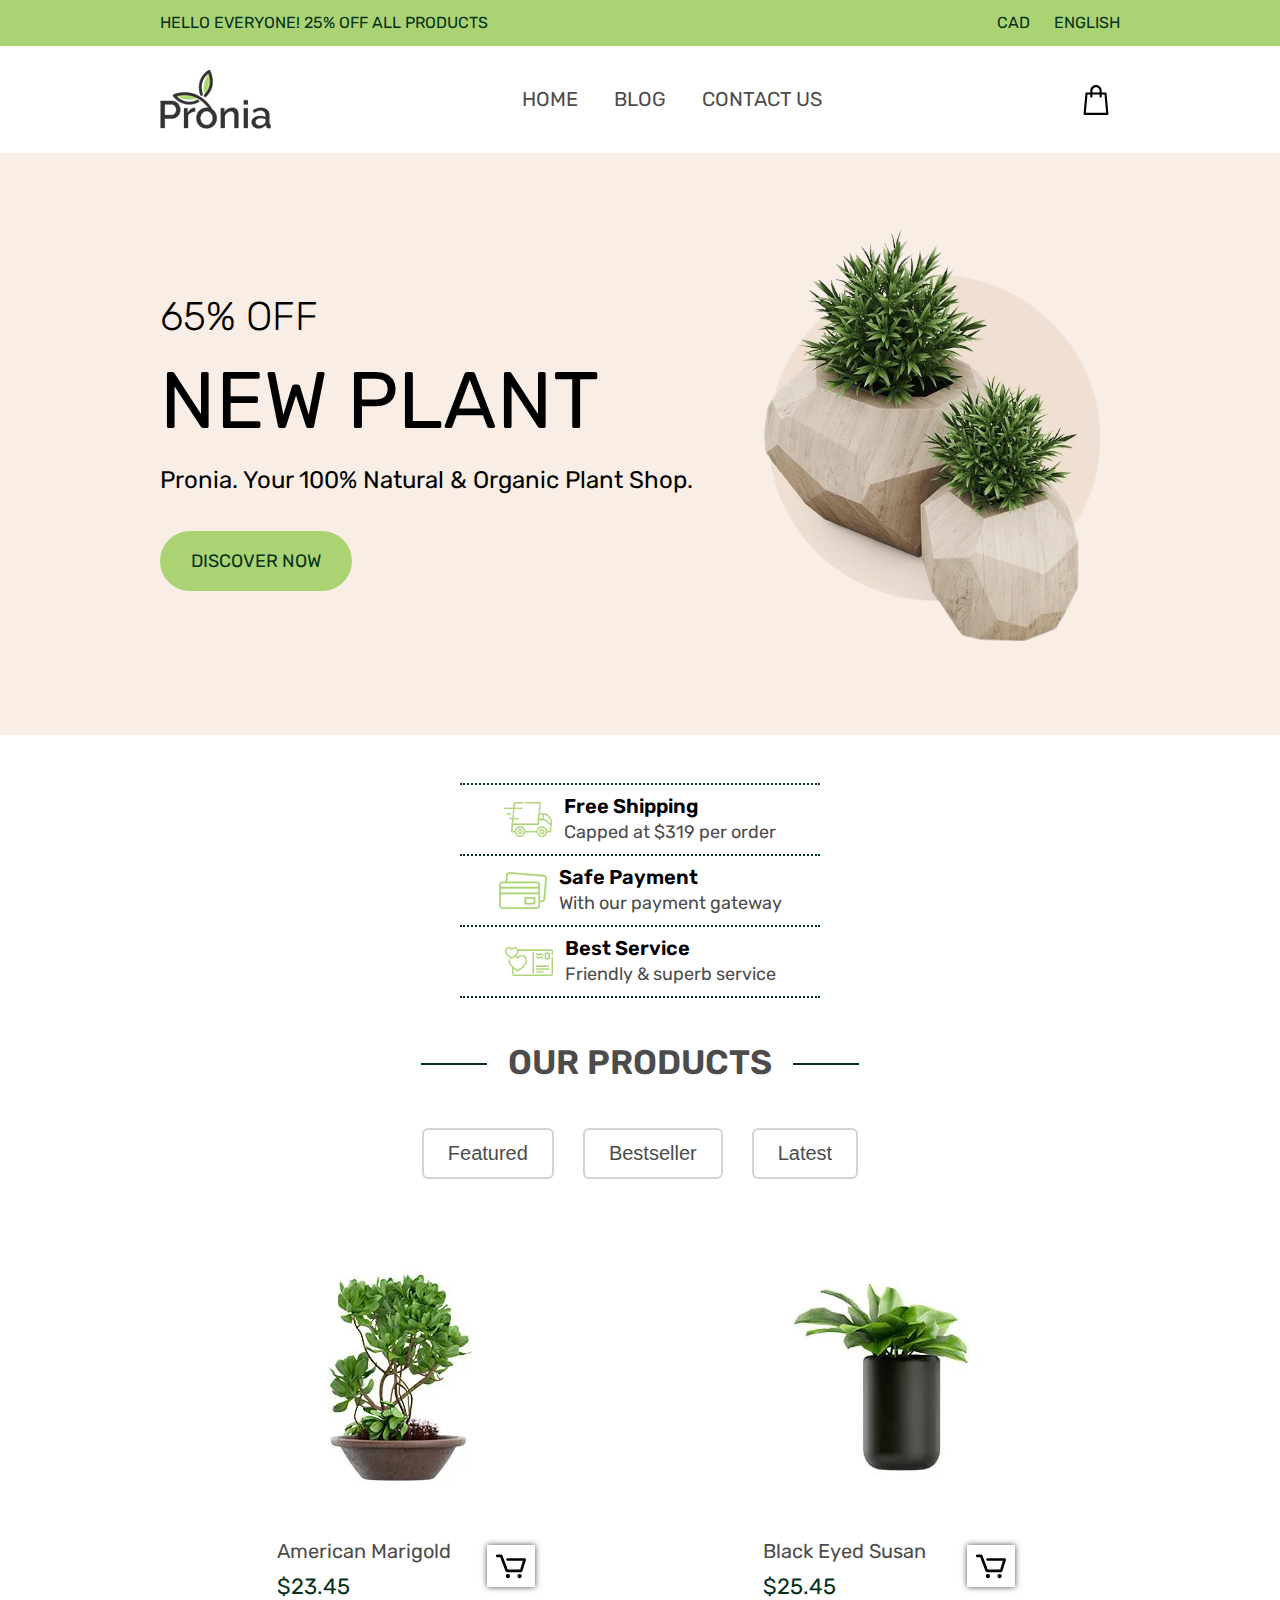
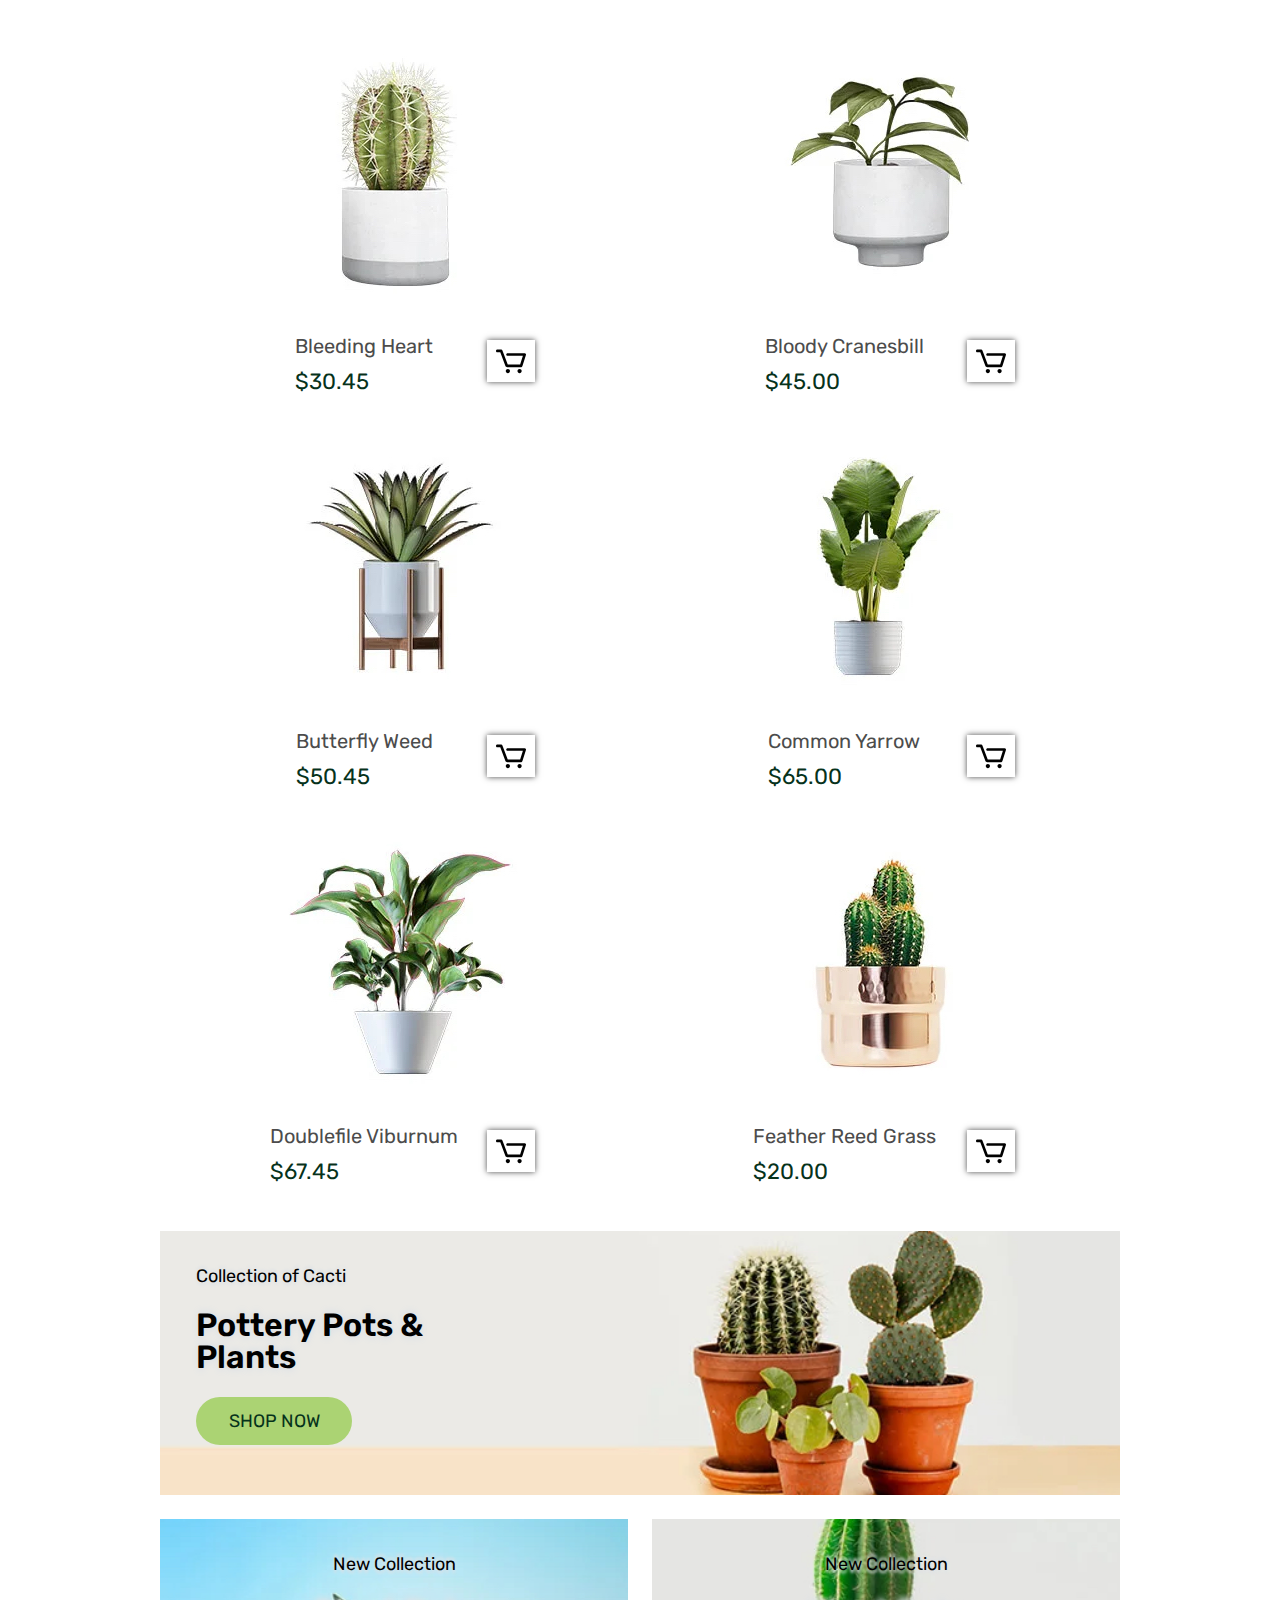
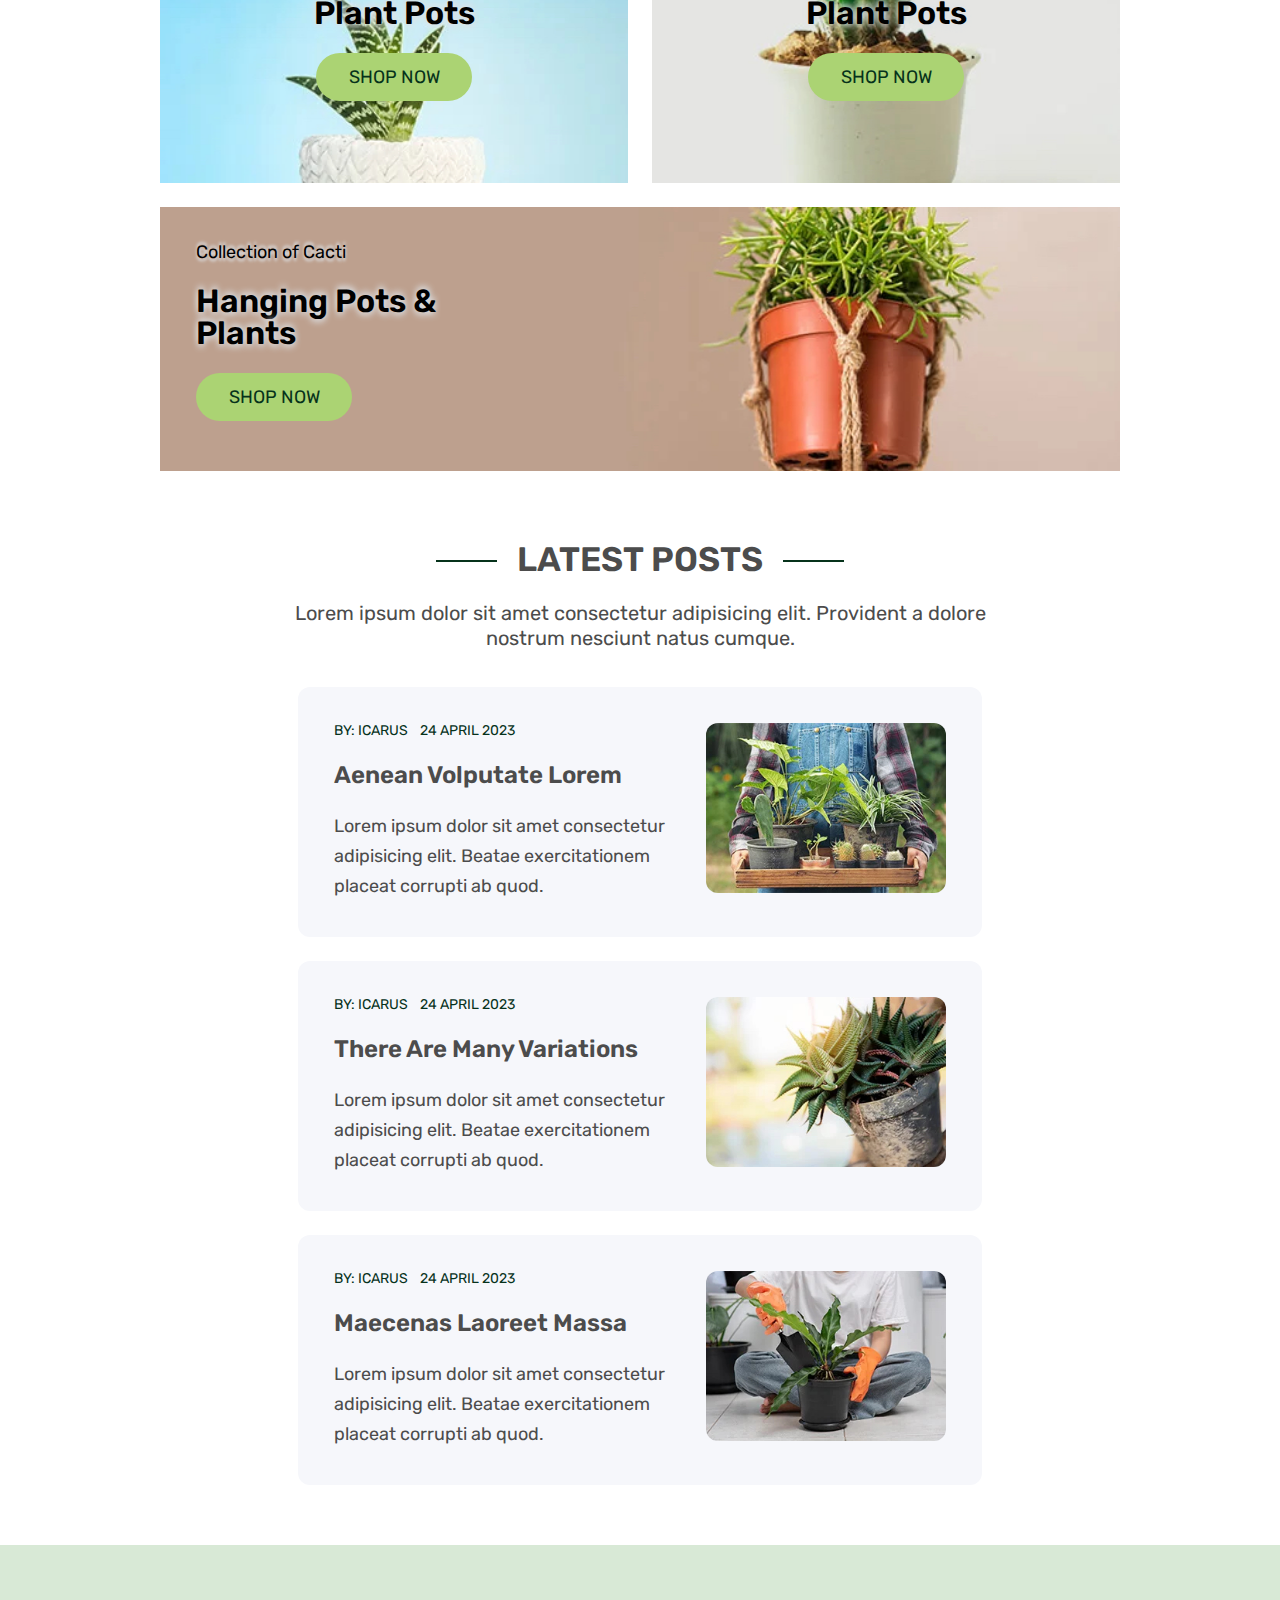
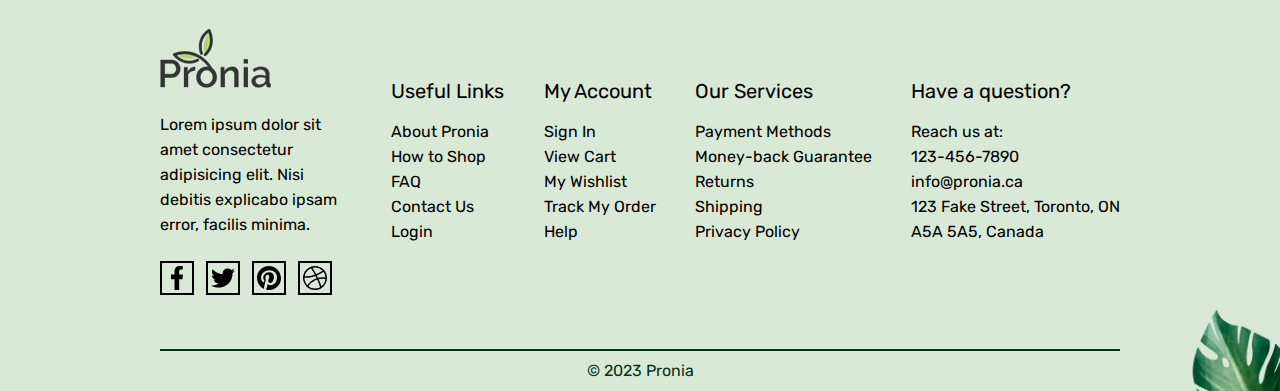
==== index.html @ d886333f "Completed collapsible menu for footer" ====
<!DOCTYPE html>
<html lang="en">
<head>
    <meta charset="UTF-8">
    <meta http-equiv="X-UA-Compatible" content="IE=edge">
    <meta name="viewport" content="width=device-width, initial-scale=1.0">
    <link rel="preconnect" href="https://fonts.googleapis.com">
    <link rel="preconnect" href="https://fonts.gstatic.com" crossorigin>
    <link href="https://fonts.googleapis.com/css2?family=Rubik:wght@300;400;600&display=swap" rel="stylesheet">
    <link rel="stylesheet" href="./styles/style.css">
    <title>Pronia</title>
</head>
<body>
    <header>
        <section class="settings">
            <div class="wrapper">
                <p>Hello everyone! 25% off all products</p>
                <a href="#">CAD</a>
                <a href="#">English</a>
            </div>
        </section>

        <nav class="wrapper header-nav">
            <div class="logo">
                <a href="./index.html"><img src="./assets/logo.png" alt="Pronia logo"></a>
            </div>

            <ul>
                <li><a href="./index.html">Home</a></li>
                <li><a href="#blog">Blog</a></li>
                <li><a href="./contact.html">Contact Us</a></li>
            </ul>
            <img src="./assets/icons/menu.png" alt="Menu icon" class="mobile">

            <a href="#" class="shopping-bag"><img src="./assets/icons/shopping-bag.svg" alt="Shopping bag icon"></a>
        </nav>

        <section class="heading">
            <div class="wrapper">
                <h2>65% off</h2>
                <h1>New Plant</h1>
                <p>Pronia. Your 100% Natural & Organic Plant Shop.</p>
                <a href="#" class="discover-now">Discover Now</a>
            </div>
        </section>
    </header>

    <main class="wrapper">
        <section class="promises">
            <div class="child">
                <img src="./assets/icons/car.png" alt="Delivery truck icon">

                <div>
                    <p><strong>Free Shipping</strong></p>
                    <p>Capped at $319 per order</p>
                </div>
            </div>

            <div class="child">
                <img src="./assets/icons/card.png" alt="Credit card icon">

                <div>
                    <p><strong>Safe Payment</strong></p>
                    <p>With our payment gateway</p>
                </div>
            </div>

            <div class="child">
                <img src="./assets/icons/service.png" alt="Postcard with hearts icon">

                <div>
                    <p><strong>Best Service</strong></p>
                    <p>Friendly & superb service</p>
                </div>
            </div>
        </section>

        <section class="products">
            <h3>Our Products</h3>

            <div class="filters">
                <img src="./assets/icons/filter.png" alt="Filter icon" class="mobile">
                <button>Featured</button>
                <button>Bestseller</button>
                <button>Latest</button>
            </div>

            <div class="featured">
                <div class="child">
                    <div class="product-image">
                        <a href="#"><img src="./assets/p2.jpeg" alt="American Marigold in brown pot"></a>
                        <button><img src="./assets/icons/cart.svg" alt="Shopping cart icon"></button>
                    </div>

                    <div class="product-text">
                        <a href="#">American Marigold</a>
                        <p class="price">$23.45</p>
                    </div>
                </div>

                <div class="child">
                    <div class="product-image">
                        <a href="#"><img src="./assets/p1.jpeg" alt="Black Eyed Susan in black pot"></a>
                        <button><img src="./assets/icons/cart.svg" alt="Shopping cart icon"></button>
                    </div>

                    <div class="product-text">
                        <a href="#">Black Eyed Susan</a>
                        <p class="price">$25.45</p>
                    </div>
                </div>

                <div class="child">
                    <div class="product-image">
                        <a href="#"><img src="./assets/p3.jpeg" alt="Bleeding Heart in white pot with grey base"></a>
                        <button><img src="./assets/icons/cart.svg" alt="Shopping cart icon"></button>
                    </div>

                    <div class="product-text">
                        <a href="#">Bleeding Heart</a>
                        <p class="price">$30.45</p>
                    </div>
                </div>

                <div class="child">
                    <div class="product-image">
                        <a href="#"><img src="./assets/p4.jpeg" alt="Bloody Cranesbill in white pot with grey base"></a>
                        <button><img src="./assets/icons/cart.svg" alt="Shopping cart icon"></button>
                    </div>

                    <div class="product-text">
                        <a href="#">Bloody Cranesbill</a>
                        <p class="price">$45.00</p>
                    </div>
                </div>

                <div class="child">
                    <div class="product-image">
                        <a href="#"><img src="./assets/p5.jpeg" alt="Butterfly Weed in white pot on brass metal stand"></a>
                        <button><img src="./assets/icons/cart.svg" alt="Shopping cart icon"></button>
                    </div>

                    <div class="product-text">
                        <a href="#">Butterfly Weed</a>
                        <p class="price">$50.45</p>
                    </div>
                </div>

                <div class="child">
                    <div class="product-image">
                        <a href="#"><img src="./assets/p6.jpeg" alt="Common Yarrow in white pot"></a>
                        <button><img src="./assets/icons/cart.svg" alt="Shopping cart icon"></button>
                    </div>

                    <div class="product-text">
                        <a href="#">Common Yarrow</a>
                        <p class="price">$65.00</p>
                    </div>
                </div>

                <div class="child">
                    <div class="product-image">
                        <a href="#"><img src="./assets/p7.jpeg" alt="Doublefile Viburnum in white pot"></a>
                        <button><img src="./assets/icons/cart.svg" alt="Shopping cart icon"></button>
                    </div>

                    <div class="product-text">
                        <a href="#">Doublefile Viburnum</a>
                        <p class="price">$67.45</p>
                    </div>
                </div>

                <div class="child">
                    <div class="product-image">
                        <a href="#"><img src="./assets/p8.jpeg" alt="Feather Reed Grass in brass metal pot"></a>
                        <button><img src="./assets/icons/cart.svg" alt="Shopping cart icon"></button>
                    </div>

                    <div class="product-text">
                        <a href="#">Feather Reed Grass</a>
                        <p class="price">$20.00</p>
                    </div>
                </div>
            </div>

            <div class="collections">
                <div class="child collection1">
                    <p>Collection of Cacti</p>
                    <h4>Pottery Pots & <span>Plants</span></h4>
                    <a href="#" class="shop-now">Shop Now</a>
                </div>

                <div class="child collection2">
                    <p>New Collection</p>
                    <h4>Plant Pots</h4>
                    <a href="#" class="shop-now">Shop Now</a>
                </div>

                <div class="child collection3">
                    <p>New Collection</p>
                    <h4>Plant Pots</h4>
                    <a href="#" class="shop-now">Shop Now</a>
                </div>

                <div class="child collection4">
                    <p>Collection of Cacti</p>
                    <h4>Hanging Pots & <span>Plants</span></h4>
                    <a href="#" class="shop-now">Shop Now</a>
                </div>
            </div>
        </section>

        <section class="blog" id="blog">
            <div class="blog-heading">
                <h3>Latest Posts</h3>
                <p>Lorem ipsum dolor sit amet consectetur adipisicing elit. Provident a dolore nostrum nesciunt natus cumque.</p>
            </div>

            <div class="blog-posts">
                <a href="#" class="child">
                    <div class="blog-text">
                        <div class="byline">
                            <p>By: Icarus</p>
                            <p>24 April 2023</p>
                        </div>
                        <h5>Aenean Volputate Lorem</h5>
                        <p>Lorem ipsum dolor sit amet consectetur adipisicing elit. Beatae exercitationem placeat corrupti ab quod.</p>
                    </div>
                    <img src="./assets/blog3.jpeg" alt="Gardener in blue overalls holding tray of various potted plants">
                </a>

                <a href="#" class="child">
                    <div class="blog-text">
                        <div class="byline">
                            <p>By: Icarus</p>
                            <p>24 April 2023</p>
                        </div>
                        <h5>There Are Many Variations</h5>
                        <p>Lorem ipsum dolor sit amet consectetur adipisicing elit. Beatae exercitationem placeat corrupti ab quod.</p>
                    </div>
                    <img src="./assets/blog1.jpeg" alt="Vibrant green potted plant bathed in sunlight">
                </a>

                <a href="#" class="child">
                    <div class="blog-text">
                        <div class="byline">
                            <p>By: Icarus</p>
                            <p>24 April 2023</p>
                        </div>
                        <h5>Maecenas Laoreet Massa</h5>
                        <p>Lorem ipsum dolor sit amet consectetur adipisicing elit. Beatae exercitationem placeat corrupti ab quod.</p>
                    </div>
                    <img src="./assets/blog2.jpeg" alt="Gardener digging out a potted plant with small spade">
                </a>
            </div>
        </section>
    </main>

    <footer>
        <div class="wrapper">
            <nav class="child social-media">
                <div class="logo">
                    <a href="./index.html"><img src="./assets/logo.png" alt="Pronia logo"></a>
                </div>

                <p>Lorem ipsum dolor sit amet consectetur adipisicing elit. Nisi debitis explicabo ipsam error, facilis minima.</p>

                <ul class="media-icons">
                    <li><a href="https://www.facebook.com/"><img src="./assets/icons/facebook.svg" alt="Facebook icon"></a></li>
                    <li><a href="https://twitter.com/"><img src="./assets/icons/twitter.svg" alt="Twitter icon"></a></li>
                    <li><a href="https://www.pinterest.com/"><img src="./assets/icons/pinterest.svg" alt="Pinterest icon"></a></li>
                    <li><a href="https://dribbble.com/"><img src="./assets/icons/dribble.svg" alt="Dribbble icon"></a></li>
                </ul>
            </nav>

            <nav class="child useful-links">
                <h6>Useful Links</h6>
                <ul>
                    <li><a href="#">About Pronia</a></li>
                    <li><a href="#">How to Shop</a></li>
                    <li><a href="#">FAQ</a></li>
                    <li><a href="./contact.html">Contact Us</a></li>
                    <li><a href="#">Login</a></li>
                </ul>
            </nav>

            <nav class="child account" id="account">
                <h6>My Account</h6>
                <ul>
                    <li><a href="#">Sign In</a></li>
                    <li><a href="#">View Cart</a></li>
                    <li><a href="#">My Wishlist</a></li>
                    <li><a href="#">Track My Order</a></li>
                    <li><a href="#">Help</a></li>
                </ul>
            </nav>

            <nav class="child services">
                <h6>Our Services</h6>
                <ul>
                    <li><a href="#">Payment Methods</a></li>
                    <li><a href="#">Money-back Guarantee</a></li>
                    <li><a href="#">Returns</a></li>
                    <li><a href="#">Shipping</a></li>
                    <li><a href="#">Privacy Policy</a></li>
                </ul>
            </nav>

            <nav class="child questions">
                <h6>Have a question?</h6>
                <p>Reach us at:</p>
                <ul>
                    <li><a href="tel:+1234567890">123-456-7890</a></li>
                    <li><a href="mailto:info@pronia.ca">info@pronia.ca</a></li>
                    <li><address><a href="https://www.google.com/maps/place/123+Front+St+W,+Toronto,+ON+M5J+2M2/@43.6448754,-79.3852097,17z/data=!3m1!4b1!4m6!3m5!1s0x882b34d378eea58f:0x5b05a27cba5c5a7d!8m2!3d43.6448715!4d-79.383021!16s%2Fg%2F11b8v444h8">
                        123 Fake Street, Toronto, ON<br>
                        A5A 5A5, Canada</a></address>
                    </li>
                </ul>
            </nav>

            <p class="copyright">&copy; 2023 Pronia</p>
        </div>
    </footer>

    <script src="./script/script.js"></script>
</body>
</html>
---- styles/style.css ----
html {
  line-height: 1.15;
  -ms-text-size-adjust: 100%;
  -webkit-text-size-adjust: 100%;
}

body {
  margin: 0;
}

article, aside, footer, header, nav, section {
  display: block;
}

h1 {
  font-size: 2em;
  margin: 0.67em 0;
}

figcaption, figure, main {
  display: block;
}

figure {
  margin: 1em 40px;
}

hr {
  -webkit-box-sizing: content-box;
          box-sizing: content-box;
  height: 0;
  overflow: visible;
}

pre {
  font-family: monospace, monospace;
  font-size: 1em;
}

a {
  background-color: transparent;
  -webkit-text-decoration-skip: objects;
}

abbr[title] {
  border-bottom: none;
  text-decoration: underline;
  -webkit-text-decoration: underline dotted;
          text-decoration: underline dotted;
}

b, strong {
  font-weight: inherit;
}

b, strong {
  font-weight: bolder;
}

code, kbd, samp {
  font-family: monospace, monospace;
  font-size: 1em;
}

dfn {
  font-style: italic;
}

mark {
  background-color: #ff0;
  color: #000;
}

small {
  font-size: 80%;
}

sub, sup {
  font-size: 75%;
  line-height: 0;
  position: relative;
  vertical-align: baseline;
}

sub {
  bottom: -0.25em;
}

sup {
  top: -0.5em;
}

audio, video {
  display: inline-block;
}

audio:not([controls]) {
  display: none;
  height: 0;
}

img {
  border-style: none;
}

svg:not(:root) {
  overflow: hidden;
}

button, input, optgroup, select, textarea {
  font-family: sans-serif;
  font-size: 100%;
  line-height: 1.15;
  margin: 0;
}

button, input {
  overflow: visible;
}

button, select {
  text-transform: none;
}

button, html [type=button], [type=reset], [type=submit] {
  -webkit-appearance: button;
}

button::-moz-focus-inner, [type=button]::-moz-focus-inner, [type=reset]::-moz-focus-inner, [type=submit]::-moz-focus-inner {
  border-style: none;
  padding: 0;
}

button:-moz-focusring, [type=button]:-moz-focusring, [type=reset]:-moz-focusring, [type=submit]:-moz-focusring {
  outline: 1px dotted ButtonText;
}

fieldset {
  padding: 0.35em 0.75em 0.625em;
}

legend {
  -webkit-box-sizing: border-box;
          box-sizing: border-box;
  color: inherit;
  display: table;
  max-width: 100%;
  padding: 0;
  white-space: normal;
}

progress {
  display: inline-block;
  vertical-align: baseline;
}

textarea {
  overflow: auto;
}

[type=checkbox], [type=radio] {
  -webkit-box-sizing: border-box;
          box-sizing: border-box;
  padding: 0;
}

[type=number]::-webkit-inner-spin-button, [type=number]::-webkit-outer-spin-button {
  height: auto;
}

[type=search] {
  -webkit-appearance: textfield;
  outline-offset: -2px;
}

[type=search]::-webkit-search-cancel-button, [type=search]::-webkit-search-decoration {
  -webkit-appearance: none;
}

::-webkit-file-upload-button {
  -webkit-appearance: button;
  font: inherit;
}

details, menu {
  display: block;
}

summary {
  display: list-item;
}

canvas {
  display: inline-block;
}

template {
  display: none;
}

[hidden] {
  display: none;
}

html {
  -webkit-box-sizing: border-box;
          box-sizing: border-box;
}

*, *:before, *:after {
  -webkit-box-sizing: inherit;
          box-sizing: inherit;
}

.sr-only {
  position: absolute;
  width: 1px;
  height: 1px;
  margin: -1px;
  border: 0;
  padding: 0;
  white-space: nowrap;
  -webkit-clip-path: inset(100%);
          clip-path: inset(100%);
  clip: rect(0 0 0 0);
  overflow: hidden;
}

html {
  font-size: 20px;
}

body {
  font-size: 1rem;
  line-height: 1.25rem;
  color: #4c4c4c;
  text-transform: none;
  font-weight: 400;
  font-family: "Rubik", sans-serif;
}

h1, h2, h3, h4, h5, h6, p, ul, fieldset, input {
  margin: 0;
  padding: 0;
}

fieldset, input, textarea, button {
  border: 0;
}

span, img, a {
  display: block;
}

.wrapper {
  width: 55%;
  max-width: 1056px;
  margin: 0 auto;
}

img {
  max-width: 100%;
  height: auto;
}

ul {
  list-style: none;
}

a {
  text-decoration: none;
  color: #4c4c4c;
}

address {
  font-style: normal;
}

.mobile {
  display: none;
}

@media (max-width: 1680px) {
  .wrapper {
    width: 75%;
  }
}
@media (max-width: 840px) {
  .wrapper {
    width: 90%;
  }
}
.settings {
  font-size: 0.8rem;
  line-height: 0.8rem;
  color: #06321B;
  text-transform: uppercase;
  font-weight: 400;
  background: #abd373;
}
.settings .wrapper {
  display: -webkit-box;
  display: -ms-flexbox;
  display: flex;
  -webkit-box-orient: horizontal;
  -webkit-box-direction: normal;
      -ms-flex-direction: row;
          flex-direction: row;
  -webkit-box-pack: justify;
      -ms-flex-pack: justify;
          justify-content: space-between;
  -webkit-box-align: center;
      -ms-flex-align: center;
          align-items: center;
  padding: 15px 0;
}
.settings p {
  -webkit-box-flex: 1;
      -ms-flex-positive: 1;
          flex-grow: 1;
}
.settings a {
  color: #06321B;
  margin-left: 24px;
}

.header-nav {
  display: -webkit-box;
  display: -ms-flexbox;
  display: flex;
  -webkit-box-orient: horizontal;
  -webkit-box-direction: normal;
      -ms-flex-direction: row;
          flex-direction: row;
  -webkit-box-pack: justify;
      -ms-flex-pack: justify;
          justify-content: space-between;
  -webkit-box-align: center;
      -ms-flex-align: center;
          align-items: center;
  padding: 24px 0;
}
.header-nav ul {
  display: -webkit-box;
  display: -ms-flexbox;
  display: flex;
  -webkit-box-orient: horizontal;
  -webkit-box-direction: normal;
      -ms-flex-direction: row;
          flex-direction: row;
  -webkit-box-pack: justify;
      -ms-flex-pack: justify;
          justify-content: space-between;
  -webkit-box-align: center;
      -ms-flex-align: center;
          align-items: center;
}
.header-nav li {
  padding: 0 18px;
  text-transform: uppercase;
}

.shopping-bag {
  width: 48px;
  padding: 9px;
  border-radius: 24px;
}

.heading {
  background: #f8eee5;
}
.heading .wrapper {
  background: url(../assets/header.png) right/auto 75% no-repeat;
  padding: 144px 0;
}
.heading p {
  font-size: 1.2rem;
  line-height: 1.5rem;
  color: #000000;
  text-transform: none;
  font-weight: 400;
}
.heading .discover-now {
  width: 192px;
  background: #abd373;
  text-align: center;
  border-radius: 30px;
  margin-top: 36px;
}
.heading a {
  font-size: 0.9rem;
  line-height: 0.9rem;
  color: #06321B;
  text-transform: uppercase;
  font-weight: 400;
  padding: 21px 0;
}

h1 {
  font-size: 4rem;
  line-height: 4rem;
  color: #000000;
  text-transform: uppercase;
  font-weight: 400;
  margin: 24px 0;
}
h1.contact {
  font-size: 1.5rem;
  line-height: 1.5rem;
  color: #4c4c4c;
  text-transform: uppercase;
  font-weight: 600;
  background: #eeeeee url(../assets/contact-header.jpg) center/cover no-repeat;
  text-align: center;
  padding: 144px 0;
  margin: 0;
}

h2 {
  font-size: 2rem;
  line-height: 2rem;
  color: #000000;
  text-transform: uppercase;
  font-weight: 300;
}

@media (max-width: 1200px) {
  .heading h1 {
    font-size: max(3.2rem, 6vw);
    line-height: 3.2rem;
  }
  .heading p {
    width: 50%;
  }
  .heading .discover-now {
    margin-top: 24px;
  }
  h1.contact {
    background-image: url(../assets/contact-header-smallscreen.png);
  }
}
@media (max-width: 960px) {
  .heading .wrapper {
    display: -webkit-box;
    display: -ms-flexbox;
    display: flex;
    -webkit-box-orient: vertical;
    -webkit-box-direction: normal;
        -ms-flex-direction: column;
            flex-direction: column;
    -webkit-box-pack: end;
        -ms-flex-pack: end;
            justify-content: flex-end;
    -webkit-box-align: center;
        -ms-flex-align: center;
            align-items: center;
    background: url(../assets/header.png) center 20px/50% auto no-repeat;
    padding: 72px 0;
    height: 744px;
    text-align: center;
  }
}
@media (max-width: 600px) {
  .settings .wrapper a,
  .header-nav > ul,
  .shopping-bag {
    display: none;
  }
  .header-nav .mobile {
    display: block;
    cursor: pointer;
  }
  .logo {
    width: 96px;
  }
  .heading .wrapper {
    background-size: 65%;
  }
  .heading .wrapper h1 {
    width: 85%;
  }
  .heading .wrapper p {
    width: 75%;
  }
  h1.contact {
    background-image: url(../assets/contact-header-mobile.png);
  }
}
h3 {
  font-size: 1.7rem;
  line-height: 1.7rem;
  color: #4c4c4c;
  text-transform: uppercase;
  font-weight: 600;
  position: relative;
}
h3::before {
  content: "";
  position: absolute;
  width: 25%;
  left: -33%;
  top: 50%;
  height: 2px;
  background: #06321B;
}
h3::after {
  content: "";
  position: absolute;
  width: 25%;
  right: -33%;
  top: 50%;
  height: 2px;
  background: #06321B;
}

.promises {
  display: -webkit-box;
  display: -ms-flexbox;
  display: flex;
  -webkit-box-orient: horizontal;
  -webkit-box-direction: normal;
      -ms-flex-direction: row;
          flex-direction: row;
  -webkit-box-pack: justify;
      -ms-flex-pack: justify;
          justify-content: space-between;
  -webkit-box-align: center;
      -ms-flex-align: center;
          align-items: center;
  margin: 72px 0;
}
.promises .child {
  display: -webkit-box;
  display: -ms-flexbox;
  display: flex;
  -webkit-box-orient: horizontal;
  -webkit-box-direction: normal;
      -ms-flex-direction: row;
          flex-direction: row;
  -webkit-box-pack: center;
      -ms-flex-pack: center;
          justify-content: center;
  -webkit-box-align: center;
      -ms-flex-align: center;
          align-items: center;
  border: 2px dotted #06321B;
  width: calc(33.3333333333% - 12px);
  border-radius: 6px;
  padding: 18px 0;
}
.promises .child img {
  width: 48px;
  margin-right: 12px;
}
.promises .child p {
  font-size: 0.9rem;
  line-height: 1.25rem;
  color: #4c4c4c;
  text-transform: none;
  font-weight: 400;
}
.promises .child strong {
  font-size: 1rem;
  line-height: 1.25rem;
  color: #000000;
  text-transform: none;
  font-weight: 600;
}

.products {
  display: -webkit-box;
  display: -ms-flexbox;
  display: flex;
  -webkit-box-orient: vertical;
  -webkit-box-direction: normal;
      -ms-flex-direction: column;
          flex-direction: column;
  -webkit-box-pack: justify;
      -ms-flex-pack: justify;
          justify-content: space-between;
  -webkit-box-align: center;
      -ms-flex-align: center;
          align-items: center;
}

.filters {
  margin: 48px 0 24px 0;
}
.filters button {
  background: #ffffff;
  color: #4c4c4c;
  border: 2px solid #d3d3d3;
  border-radius: 6px;
  margin: 0 12px;
  padding: 12px 24px;
  cursor: pointer;
}

.featured {
  display: -webkit-box;
  display: -ms-flexbox;
  display: flex;
  -webkit-box-orient: horizontal;
  -webkit-box-direction: normal;
      -ms-flex-direction: row;
          flex-direction: row;
  -webkit-box-pack: justify;
      -ms-flex-pack: justify;
          justify-content: space-between;
  -webkit-box-align: center;
      -ms-flex-align: center;
          align-items: center;
  -ms-flex-wrap: wrap;
      flex-wrap: wrap;
}
.featured .child {
  width: calc(25% - 24px);
}

.product-image {
  position: relative;
  margin: 24px 0 12px 0;
}
.product-image button {
  position: absolute;
  left: 12px;
  bottom: 12px;
  width: 36px;
  height: 30px;
  padding: 3px;
  background: #ffffff;
  -webkit-box-shadow: 0 0 6px #4c4c4c;
          box-shadow: 0 0 6px #4c4c4c;
  cursor: pointer;
}
.product-image button img {
  width: 30px;
  height: 24px;
}

.price {
  font-size: 1.1rem;
  line-height: 1.1rem;
  color: #06321B;
  text-transform: none;
  font-weight: 400;
  margin-top: 12px;
}

.collections {
  display: -webkit-box;
  display: -ms-flexbox;
  display: flex;
  -webkit-box-orient: horizontal;
  -webkit-box-direction: normal;
      -ms-flex-direction: row;
          flex-direction: row;
  -webkit-box-pack: justify;
      -ms-flex-pack: justify;
          justify-content: space-between;
  -webkit-box-align: center;
      -ms-flex-align: center;
          align-items: center;
  -ms-flex-wrap: wrap;
      flex-wrap: wrap;
  width: 100%;
  margin: 48px 0;
}
.collections .child {
  height: 264px;
  padding: 36px;
  margin-bottom: 24px;
  background: #dee2e6 center/cover no-repeat;
}
.collections .collection1 {
  width: calc(70% - 12px);
  background-image: url(../assets/b1.jpeg);
}
.collections .collection4 {
  width: calc(70% - 12px);
  background-image: url(../assets/b4.jpeg);
}
.collections .collection2,
.collections .collection3 {
  display: -webkit-box;
  display: -ms-flexbox;
  display: flex;
  -webkit-box-orient: vertical;
  -webkit-box-direction: normal;
      -ms-flex-direction: column;
          flex-direction: column;
  -webkit-box-pack: start;
      -ms-flex-pack: start;
          justify-content: flex-start;
  -webkit-box-align: center;
      -ms-flex-align: center;
          align-items: center;
  width: calc(30% - 12px);
  background-image: url(../assets/b2.jpeg);
  text-align: center;
}
.collections .collection3 {
  background-image: url(../assets/b3.jpeg);
}
.collections h4 {
  font-size: 1.6rem;
  line-height: 1.6rem;
  color: #000000;
  text-transform: none;
  font-weight: 600;
  margin: 24px 0;
  text-shadow: 0 3px 6px #dee2e6, 0 -3px 6px #dee2e6;
}
.collections p {
  font-size: 0.9rem;
  line-height: 0.9rem;
  color: #000000;
  text-transform: none;
  font-weight: 400;
  text-shadow: 0 3px 3px #dee2e6, 0 -3px 3px #dee2e6;
}
.collections .shop-now {
  font-size: 0.9rem;
  line-height: 0.9rem;
  color: #06321B;
  text-transform: uppercase;
  font-weight: 400;
  width: 156px;
  background: #abd373;
  text-align: center;
  border-radius: 24px;
  padding: 15px 0;
}

.blog {
  display: -webkit-box;
  display: -ms-flexbox;
  display: flex;
  -webkit-box-orient: vertical;
  -webkit-box-direction: normal;
      -ms-flex-direction: column;
          flex-direction: column;
  -webkit-box-pack: justify;
      -ms-flex-pack: justify;
          justify-content: space-between;
  -webkit-box-align: center;
      -ms-flex-align: center;
          align-items: center;
}

.blog-heading {
  display: -webkit-box;
  display: -ms-flexbox;
  display: flex;
  -webkit-box-orient: vertical;
  -webkit-box-direction: normal;
      -ms-flex-direction: column;
          flex-direction: column;
  -webkit-box-pack: justify;
      -ms-flex-pack: justify;
          justify-content: space-between;
  -webkit-box-align: center;
      -ms-flex-align: center;
          align-items: center;
}
.blog-heading p {
  margin-top: 24px;
  width: 75%;
  text-align: center;
}

.blog-posts {
  display: -webkit-box;
  display: -ms-flexbox;
  display: flex;
  -webkit-box-orient: horizontal;
  -webkit-box-direction: normal;
      -ms-flex-direction: row;
          flex-direction: row;
  -webkit-box-pack: justify;
      -ms-flex-pack: justify;
          justify-content: space-between;
  -webkit-box-align: center;
      -ms-flex-align: center;
          align-items: center;
  margin: 48px 0 84px 0;
}
.blog-posts .child {
  width: calc(33.3333333333% - 24px);
  background: #f6f7fb;
  padding: 36px;
  border-radius: 12px;
}
.blog-posts .blog-text {
  font-size: 0.9rem;
  line-height: 1.5rem;
  color: #4c4c4c;
  text-transform: none;
  font-weight: 400;
  margin-bottom: 24px;
}
.blog-posts .byline {
  display: -webkit-box;
  display: -ms-flexbox;
  display: flex;
  -webkit-box-orient: horizontal;
  -webkit-box-direction: normal;
      -ms-flex-direction: row;
          flex-direction: row;
  -webkit-box-pack: start;
      -ms-flex-pack: start;
          justify-content: flex-start;
  -webkit-box-align: center;
      -ms-flex-align: center;
          align-items: center;
  font-size: 0.7rem;
  line-height: 0.8rem;
  color: #06321B;
  text-transform: uppercase;
  font-weight: 400;
  margin-bottom: 12px;
}
.blog-posts .byline p {
  margin-right: 12px;
}
.blog-posts h5 {
  font-size: 1.2rem;
  line-height: 1.2rem;
  color: #4c4c4c;
  text-transform: none;
  font-weight: 600;
  margin: 24px 0;
}
.blog-posts img {
  border-radius: 12px;
}

@media (max-width: 1296px) {
  .promises {
    -webkit-box-orient: vertical;
    -webkit-box-direction: normal;
        -ms-flex-direction: column;
            flex-direction: column;
    margin: 48px 0;
  }
  .promises .child {
    -webkit-box-pack: center;
        -ms-flex-pack: center;
            justify-content: center;
    width: min(360px, 100%);
    border: none;
    border-radius: 0;
    border-bottom: 2px dotted #06321B;
    padding: 9px 0;
  }
  .promises > :first-child {
    border-top: 2px dotted #06321B;
  }
  .featured {
    display: -webkit-box;
    display: -ms-flexbox;
    display: flex;
    -webkit-box-orient: horizontal;
    -webkit-box-direction: normal;
        -ms-flex-direction: row;
            flex-direction: row;
    -webkit-box-pack: center;
        -ms-flex-pack: center;
            justify-content: center;
    -webkit-box-align: center;
        -ms-flex-align: center;
            align-items: center;
  }
  .featured .child {
    display: -webkit-box;
    display: -ms-flexbox;
    display: flex;
    -webkit-box-orient: vertical;
    -webkit-box-direction: normal;
        -ms-flex-direction: column;
            flex-direction: column;
    -webkit-box-pack: justify;
        -ms-flex-pack: justify;
            justify-content: space-between;
    -webkit-box-align: center;
        -ms-flex-align: center;
            align-items: center;
    width: max(288px, 50%);
  }
  .product-text {
    margin-right: 72px;
  }
  .product-image button {
    left: auto;
    right: 0;
    bottom: -60px;
    width: 48px;
    height: 42px;
    padding: 6px;
  }
  .product-image button img {
    width: 36px;
    height: 30px;
  }
  .collections .collection1,
  .collections .collection4 {
    width: 100%;
  }
  .collections .collection2,
  .collections .collection3 {
    width: calc(50% - 12px);
  }
  .blog-posts {
    -webkit-box-orient: vertical;
    -webkit-box-direction: normal;
        -ms-flex-direction: column;
            flex-direction: column;
    margin: 36px 0;
  }
  .blog-posts .child {
    display: -webkit-box;
    display: -ms-flexbox;
    display: flex;
    -webkit-box-orient: horizontal;
    -webkit-box-direction: normal;
        -ms-flex-direction: row;
            flex-direction: row;
    -webkit-box-pack: center;
        -ms-flex-pack: center;
            justify-content: center;
    -webkit-box-align: start;
        -ms-flex-align: start;
            align-items: flex-start;
    width: 684px;
    margin-bottom: 24px;
  }
  .blog-posts .blog-text {
    margin: 0 24px 0 0;
  }
  .blog-posts img {
    width: 240px;
  }
}
@media (max-width: 720px) {
  .settings {
    font-size: 0.7rem;
  }
  h3 {
    font-size: max(1.2rem, 5vw);
  }
  .collections {
    display: -webkit-box;
    display: -ms-flexbox;
    display: flex;
    -webkit-box-orient: vertical;
    -webkit-box-direction: normal;
        -ms-flex-direction: column;
            flex-direction: column;
    -webkit-box-pack: justify;
        -ms-flex-pack: justify;
            justify-content: space-between;
    -webkit-box-align: center;
        -ms-flex-align: center;
            align-items: center;
  }
  .collections .child {
    width: min(360px, 100%);
    margin: 0;
  }
  .collections .collection1 {
    background-image: url(../assets/b1-smallscreen.jpg);
  }
  .collections .collection4 {
    background-image: url(../assets/b4-smallscreen.jpg);
  }
  .collections .collection1,
  .collections .collection4 {
    display: -webkit-box;
    display: -ms-flexbox;
    display: flex;
    -webkit-box-orient: vertical;
    -webkit-box-direction: normal;
        -ms-flex-direction: column;
            flex-direction: column;
    -webkit-box-pack: center;
        -ms-flex-pack: center;
            justify-content: center;
    -webkit-box-align: center;
        -ms-flex-align: center;
            align-items: center;
    text-align: center;
  }
  .collections .collection2,
  .collections .collection3 {
    -webkit-box-pack: center;
        -ms-flex-pack: center;
            justify-content: center;
  }
  .blog-posts .child {
    display: -webkit-box;
    display: -ms-flexbox;
    display: flex;
    -webkit-box-orient: vertical;
    -webkit-box-direction: normal;
        -ms-flex-direction: column;
            flex-direction: column;
    -webkit-box-pack: justify;
        -ms-flex-pack: justify;
            justify-content: space-between;
    -webkit-box-align: center;
        -ms-flex-align: center;
            align-items: center;
    width: min(420px, 100%);
    padding: 24px;
  }
  .blog-posts .blog-text {
    margin: 0 0 24px 0;
    text-align: center;
  }
  .blog-posts .byline {
    display: -webkit-box;
    display: -ms-flexbox;
    display: flex;
    -webkit-box-orient: horizontal;
    -webkit-box-direction: normal;
        -ms-flex-direction: row;
            flex-direction: row;
    -webkit-box-pack: center;
        -ms-flex-pack: center;
            justify-content: center;
    -webkit-box-align: center;
        -ms-flex-align: center;
            align-items: center;
  }
  .blog-posts .byline p {
    margin: 0 6px;
  }
}
@media (max-width: 540px) {
  .promises .child p {
    font-size: 0.8rem;
  }
  .filters {
    margin: 24px 0 0 0;
  }
  .filters button {
    display: none;
  }
  .filters .mobile {
    display: block;
    cursor: pointer;
    margin: 0;
  }
}
main.contact {
  display: -webkit-box;
  display: -ms-flexbox;
  display: flex;
  -webkit-box-orient: horizontal;
  -webkit-box-direction: normal;
      -ms-flex-direction: row;
          flex-direction: row;
  -webkit-box-pack: center;
      -ms-flex-pack: center;
          justify-content: center;
  -webkit-box-align: stretch;
      -ms-flex-align: stretch;
          align-items: stretch;
  margin: 96px auto;
  -webkit-box-shadow: 0 0 12px #4c4c4c;
          box-shadow: 0 0 12px #4c4c4c;
}

.contact-info {
  -ms-flex-preferred-size: 30%;
      flex-basis: 30%;
  padding: 48px 48px 144px 48px;
  background: #abd373 url(../assets/contact.jpg) center/cover no-repeat;
}
.contact-info h2 {
  font-size: 1.4rem;
  line-height: 1.4rem;
  color: #06321B;
  text-transform: none;
  font-weight: 600;
}
.contact-info p {
  font-size: 0.8rem;
  line-height: 1.25rem;
  color: #06321B;
  text-transform: none;
  font-weight: 400;
  margin: 24px 0;
}
.contact-info a {
  font-size: 0.9rem;
  line-height: 1rem;
  color: #06321B;
  text-transform: none;
  font-weight: 400;
}
.contact-info li {
  margin-bottom: 12px;
}

form {
  display: -webkit-box;
  display: -ms-flexbox;
  display: flex;
  -webkit-box-orient: vertical;
  -webkit-box-direction: normal;
      -ms-flex-direction: column;
          flex-direction: column;
  -webkit-box-pack: justify;
      -ms-flex-pack: justify;
          justify-content: space-between;
  -webkit-box-align: space-between;
      -ms-flex-align: space-between;
          align-items: space-between;
  -ms-flex-preferred-size: 70%;
      flex-basis: 70%;
  padding: 48px;
}
form fieldset {
  display: -webkit-box;
  display: -ms-flexbox;
  display: flex;
  -webkit-box-orient: horizontal;
  -webkit-box-direction: normal;
      -ms-flex-direction: row;
          flex-direction: row;
  -webkit-box-pack: justify;
      -ms-flex-pack: justify;
          justify-content: space-between;
  -webkit-box-align: center;
      -ms-flex-align: center;
          align-items: center;
}
form input,
form textarea {
  border-bottom: 1px solid #4c4c4c;
  border-radius: 0;
  padding: 12px;
}
form input::-webkit-input-placeholder, form textarea::-webkit-input-placeholder {
  font-style: italic;
}
form input::-moz-placeholder, form textarea::-moz-placeholder {
  font-style: italic;
}
form input:-ms-input-placeholder, form textarea:-ms-input-placeholder {
  font-style: italic;
}
form input::-ms-input-placeholder, form textarea::-ms-input-placeholder {
  font-style: italic;
}
form input::placeholder,
form textarea::placeholder {
  font-style: italic;
}
form input {
  width: calc(50% - 12px);
  height: 60px;
}
form textarea {
  width: 100%;
  height: 144px;
}
form button {
  font-size: 0.8rem;
  line-height: 0.8rem;
  color: #06321B;
  text-transform: uppercase;
  font-weight: 600;
  background: #abd373;
  width: 192px;
  padding: 21px 0;
  text-align: center;
  -ms-flex-item-align: end;
      align-self: flex-end;
  border-radius: 12px;
  cursor: pointer;
}

@media (max-width: 1080px) {
  main.contact {
    display: -webkit-box;
    display: -ms-flexbox;
    display: flex;
    -webkit-box-orient: vertical;
    -webkit-box-direction: normal;
        -ms-flex-direction: column;
            flex-direction: column;
    -webkit-box-pack: center;
        -ms-flex-pack: center;
            justify-content: center;
    -webkit-box-align: center;
        -ms-flex-align: center;
            align-items: center;
  }
  .contact-info,
  form {
    width: 100%;
    padding: 36px;
    text-align: center;
  }
  .contact-info p,
  .contact-info li {
    margin: 12px 0;
  }
  input,
  textarea {
    margin-bottom: 24px;
  }
}
@media (max-width: 480px) {
  form fieldset {
    -webkit-box-orient: vertical;
    -webkit-box-direction: normal;
        -ms-flex-direction: column;
            flex-direction: column;
  }
  form input,
  form textarea {
    width: 100%;
    border: 1px solid #4c4c4c;
    border-radius: 12px;
  }
  form button {
    -ms-flex-item-align: center;
        align-self: center;
  }
}
footer {
  font-size: 0.8rem;
  line-height: 1.25rem;
  color: #000000;
  text-transform: none;
  font-weight: 400;
  background: #d8e9d6 url(../assets/footer.jpg) center/cover no-repeat;
}
footer .wrapper {
  display: -webkit-box;
  display: -ms-flexbox;
  display: flex;
  -webkit-box-orient: horizontal;
  -webkit-box-direction: normal;
      -ms-flex-direction: row;
          flex-direction: row;
  -webkit-box-pack: justify;
      -ms-flex-pack: justify;
          justify-content: space-between;
  -webkit-box-align: center;
      -ms-flex-align: center;
          align-items: center;
  padding: 84px 0 96px 0;
  position: relative;
}
footer .child {
  display: -webkit-box;
  display: -ms-flexbox;
  display: flex;
  -webkit-box-orient: vertical;
  -webkit-box-direction: normal;
      -ms-flex-direction: column;
          flex-direction: column;
  -webkit-box-pack: justify;
      -ms-flex-pack: justify;
          justify-content: space-between;
  -webkit-box-align: start;
      -ms-flex-align: start;
          align-items: flex-start;
}
footer a {
  color: #000000;
}

.social-media {
  -ms-flex-preferred-size: 20%;
      flex-basis: 20%;
}
.social-media p {
  margin: 24px 0;
}

.media-icons {
  display: -webkit-box;
  display: -ms-flexbox;
  display: flex;
  -webkit-box-orient: horizontal;
  -webkit-box-direction: normal;
      -ms-flex-direction: row;
          flex-direction: row;
  -webkit-box-pack: start;
      -ms-flex-pack: start;
          justify-content: flex-start;
  -webkit-box-align: center;
      -ms-flex-align: center;
          align-items: center;
}
.media-icons li {
  border: 2px solid #000000;
  margin-right: 12px;
}
.media-icons img {
  width: 30px;
  height: 30px;
  padding: 3px;
}

h6 {
  font-size: 1rem;
  line-height: 1rem;
  color: #000000;
  text-transform: none;
  font-weight: 400;
  margin-bottom: 18px;
}

.questions p {
  margin-bottom: 0;
}

.copyright {
  font-size: 0.8rem;
  line-height: 0.8rem;
  color: #06321B;
  text-transform: none;
  font-weight: 400;
  position: absolute;
  bottom: 0;
  left: 0;
  right: 0;
  border-top: 2px solid #06321B;
  text-align: center;
  padding: 12px 0;
}

@media (max-width: 1200px) {
  footer {
    background-image: url(../assets/footer-smallscreen.png);
  }
  footer .wrapper {
    display: -webkit-box;
    display: -ms-flexbox;
    display: flex;
    -webkit-box-orient: vertical;
    -webkit-box-direction: normal;
        -ms-flex-direction: column;
            flex-direction: column;
    -webkit-box-pack: justify;
        -ms-flex-pack: justify;
            justify-content: space-between;
    -webkit-box-align: center;
        -ms-flex-align: center;
            align-items: center;
    padding: 48px 0 72px 0;
  }
  footer .child {
    -webkit-box-align: center;
        -ms-flex-align: center;
            align-items: center;
    text-align: center;
    cursor: pointer;
  }
  footer .child ul {
    display: none;
    margin-bottom: 24px;
  }
  footer .social-media p {
    cursor: auto;
  }
  footer .social-media ul {
    display: -webkit-box;
    display: -ms-flexbox;
    display: flex;
    margin-bottom: 24px;
  }
  footer .media-icons li {
    margin: 0 6px;
  }
  footer .questions p {
    display: none;
  }
}
*:focus {
  outline: none;
}

.header-nav ul a {
  -webkit-transition: border-bottom 0.1s;
  transition: border-bottom 0.1s;
}
.header-nav ul a:hover, .header-nav ul a:focus {
  border-bottom: 4px solid #4c4c4c;
  -webkit-animation: bounce 0.4s ease 0.1s infinite alternate;
          animation: bounce 0.4s ease 0.1s infinite alternate;
}

@-webkit-keyframes bounce {
  0% {
    -webkit-transform: translateY(0);
            transform: translateY(0);
  }
  100% {
    -webkit-transform: translateY(-9px);
            transform: translateY(-9px);
  }
}

@keyframes bounce {
  0% {
    -webkit-transform: translateY(0);
            transform: translateY(0);
  }
  100% {
    -webkit-transform: translateY(-9px);
            transform: translateY(-9px);
  }
}
.logo,
.shopping-bag,
.discover-now,
.product-image a,
.shop-now,
.blog-posts .child,
form button {
  -webkit-transition: -webkit-box-shadow 0.25s;
  transition: -webkit-box-shadow 0.25s;
  transition: box-shadow 0.25s;
  transition: box-shadow 0.25s, -webkit-box-shadow 0.25s;
}
.logo:hover, .logo:focus, .logo:focus-within,
.shopping-bag:hover,
.shopping-bag:focus,
.shopping-bag:focus-within,
.discover-now:hover,
.discover-now:focus,
.discover-now:focus-within,
.product-image a:hover,
.product-image a:focus,
.product-image a:focus-within,
.shop-now:hover,
.shop-now:focus,
.shop-now:focus-within,
.blog-posts .child:hover,
.blog-posts .child:focus,
.blog-posts .child:focus-within,
form button:hover,
form button:focus,
form button:focus-within {
  -webkit-box-shadow: 0 0 9px #4c4c4c;
          box-shadow: 0 0 9px #4c4c4c;
}

.filters button:hover,
.filters button:focus {
  color: #06321B;
  border: 2px dotted #06321B;
}

.product-image button,
.media-icons li {
  -webkit-transition: -webkit-transform 0.25s;
  transition: -webkit-transform 0.25s;
  transition: transform 0.25s;
  transition: transform 0.25s, -webkit-transform 0.25s;
}
.product-image button:hover, .product-image button:focus, .product-image button:focus-within,
.media-icons li:hover,
.media-icons li:focus,
.media-icons li:focus-within {
  -webkit-transform: scale(1.5);
          transform: scale(1.5);
}

.settings a,
.product-text a,
.contact-info a,
footer a:not(.social-media a) {
  position: relative;
  display: inline;
}
.settings a::after,
.product-text a::after,
.contact-info a::after,
footer a:not(.social-media a)::after {
  content: "";
  position: absolute;
  bottom: -2px;
  left: 0;
  height: 2px;
  background: #06321B;
  -webkit-transform: scaleX(0);
          transform: scaleX(0);
  -webkit-transition: -webkit-transform 0.25s cubic-bezier(0.175, 0.885, 0.32, 1.275);
  transition: -webkit-transform 0.25s cubic-bezier(0.175, 0.885, 0.32, 1.275);
  transition: transform 0.25s cubic-bezier(0.175, 0.885, 0.32, 1.275);
  transition: transform 0.25s cubic-bezier(0.175, 0.885, 0.32, 1.275), -webkit-transform 0.25s cubic-bezier(0.175, 0.885, 0.32, 1.275);
}
.settings a:hover::after, .settings a:focus::after,
.product-text a:hover::after,
.product-text a:focus::after,
.contact-info a:hover::after,
.contact-info a:focus::after,
footer a:not(.social-media a):hover::after,
footer a:not(.social-media a):focus::after {
  -webkit-transform: scaleX(1);
          transform: scaleX(1);
  width: 100%;
}

.product-text a::after {
  background: #4c4c4c;
}

footer a::after {
  background: #000000;
}

input,
textarea {
  -webkit-transition: background-color 0.25s;
  transition: background-color 0.25s;
}
input:hover, input:focus,
textarea:hover,
textarea:focus {
  background-color: #dddddd;
}

footer .child .display-row {
  display: -webkit-box;
  display: -ms-flexbox;
  display: flex;
  -webkit-box-orient: horizontal;
  -webkit-box-direction: normal;
      -ms-flex-direction: row;
          flex-direction: row;
  -webkit-box-pack: justify;
      -ms-flex-pack: justify;
          justify-content: space-between;
  -webkit-box-align: center;
      -ms-flex-align: center;
          align-items: center;
}
footer .child .display-row li {
  margin: 0 12px;
}

footer .child .display-column {
  display: -webkit-box;
  display: -ms-flexbox;
  display: flex;
  -webkit-box-orient: vertical;
  -webkit-box-direction: normal;
      -ms-flex-direction: column;
          flex-direction: column;
  -webkit-box-pack: justify;
      -ms-flex-pack: justify;
          justify-content: space-between;
  -webkit-box-align: center;
      -ms-flex-align: center;
          align-items: center;
}
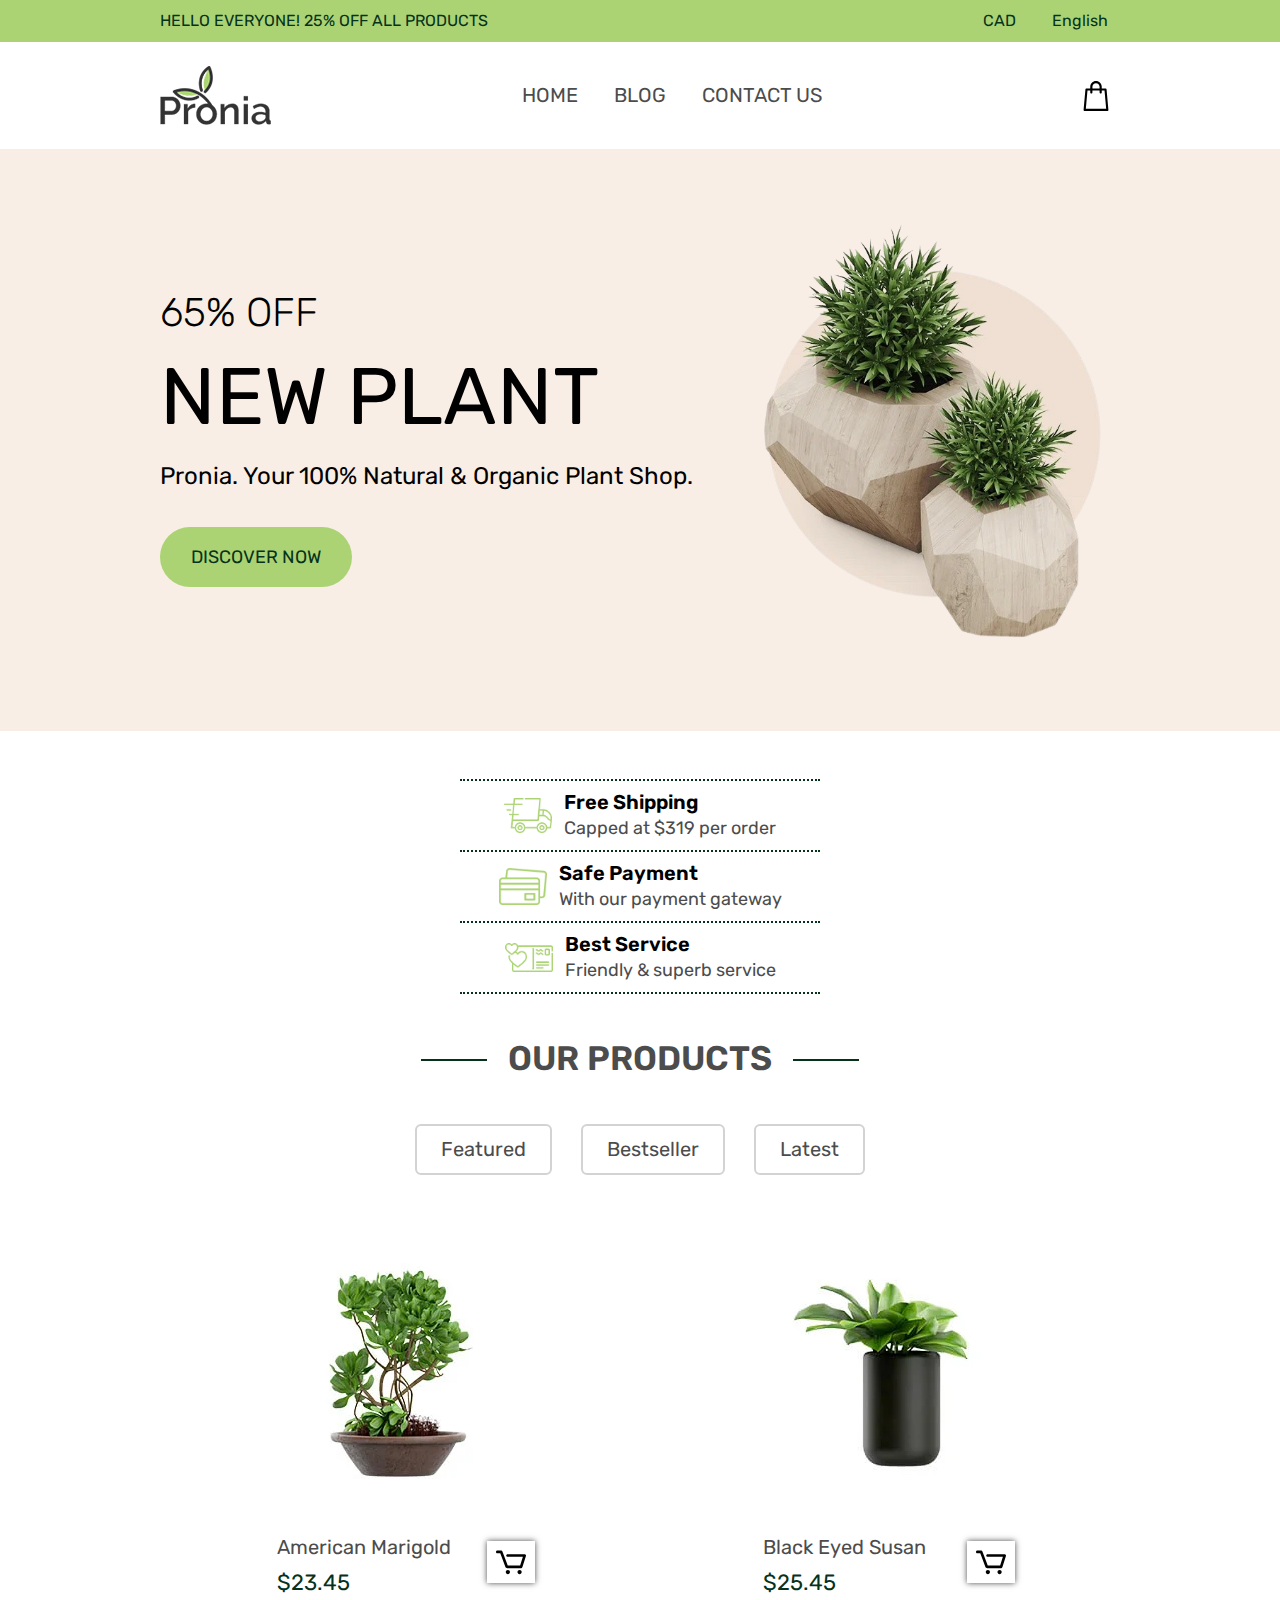
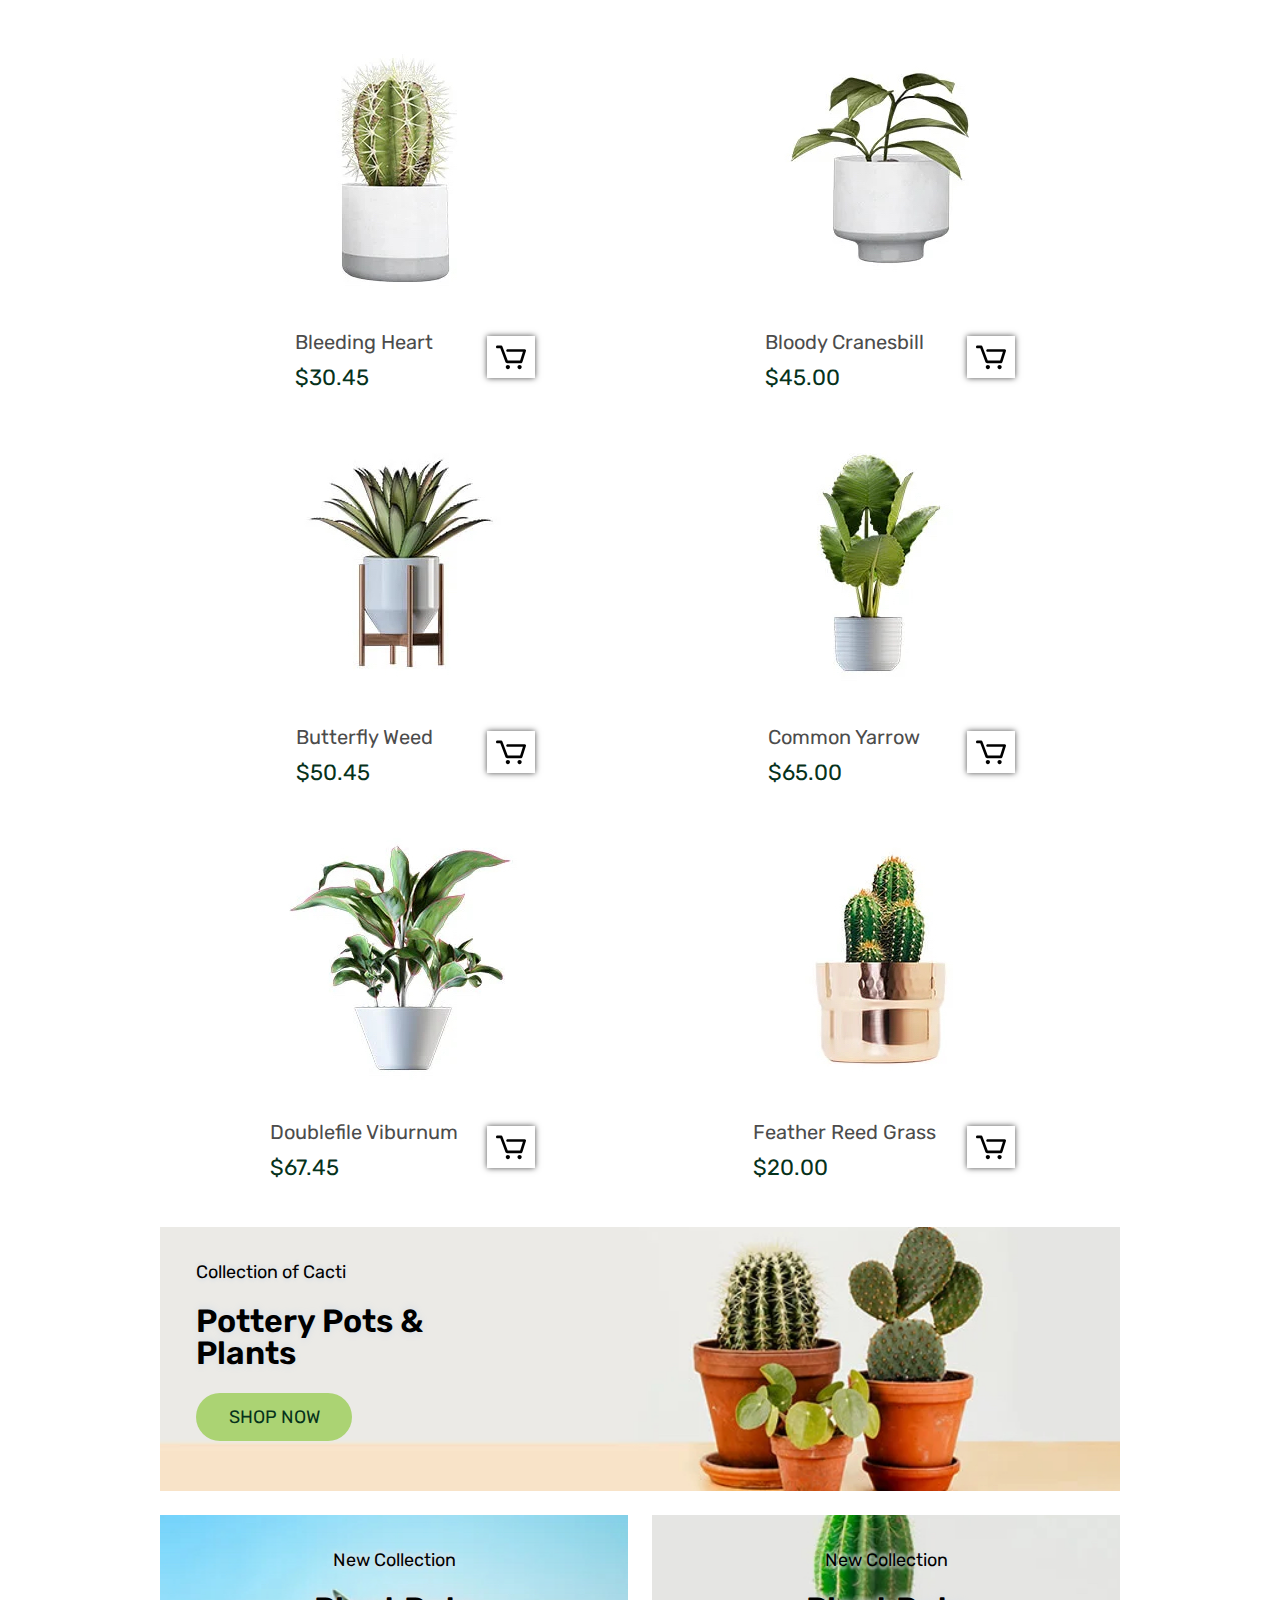
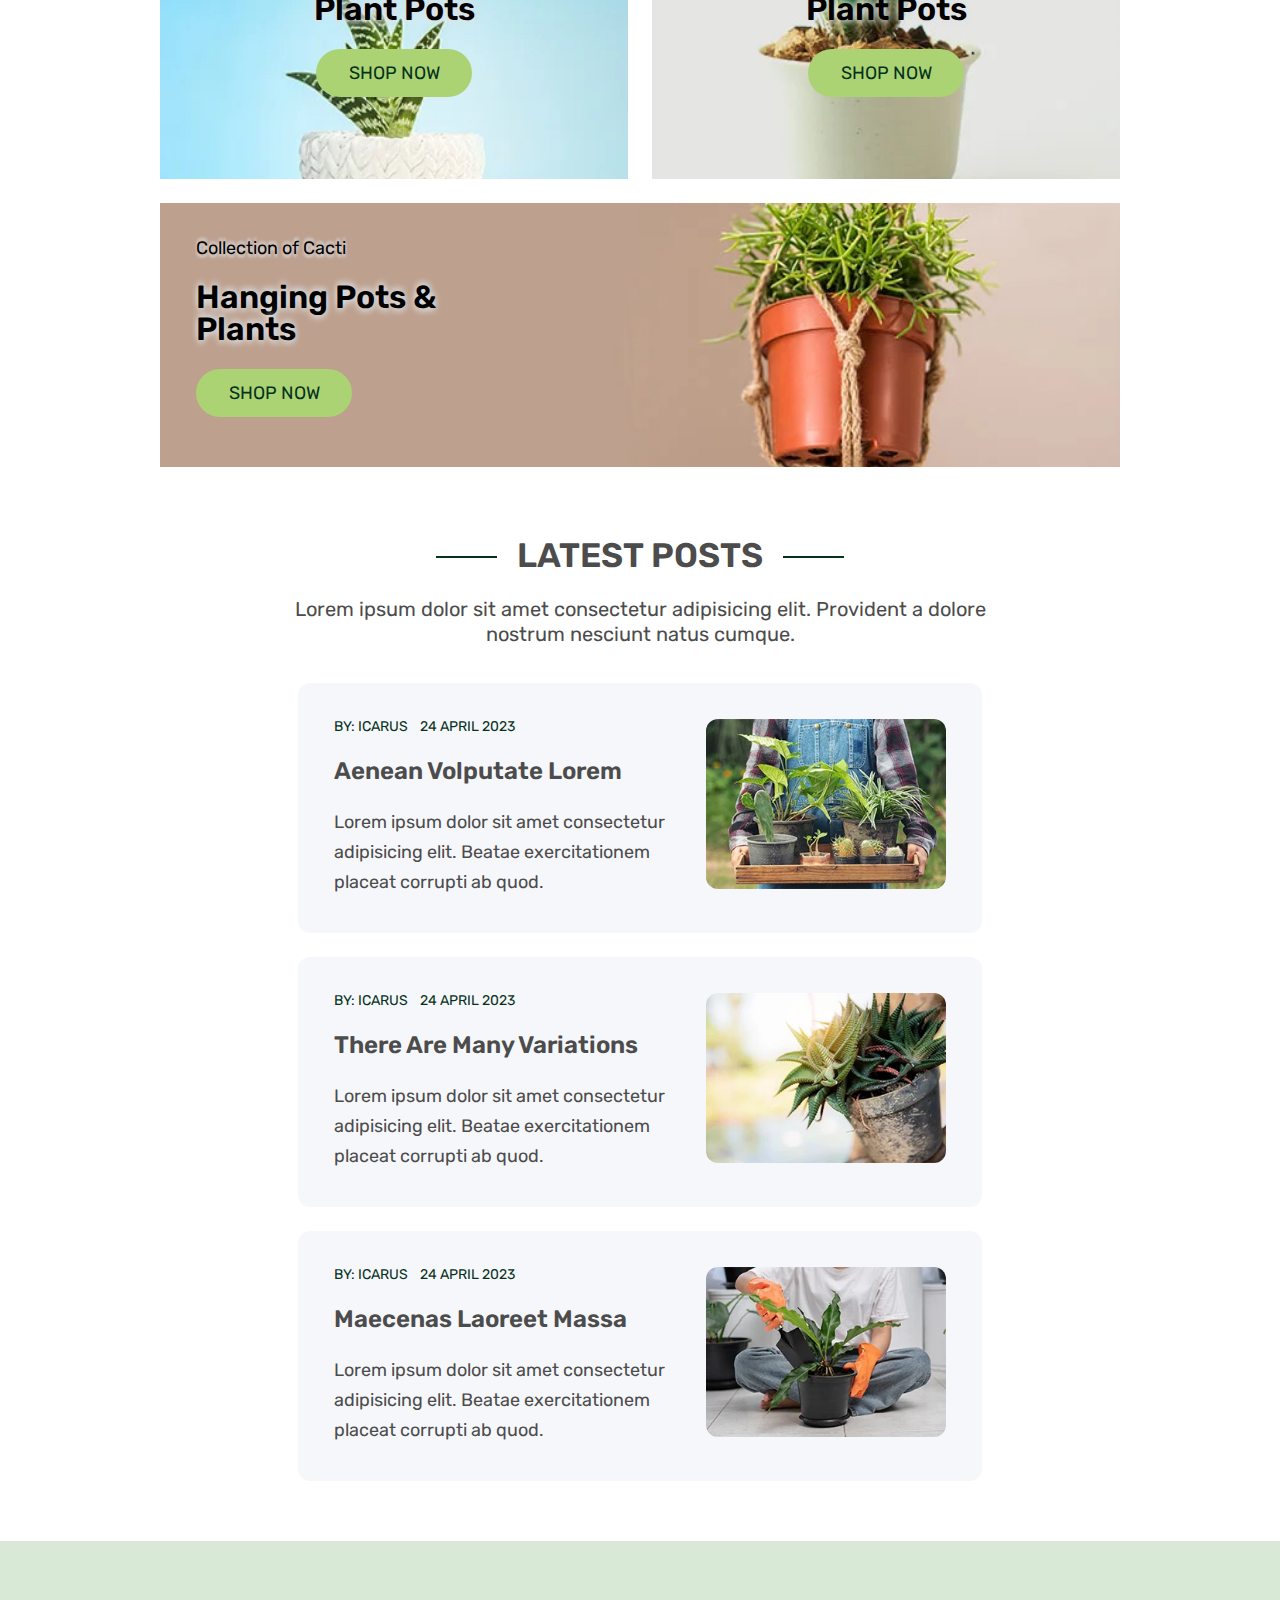
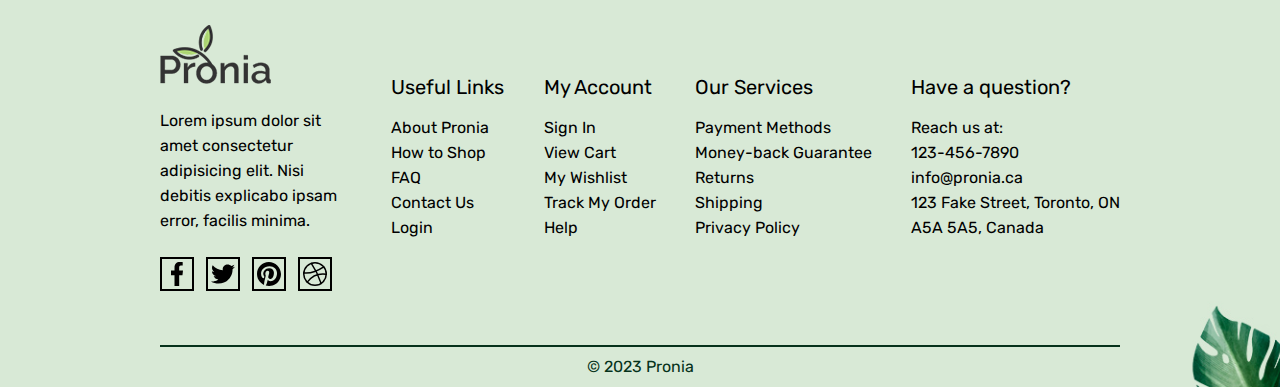
==== commit 81834273: "Merge pull request #1 from Jess-Shi/adding-javascript-functionality" ====
--- a/index.html
+++ b/index.html
@@ -15,8 +15,14 @@
         <section class="settings">
             <div class="wrapper">
                 <p>Hello everyone! 25% off all products</p>
-                <a href="#">CAD</a>
-                <a href="#">English</a>
+                <div class="expandable">
+                    <button>CAD</button>
+                    <button>USD</button>
+                </div>
+                <div class="expandable">
+                    <button>English</button>
+                    <button>French</button>
+                </div>
             </div>
         </section>
 
@@ -30,9 +36,43 @@
                 <li><a href="#blog">Blog</a></li>
                 <li><a href="./contact.html">Contact Us</a></li>
             </ul>
-            <img src="./assets/icons/menu.png" alt="Menu icon" class="mobile">
 
             <a href="#" class="shopping-bag"><img src="./assets/icons/shopping-bag.svg" alt="Shopping bag icon"></a>
+        </nav>
+
+        <nav class="wrapper mobile">
+            <div class="visible">
+                <div class="logo">
+                    <a href="./index.html"><img src="./assets/logo.png" alt="Pronia logo"></a>
+                </div>
+    
+                <button><img src="./assets/icons/menu.png" alt="Menu icon"></button>
+            </div>
+
+            <div class="hidden">
+                <a href="#" class="child shopping-bag"><img src="./assets/icons/shopping-bag.svg" alt="Shopping bag icon">View Cart</a>
+
+                <nav class="child">
+                    <h6>Menu</h6>
+                    <ul>
+                        <li><a href="./index.html">Home</a></li>
+                        <li><a href="#blog">Blog</a></li>
+                        <li><a href="./contact.html">Contact Us</a></li>
+                    </ul>
+                </nav>
+
+                <div class="child">
+                    <h6>Currency</h6>
+                    <button>CAD</button>
+                    <button>USD</button>
+                </div>
+
+                <div class="child">
+                    <h6>Language</h6>
+                    <button>English</button>
+                    <button>French</button>
+                </div>
+            </div>
         </nav>
 
         <section class="heading">
@@ -79,10 +119,12 @@
             <h3>Our Products</h3>
 
             <div class="filters">
-                <img src="./assets/icons/filter.png" alt="Filter icon" class="mobile">
-                <button>Featured</button>
-                <button>Bestseller</button>
-                <button>Latest</button>
+                <button class="mobile"><img src="./assets/icons/filter.png" alt="Filter icon"></button>
+                <div class="options">
+                    <button>Featured</button>
+                    <button>Bestseller</button>
+                    <button>Latest</button>
+                </div>
             </div>
 
             <div class="featured">
@@ -308,8 +350,8 @@
 
             <nav class="child questions">
                 <h6>Have a question?</h6>
-                <p>Reach us at:</p>
                 <ul>
+                    <li><p>Reach us at:</p></li>
                     <li><a href="tel:+1234567890">123-456-7890</a></li>
                     <li><a href="mailto:info@pronia.ca">info@pronia.ca</a></li>
                     <li><address><a href="https://www.google.com/maps/place/123+Front+St+W,+Toronto,+ON+M5J+2M2/@43.6448754,-79.3852097,17z/data=!3m1!4b1!4m6!3m5!1s0x882b34d378eea58f:0x5b05a27cba5c5a7d!8m2!3d43.6448715!4d-79.383021!16s%2Fg%2F11b8v444h8">
--- a/styles/style.css
+++ b/styles/style.css
@@ -248,6 +248,10 @@
   border: 0;
 }
 
+button {
+  font-family: "Rubik", sans-serif;
+}
+
 span, img, a {
   display: block;
 }
@@ -312,16 +316,28 @@
   -webkit-box-align: center;
       -ms-flex-align: center;
           align-items: center;
-  padding: 15px 0;
+  height: 42px;
 }
 .settings p {
   -webkit-box-flex: 1;
       -ms-flex-positive: 1;
           flex-grow: 1;
 }
-.settings a {
+.settings .expandable {
+  margin-left: 12px;
+  position: relative;
+}
+.settings .expandable :last-child {
+  position: absolute;
+  left: 0;
+  bottom: -42px;
+  display: none;
+}
+.settings button {
+  background-color: #abd373;
   color: #06321B;
-  margin-left: 24px;
+  height: 42px;
+  padding: 0 12px;
 }
 
 .header-nav {
@@ -461,14 +477,9 @@
   }
 }
 @media (max-width: 600px) {
-  .settings .wrapper a,
-  .header-nav > ul,
-  .shopping-bag {
+  .settings button,
+  .header-nav {
     display: none;
-  }
-  .header-nav .mobile {
-    display: block;
-    cursor: pointer;
   }
   .logo {
     width: 96px;
@@ -1043,13 +1054,14 @@
   .filters {
     margin: 24px 0 0 0;
   }
-  .filters button {
+  .filters .options {
     display: none;
   }
   .filters .mobile {
     display: block;
-    cursor: pointer;
-    margin: 0;
+    border: none;
+    padding: 6px;
+    margin: 0 auto;
   }
 }
 main.contact {
@@ -1271,6 +1283,14 @@
       -ms-flex-align: start;
           align-items: flex-start;
 }
+footer h6 {
+  font-size: 1rem;
+  line-height: 1rem;
+  color: #000000;
+  text-transform: none;
+  font-weight: 400;
+  margin-bottom: 18px;
+}
 footer a {
   color: #000000;
 }
@@ -1306,19 +1326,6 @@
   width: 30px;
   height: 30px;
   padding: 3px;
-}
-
-h6 {
-  font-size: 1rem;
-  line-height: 1rem;
-  color: #000000;
-  text-transform: none;
-  font-weight: 400;
-  margin-bottom: 18px;
-}
-
-.questions p {
-  margin-bottom: 0;
 }
 
 .copyright {
@@ -1361,26 +1368,22 @@
         -ms-flex-align: center;
             align-items: center;
     text-align: center;
-    cursor: pointer;
+    margin-bottom: 15px;
   }
   footer .child ul {
     display: none;
-    margin-bottom: 24px;
+    margin: 15px 0;
   }
   footer .social-media p {
-    cursor: auto;
+    margin: 12px 0;
   }
   footer .social-media ul {
     display: -webkit-box;
     display: -ms-flexbox;
     display: flex;
-    margin-bottom: 24px;
   }
   footer .media-icons li {
     margin: 0 6px;
-  }
-  footer .questions p {
-    display: none;
   }
 }
 *:focus {
@@ -1418,6 +1421,7 @@
             transform: translateY(-9px);
   }
 }
+.settings button,
 .logo,
 .shopping-bag,
 .discover-now,
@@ -1430,7 +1434,10 @@
   transition: box-shadow 0.25s;
   transition: box-shadow 0.25s, -webkit-box-shadow 0.25s;
 }
-.logo:hover, .logo:focus, .logo:focus-within,
+.settings button:hover, .settings button:focus, .settings button:focus-within,
+.logo:hover,
+.logo:focus,
+.logo:focus-within,
 .shopping-bag:hover,
 .shopping-bag:focus,
 .shopping-bag:focus-within,
@@ -1458,6 +1465,11 @@
   color: #06321B;
   border: 2px dotted #06321B;
 }
+.filters .mobile:hover,
+.filters .mobile:focus {
+  border: none;
+  background-color: #d3d3d3;
+}
 
 .product-image button,
 .media-icons li {
@@ -1474,14 +1486,12 @@
           transform: scale(1.5);
 }
 
-.settings a,
 .product-text a,
 .contact-info a,
 footer a:not(.social-media a) {
   position: relative;
   display: inline;
 }
-.settings a::after,
 .product-text a::after,
 .contact-info a::after,
 footer a:not(.social-media a)::after {
@@ -1498,9 +1508,7 @@
   transition: transform 0.25s cubic-bezier(0.175, 0.885, 0.32, 1.275);
   transition: transform 0.25s cubic-bezier(0.175, 0.885, 0.32, 1.275), -webkit-transform 0.25s cubic-bezier(0.175, 0.885, 0.32, 1.275);
 }
-.settings a:hover::after, .settings a:focus::after,
-.product-text a:hover::after,
-.product-text a:focus::after,
+.product-text a:hover::after, .product-text a:focus::after,
 .contact-info a:hover::after,
 .contact-info a:focus::after,
 footer a:not(.social-media a):hover::after,
@@ -1529,37 +1537,191 @@
   background-color: #dddddd;
 }
 
-footer .child .display-row {
-  display: -webkit-box;
-  display: -ms-flexbox;
-  display: flex;
-  -webkit-box-orient: horizontal;
-  -webkit-box-direction: normal;
-      -ms-flex-direction: row;
-          flex-direction: row;
-  -webkit-box-pack: justify;
-      -ms-flex-pack: justify;
-          justify-content: space-between;
-  -webkit-box-align: center;
-      -ms-flex-align: center;
-          align-items: center;
-}
-footer .child .display-row li {
-  margin: 0 12px;
-}
-
-footer .child .display-column {
-  display: -webkit-box;
-  display: -ms-flexbox;
-  display: flex;
-  -webkit-box-orient: vertical;
-  -webkit-box-direction: normal;
-      -ms-flex-direction: column;
-          flex-direction: column;
-  -webkit-box-pack: justify;
-      -ms-flex-pack: justify;
-          justify-content: space-between;
-  -webkit-box-align: center;
-      -ms-flex-align: center;
-          align-items: center;
+.settings .expandable .display {
+  display: block;
+}
+
+@media (max-width: 1200px) {
+  footer .child .display {
+    display: block;
+  }
+  footer button {
+    font-size: 1rem;
+    line-height: 1rem;
+    color: #000000;
+    text-transform: none;
+    font-weight: 400;
+    background-color: #d8e9d6;
+    padding-bottom: 3px;
+    border-bottom: 2px solid #d8e9d6;
+    cursor: pointer;
+  }
+  footer button:hover, footer button:focus {
+    border-bottom: 2px solid #06321B;
+  }
+}
+@media (max-width: 600px) {
+  header .mobile {
+    display: -webkit-box;
+    display: -ms-flexbox;
+    display: flex;
+    -webkit-box-orient: vertical;
+    -webkit-box-direction: normal;
+        -ms-flex-direction: column;
+            flex-direction: column;
+    -webkit-box-pack: justify;
+        -ms-flex-pack: justify;
+            justify-content: space-between;
+    -webkit-box-align: center;
+        -ms-flex-align: center;
+            align-items: center;
+  }
+  header .mobile .visible {
+    display: -webkit-box;
+    display: -ms-flexbox;
+    display: flex;
+    -webkit-box-orient: horizontal;
+    -webkit-box-direction: normal;
+        -ms-flex-direction: row;
+            flex-direction: row;
+    -webkit-box-pack: justify;
+        -ms-flex-pack: justify;
+            justify-content: space-between;
+    -webkit-box-align: center;
+        -ms-flex-align: center;
+            align-items: center;
+    width: 100%;
+    padding: 24px 0;
+  }
+  header .mobile .hidden {
+    display: none;
+  }
+  header .mobile .display {
+    display: -webkit-box;
+    display: -ms-flexbox;
+    display: flex;
+    -webkit-box-orient: vertical;
+    -webkit-box-direction: normal;
+        -ms-flex-direction: column;
+            flex-direction: column;
+    -webkit-box-pack: justify;
+        -ms-flex-pack: justify;
+            justify-content: space-between;
+    -webkit-box-align: center;
+        -ms-flex-align: center;
+            align-items: center;
+    width: 100%;
+    padding: 24px 0;
+    border-top: 2px solid #4c4c4c;
+    border-bottom: 2px solid #4c4c4c;
+  }
+  header .mobile .child {
+    display: -webkit-box;
+    display: -ms-flexbox;
+    display: flex;
+    -webkit-box-orient: vertical;
+    -webkit-box-direction: normal;
+        -ms-flex-direction: column;
+            flex-direction: column;
+    -webkit-box-pack: justify;
+        -ms-flex-pack: justify;
+            justify-content: space-between;
+    -webkit-box-align: center;
+        -ms-flex-align: center;
+            align-items: center;
+  }
+  header .mobile .shopping-bag {
+    display: -webkit-box;
+    display: -ms-flexbox;
+    display: flex;
+    -webkit-box-orient: horizontal;
+    -webkit-box-direction: normal;
+        -ms-flex-direction: row;
+            flex-direction: row;
+    -webkit-box-pack: justify;
+        -ms-flex-pack: justify;
+            justify-content: space-between;
+    -webkit-box-align: center;
+        -ms-flex-align: center;
+            align-items: center;
+    width: 150px;
+  }
+  header .mobile .shopping-bag img {
+    width: 30px;
+  }
+  header .mobile h6 {
+    font-size: 1rem;
+    line-height: 1rem;
+    color: #4c4c4c;
+    text-transform: uppercase;
+    font-weight: 600;
+    border-bottom: 2px solid #4c4c4c;
+    padding-bottom: 6px;
+    margin: 24px 0 12px 0;
+  }
+  header .mobile ul {
+    display: -webkit-box;
+    display: -ms-flexbox;
+    display: flex;
+    -webkit-box-orient: vertical;
+    -webkit-box-direction: normal;
+        -ms-flex-direction: column;
+            flex-direction: column;
+    -webkit-box-pack: justify;
+        -ms-flex-pack: justify;
+            justify-content: space-between;
+    -webkit-box-align: center;
+        -ms-flex-align: center;
+            align-items: center;
+  }
+  header .mobile li a {
+    border-radius: 6px;
+    padding: 3px 6px;
+    margin: 3px 0;
+  }
+  header .mobile li a:hover, header .mobile li a:focus {
+    background-color: #d3d3d3;
+  }
+  header .mobile button {
+    background-color: #ffffff;
+    color: #4c4c4c;
+    border-radius: 6px;
+    padding: 3px 6px;
+    margin: 3px 0;
+    cursor: pointer;
+  }
+  header .mobile button:hover, header .mobile button:focus {
+    background-color: #d3d3d3;
+  }
+}
+@media (max-width: 540px) {
+  .filters .display {
+    display: -webkit-box;
+    display: -ms-flexbox;
+    display: flex;
+    -webkit-box-orient: vertical;
+    -webkit-box-direction: normal;
+        -ms-flex-direction: column;
+            flex-direction: column;
+    -webkit-box-pack: justify;
+        -ms-flex-pack: justify;
+            justify-content: space-between;
+    -webkit-box-align: center;
+        -ms-flex-align: center;
+            align-items: center;
+    margin-top: 12px;
+  }
+  .filters .display button {
+    border: none;
+    border-radius: 0;
+    border-bottom: 2px dotted #06321B;
+    width: 180px;
+    padding: 6px 0;
+  }
+  .filters .display button:hover, .filters .display button:focus {
+    background-color: #d3d3d3;
+  }
+  .filters .display :first-child {
+    border-top: 2px dotted #06321B;
+  }
 }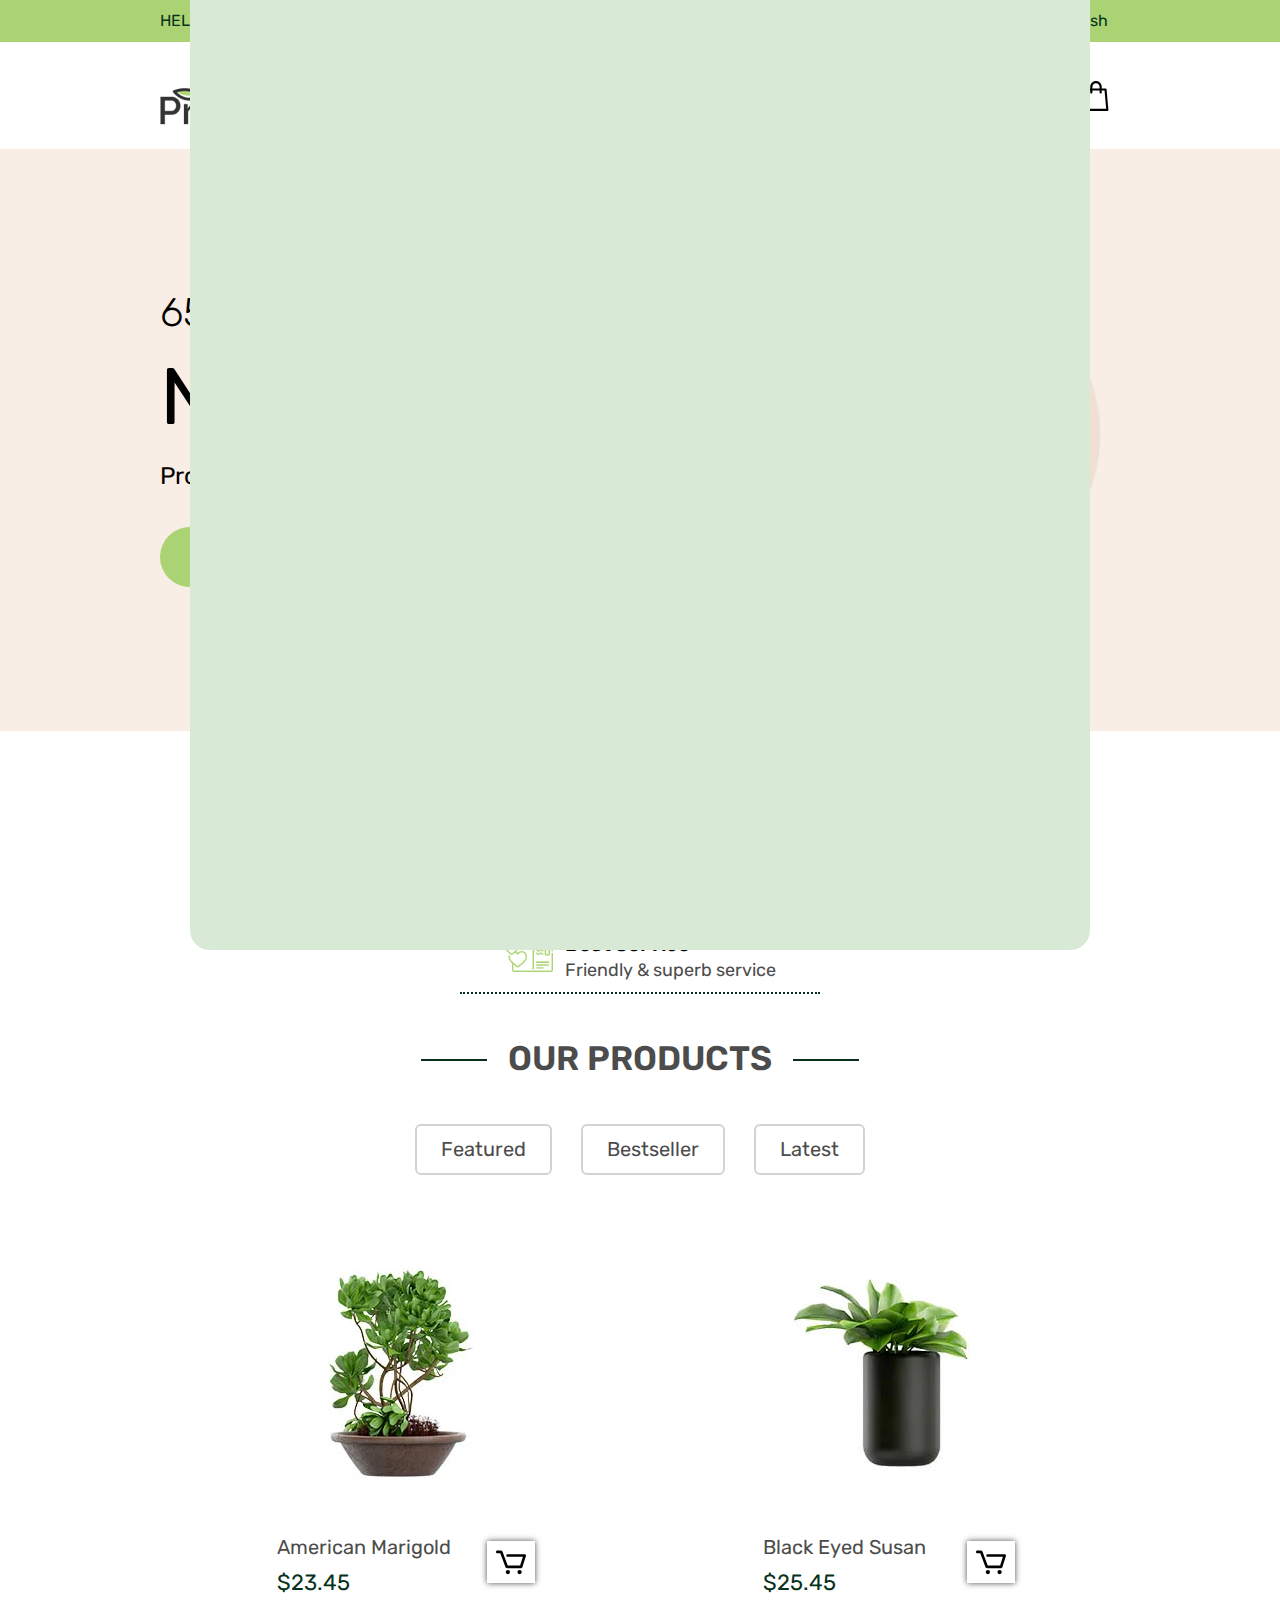
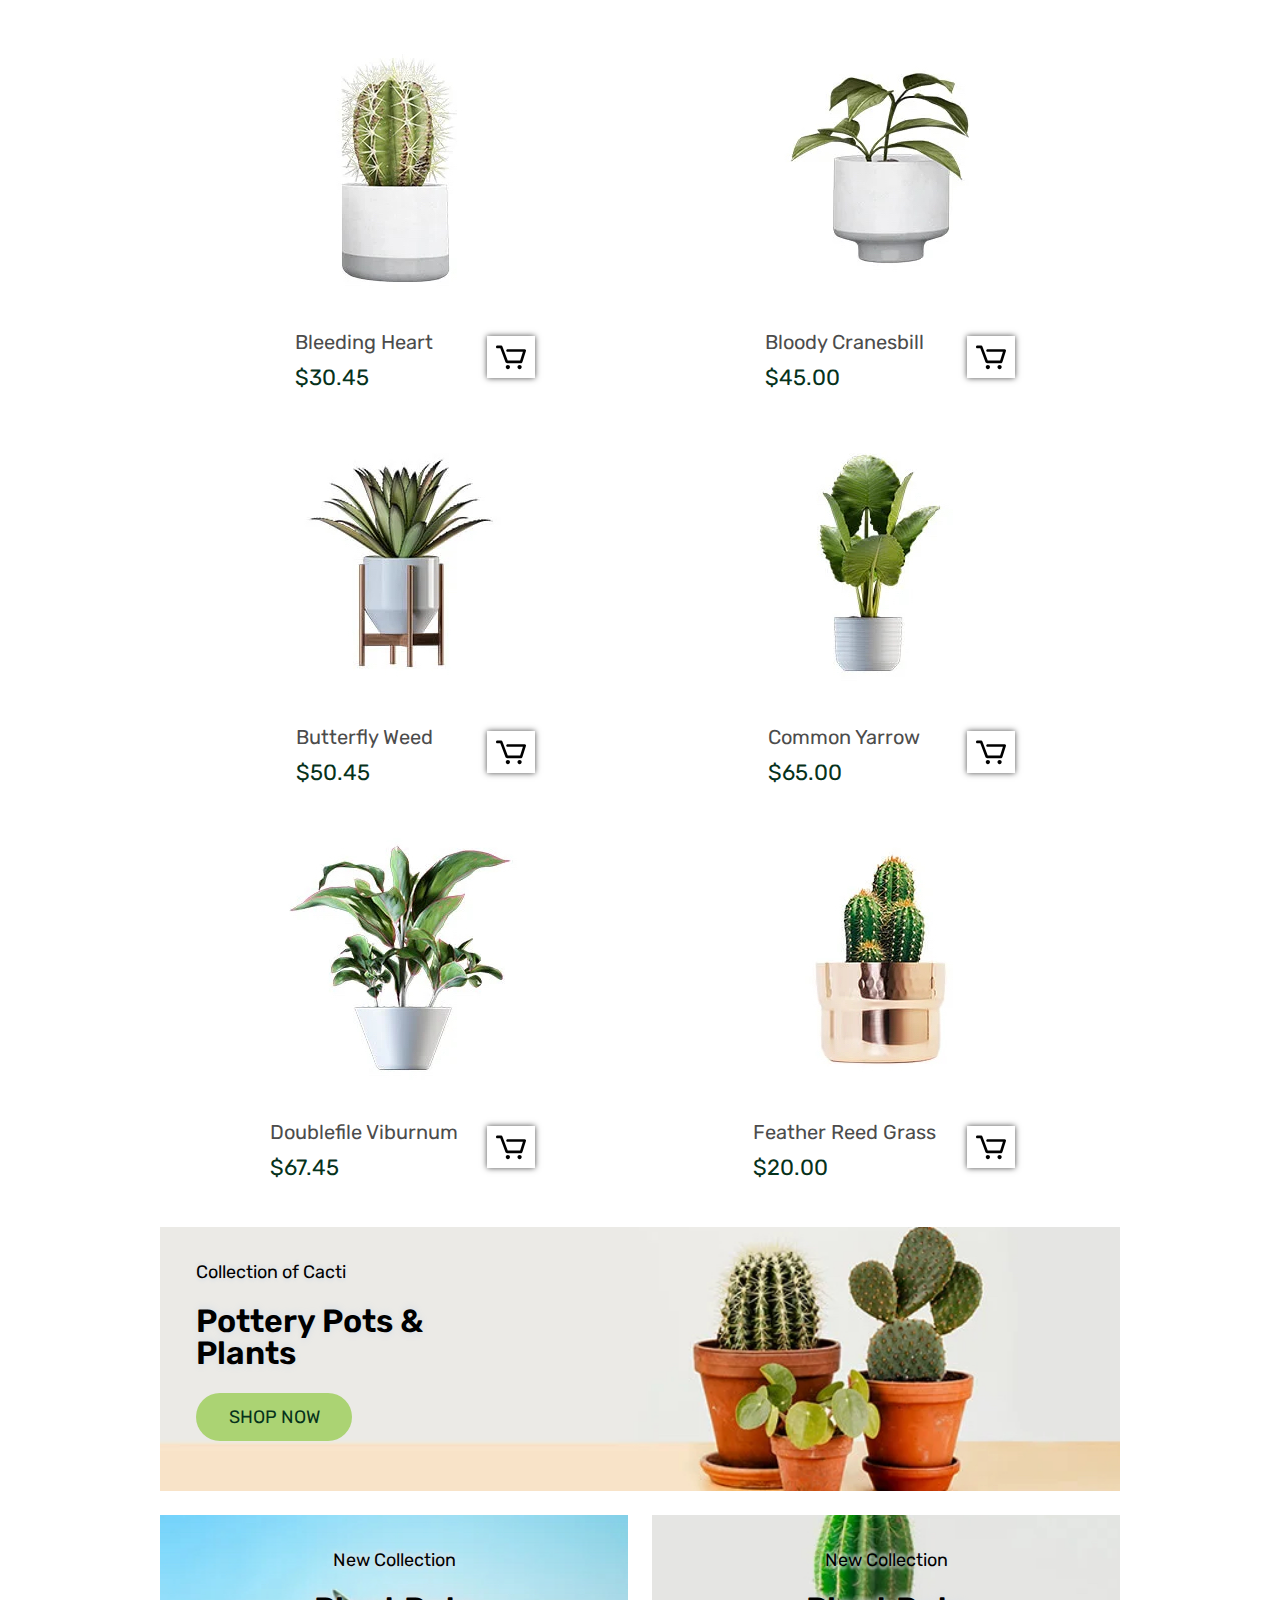
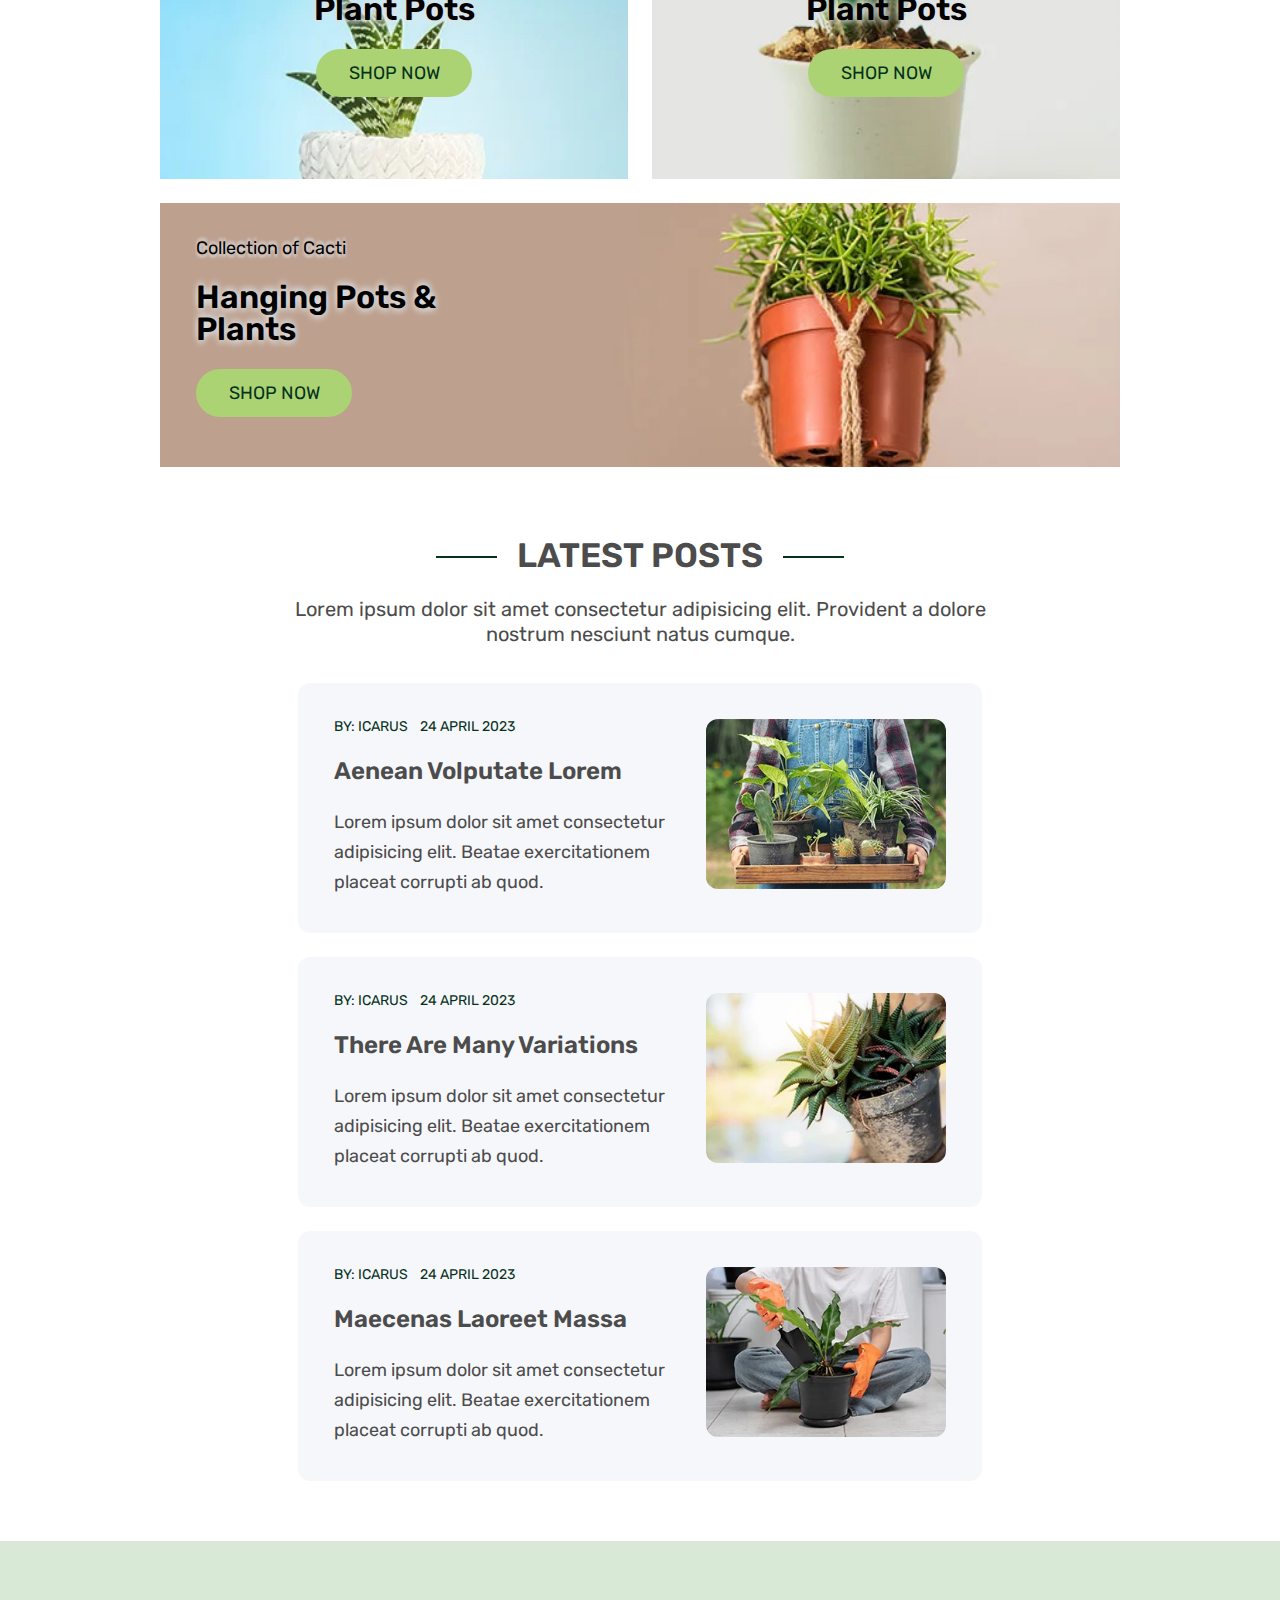
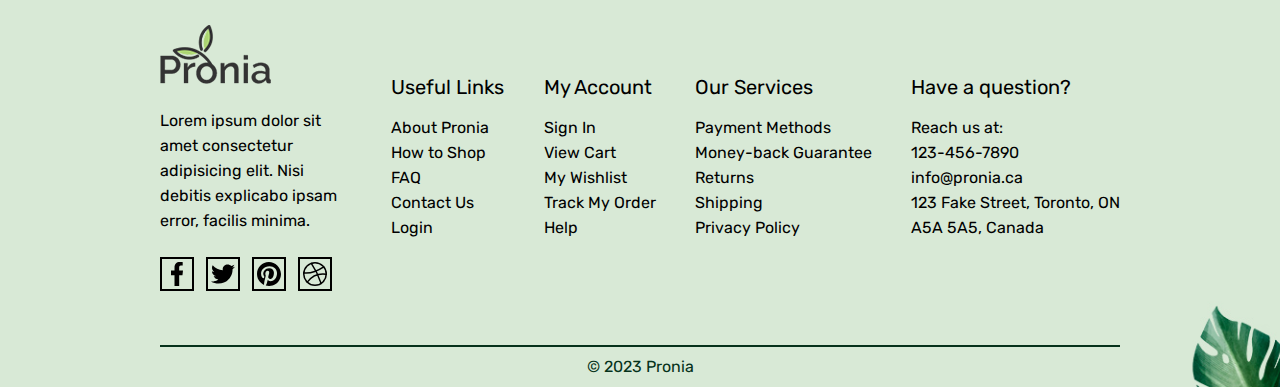
==== commit 70756081: "Added styling to the cart modal" ====
--- a/index.html
+++ b/index.html
@@ -24,7 +24,7 @@
                     <button>French</button>
                 </div>
             </div>
-        </section>
+        </section> 
 
         <nav class="wrapper header-nav">
             <div class="logo">
@@ -37,7 +37,11 @@
                 <li><a href="./contact.html">Contact Us</a></li>
             </ul>
 
-            <a href="#" class="shopping-bag"><img src="./assets/icons/shopping-bag.svg" alt="Shopping bag icon"></a>
+            <div class="shopping-bag">
+                <button class="bag-icon"><img src="./assets/icons/shopping-bag.svg" alt="Shopping bag icon"></button>
+                <div class="cart-count"></div>
+                <div class="cart-modal"></div>
+            </div>
         </nav>
 
         <nav class="wrapper mobile">
@@ -45,13 +49,18 @@
                 <div class="logo">
                     <a href="./index.html"><img src="./assets/logo.png" alt="Pronia logo"></a>
                 </div>
-    
-                <button><img src="./assets/icons/menu.png" alt="Menu icon"></button>
+
+                <div class="nav-icons">
+                    <div class="shopping-bag">
+                        <button class="bag-icon"><img src="./assets/icons/shopping-bag.svg" alt="Shopping bag icon"></button>
+                        <div class="cart-count-mobile"></div>
+                        <div class="cart-modal-mobile"></div>
+                    </div>
+                    <button class="hamburger-icon"><img src="./assets/icons/menu.png" alt="Menu icon"></button>
+                </div>
             </div>
 
             <div class="hidden">
-                <a href="#" class="child shopping-bag"><img src="./assets/icons/shopping-bag.svg" alt="Shopping bag icon">View Cart</a>
-
                 <nav class="child">
                     <h6>Menu</h6>
                     <ul>
@@ -115,7 +124,7 @@
             </div>
         </section>
 
-        <section class="products">
+        <section class="products" id="products">
             <h3>Our Products</h3>
 
             <div class="filters">
@@ -365,6 +374,6 @@
         </div>
     </footer>
 
-    <script src="./script/script.js"></script>
+    <script type="module" src="./script/script.js"></script>
 </body>
 </html>--- a/styles/style.css
+++ b/styles/style.css
@@ -331,6 +331,7 @@
   position: absolute;
   left: 0;
   bottom: -42px;
+  z-index: 10;
   display: none;
 }
 .settings button {
@@ -376,10 +377,11 @@
   text-transform: uppercase;
 }
 
-.shopping-bag {
+.bag-icon {
   width: 48px;
   padding: 9px;
   border-radius: 24px;
+  background-color: #ffffff;
 }
 
 .heading {
@@ -477,7 +479,7 @@
   }
 }
 @media (max-width: 600px) {
-  .settings button,
+  .settings .expandable,
   .header-nav {
     display: none;
   }
@@ -495,6 +497,11 @@
   }
   h1.contact {
     background-image: url(../assets/contact-header-mobile.png);
+  }
+}
+@media (max-width: 420px) {
+  .settings {
+    font-size: 0.65rem;
   }
 }
 h3 {
@@ -953,9 +960,6 @@
   }
 }
 @media (max-width: 720px) {
-  .settings {
-    font-size: 0.7rem;
-  }
   h3 {
     font-size: max(1.2rem, 5vw);
   }
@@ -1423,7 +1427,7 @@
 }
 .settings button,
 .logo,
-.shopping-bag,
+.bag-icon,
 .discover-now,
 .product-image a,
 .shop-now,
@@ -1438,9 +1442,9 @@
 .logo:hover,
 .logo:focus,
 .logo:focus-within,
-.shopping-bag:hover,
-.shopping-bag:focus,
-.shopping-bag:focus-within,
+.bag-icon:hover,
+.bag-icon:focus,
+.bag-icon:focus-within,
 .discover-now:hover,
 .discover-now:focus,
 .discover-now:focus-within,
@@ -1537,6 +1541,130 @@
   background-color: #dddddd;
 }
 
+.cart-modal {
+  display: -webkit-box;
+  display: -ms-flexbox;
+  display: flex;
+  -webkit-box-orient: vertical;
+  -webkit-box-direction: normal;
+      -ms-flex-direction: column;
+          flex-direction: column;
+  -webkit-box-pack: justify;
+      -ms-flex-pack: justify;
+          justify-content: space-between;
+  -webkit-box-align: center;
+      -ms-flex-align: center;
+          align-items: center;
+  position: fixed;
+  width: 900px;
+  height: 1000px;
+  top: 50%;
+  left: 50%;
+  overflow-y: auto;
+  -webkit-transform: translate(-50%, -50%);
+          transform: translate(-50%, -50%);
+  background: #d8e9d6;
+  border-radius: 20px;
+  z-index: 1;
+  /* Chrome, Safari, Edge, Opera */
+}
+.cart-modal .product-container {
+  display: -webkit-box;
+  display: -ms-flexbox;
+  display: flex;
+  -webkit-box-orient: horizontal;
+  -webkit-box-direction: normal;
+      -ms-flex-direction: row;
+          flex-direction: row;
+  -webkit-box-pack: justify;
+      -ms-flex-pack: justify;
+          justify-content: space-between;
+  -webkit-box-align: center;
+      -ms-flex-align: center;
+          align-items: center;
+  background: #ffffff;
+  margin: 40px 40px 0 40px;
+  border-radius: 20px;
+  padding: 10px;
+}
+.cart-modal .image-container img {
+  border-radius: 20px;
+}
+.cart-modal .product-details p {
+  line-height: 1.5rem;
+}
+.cart-modal .product-details button {
+  margin-top: 30px;
+  background-color: #ffffff;
+  border-bottom: 1px solid #000000;
+  cursor: pointer;
+}
+.cart-modal h2 {
+  font-size: 1.5rem;
+  line-height: 1.5rem;
+  color: #000000;
+  text-transform: none;
+  font-weight: 600;
+  margin-bottom: 20px;
+}
+.cart-modal .amount-btns {
+  display: -webkit-box;
+  display: -ms-flexbox;
+  display: flex;
+  -webkit-box-orient: horizontal;
+  -webkit-box-direction: normal;
+      -ms-flex-direction: row;
+          flex-direction: row;
+  -webkit-box-pack: justify;
+      -ms-flex-pack: justify;
+          justify-content: space-between;
+  -webkit-box-align: center;
+      -ms-flex-align: center;
+          align-items: center;
+  -ms-flex-item-align: end;
+      align-self: flex-end;
+  margin: 0 30px 30px 0;
+}
+.cart-modal .amount-btns button {
+  cursor: pointer;
+  font-size: 1.2rem;
+  background-color: #abd373;
+  width: 35px;
+  height: 35px;
+  text-align: center;
+  border-radius: 50%;
+}
+.cart-modal input::-webkit-outer-spin-button,
+.cart-modal input::-webkit-inner-spin-button {
+  -webkit-appearance: none;
+  margin: 0;
+}
+.cart-modal input[type=number] {
+  -moz-appearance: textfield;
+  width: 70px;
+  text-align: center;
+}
+
+.shopping-bag {
+  position: relative;
+}
+.shopping-bag .cart-count, .shopping-bag .cart-count-mobile {
+  position: absolute;
+  top: -6px;
+  right: -6px;
+  text-align: center;
+}
+.shopping-bag .cart-count p, .shopping-bag .cart-count-mobile p {
+  font-size: 0.75rem;
+  background-color: #abd373;
+  color: #06321B;
+  padding: 0 9px;
+  border-radius: 12px;
+}
+.shopping-bag .cart-count-mobile {
+  right: 0;
+}
+
 .settings .expandable .display {
   display: block;
 }
@@ -1630,7 +1758,18 @@
         -ms-flex-align: center;
             align-items: center;
   }
-  header .mobile .shopping-bag {
+  header .mobile .child button {
+    background-color: #ffffff;
+    color: #4c4c4c;
+    border-radius: 6px;
+    padding: 3px 6px;
+    margin: 3px 0;
+    cursor: pointer;
+  }
+  header .mobile .child button:hover, header .mobile .child button:focus {
+    background-color: #d3d3d3;
+  }
+  header .mobile .nav-icons {
     display: -webkit-box;
     display: -ms-flexbox;
     display: flex;
@@ -1644,10 +1783,12 @@
     -webkit-box-align: center;
         -ms-flex-align: center;
             align-items: center;
-    width: 150px;
-  }
-  header .mobile .shopping-bag img {
-    width: 30px;
+  }
+  header .mobile .bag-icon {
+    margin-right: 6px;
+  }
+  header .mobile .bag-icon img {
+    width: 48px;
   }
   header .mobile h6 {
     font-size: 1rem;
@@ -1682,16 +1823,23 @@
   header .mobile li a:hover, header .mobile li a:focus {
     background-color: #d3d3d3;
   }
-  header .mobile button {
+  header .mobile .hamburger-icon {
     background-color: #ffffff;
     color: #4c4c4c;
+    width: 48px;
+    height: auto;
     border-radius: 6px;
     padding: 3px 6px;
     margin: 3px 0;
     cursor: pointer;
-  }
-  header .mobile button:hover, header .mobile button:focus {
-    background-color: #d3d3d3;
+    -webkit-transition: -webkit-box-shadow 0.25s;
+    transition: -webkit-box-shadow 0.25s;
+    transition: box-shadow 0.25s;
+    transition: box-shadow 0.25s, -webkit-box-shadow 0.25s;
+  }
+  header .mobile .hamburger-icon:hover, header .mobile .hamburger-icon:focus {
+    -webkit-box-shadow: 0 0 9px #4c4c4c;
+            box-shadow: 0 0 9px #4c4c4c;
   }
 }
 @media (max-width: 540px) {
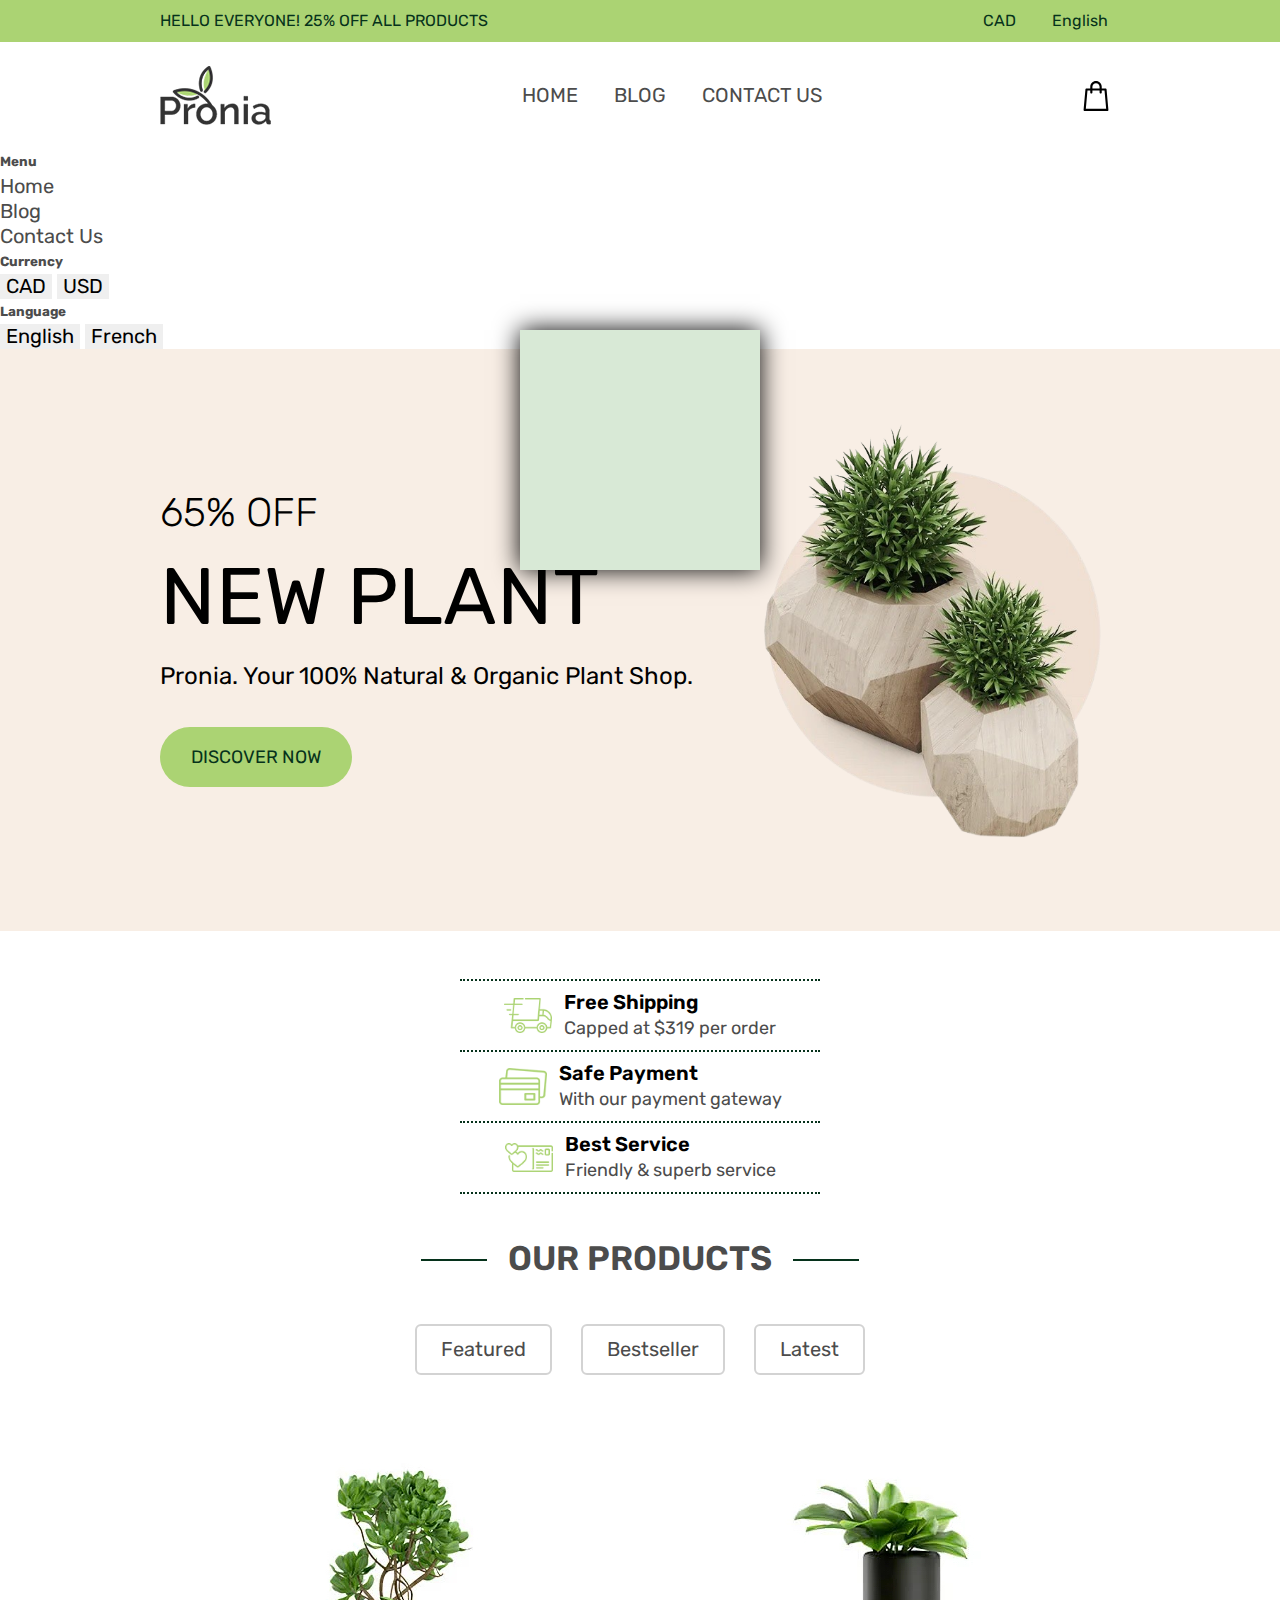
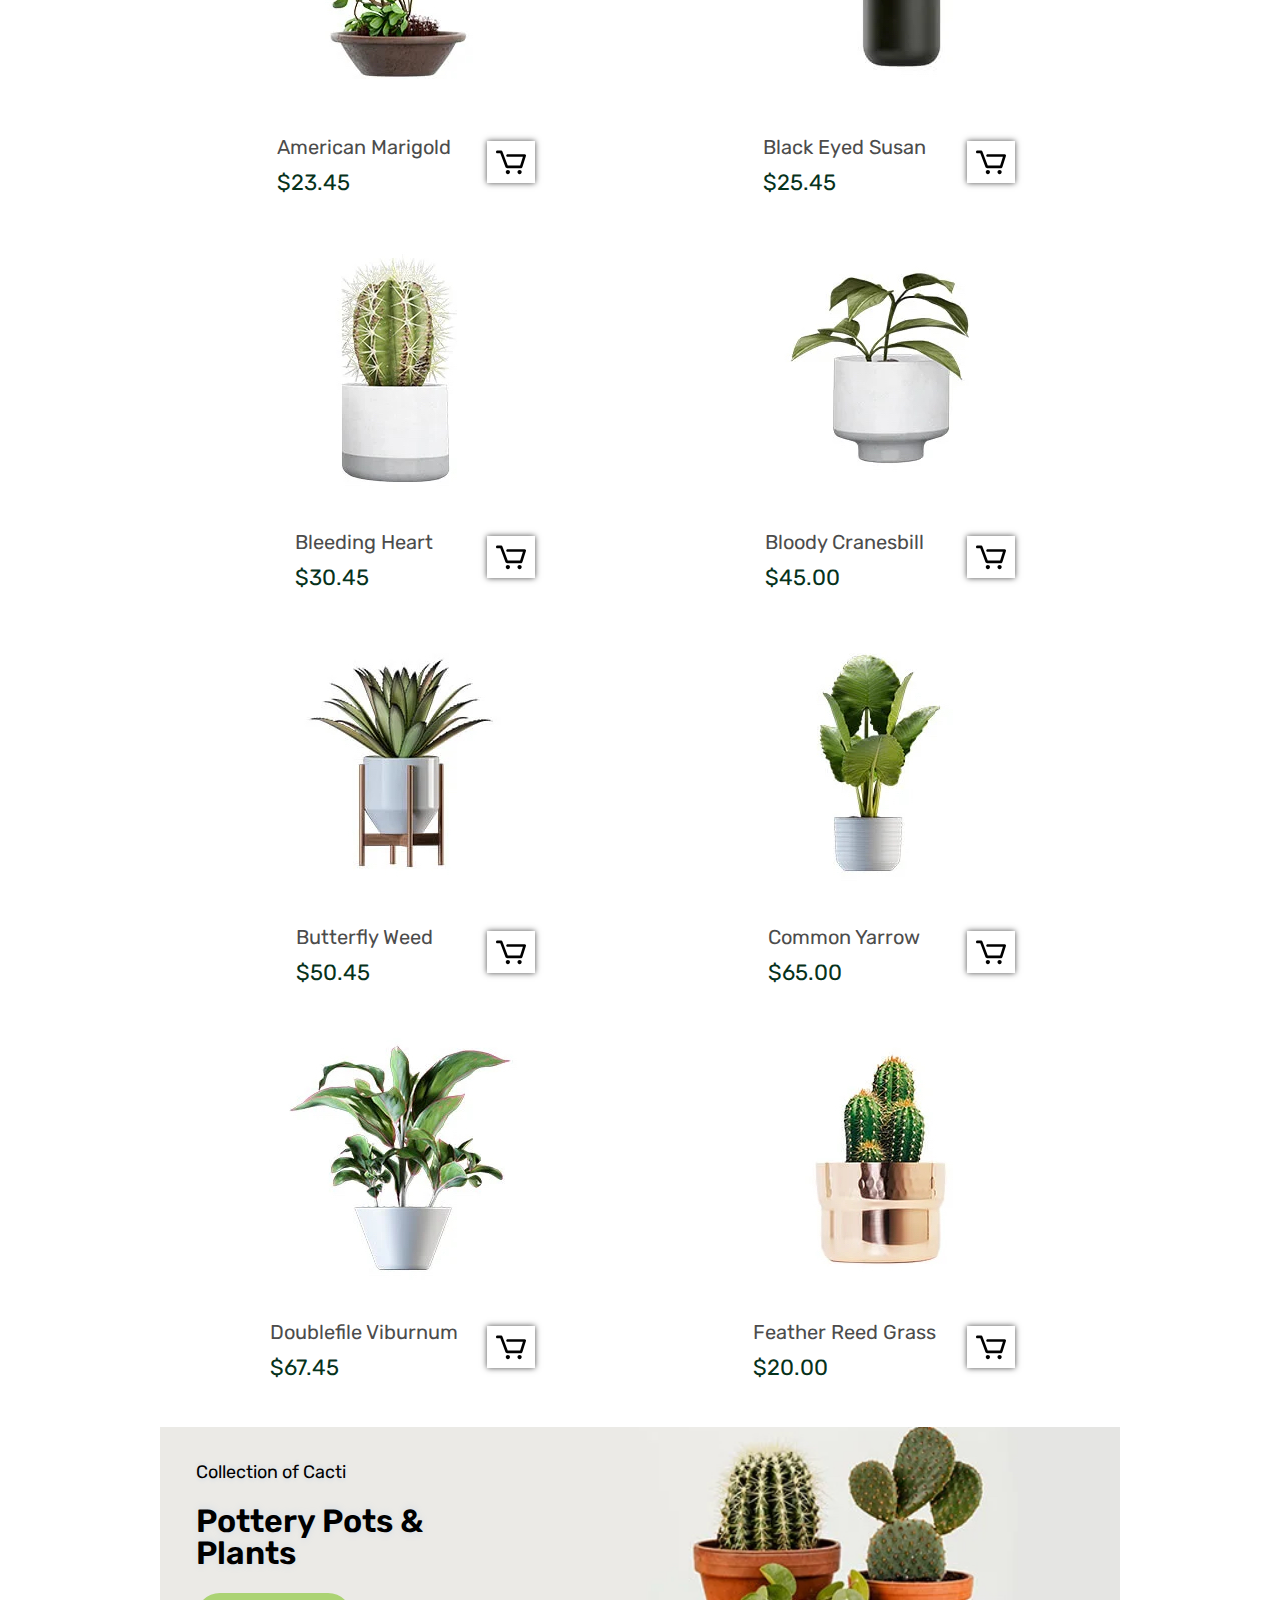
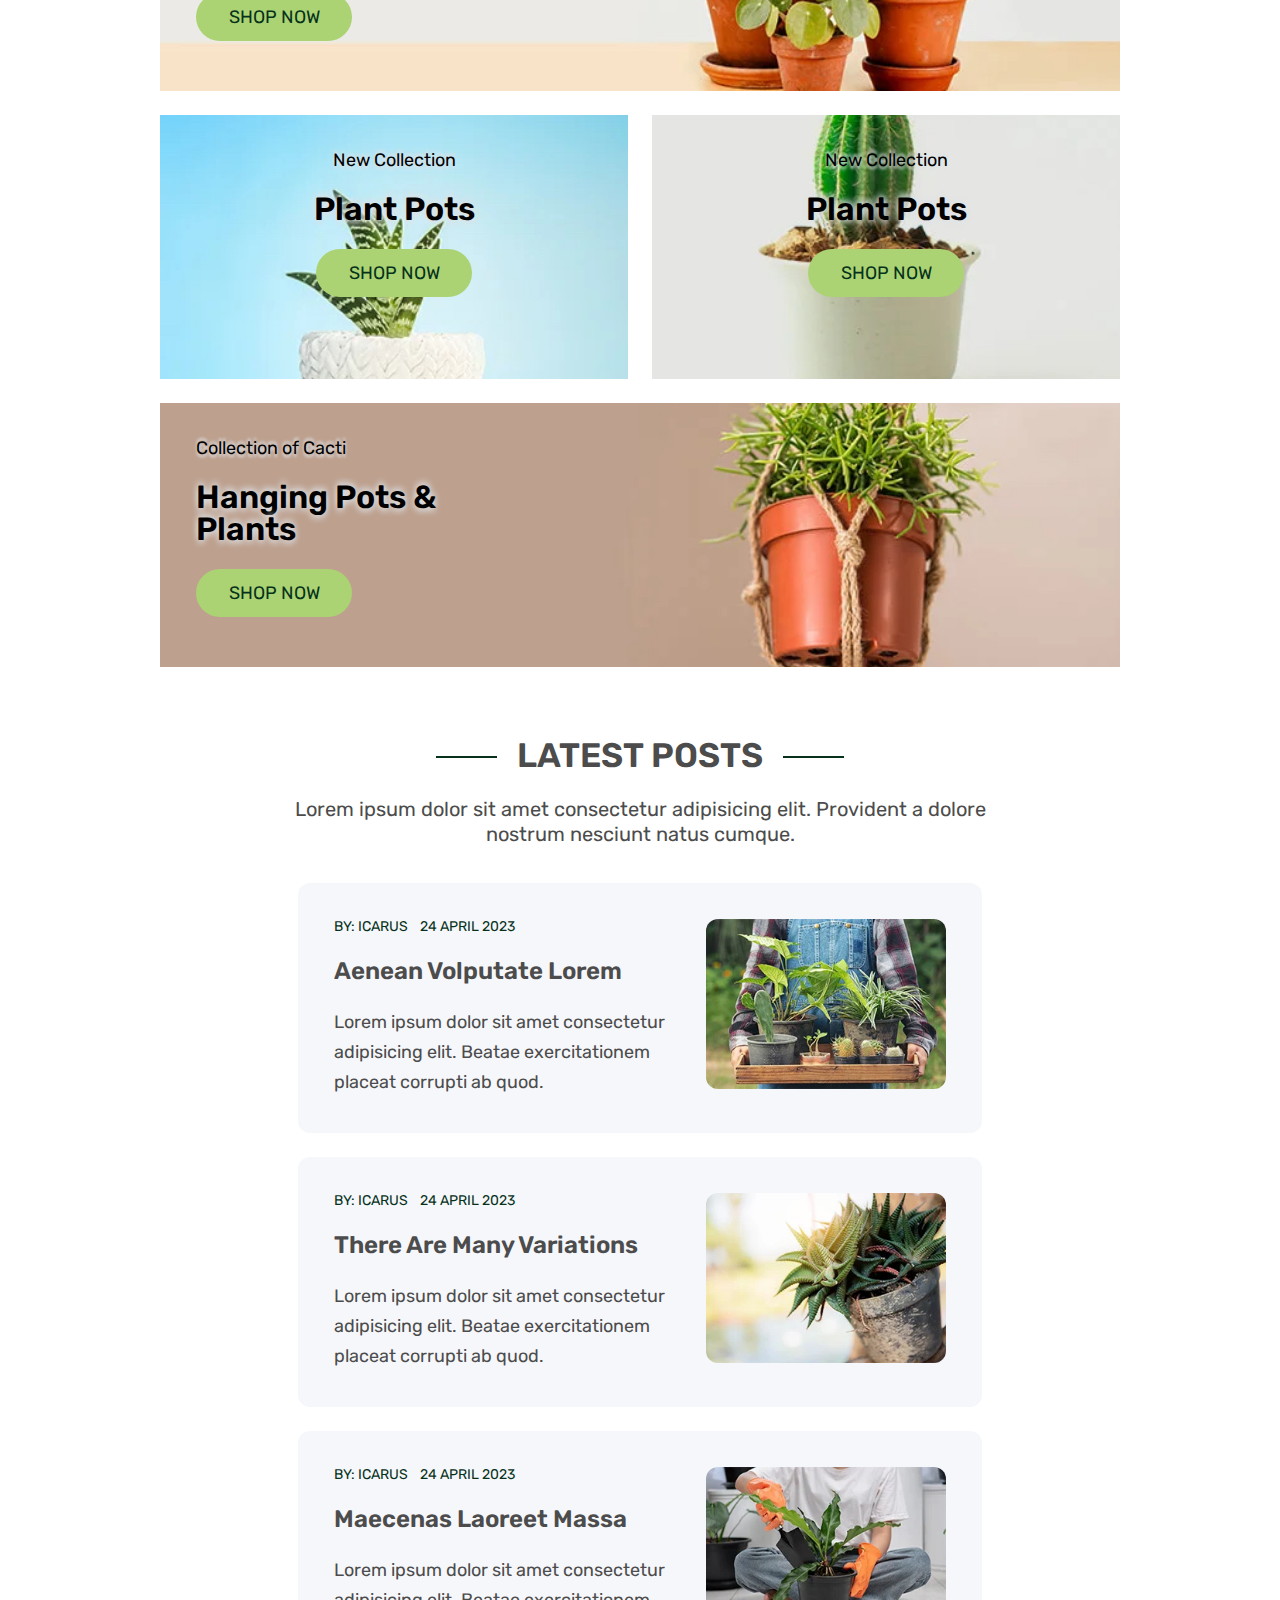
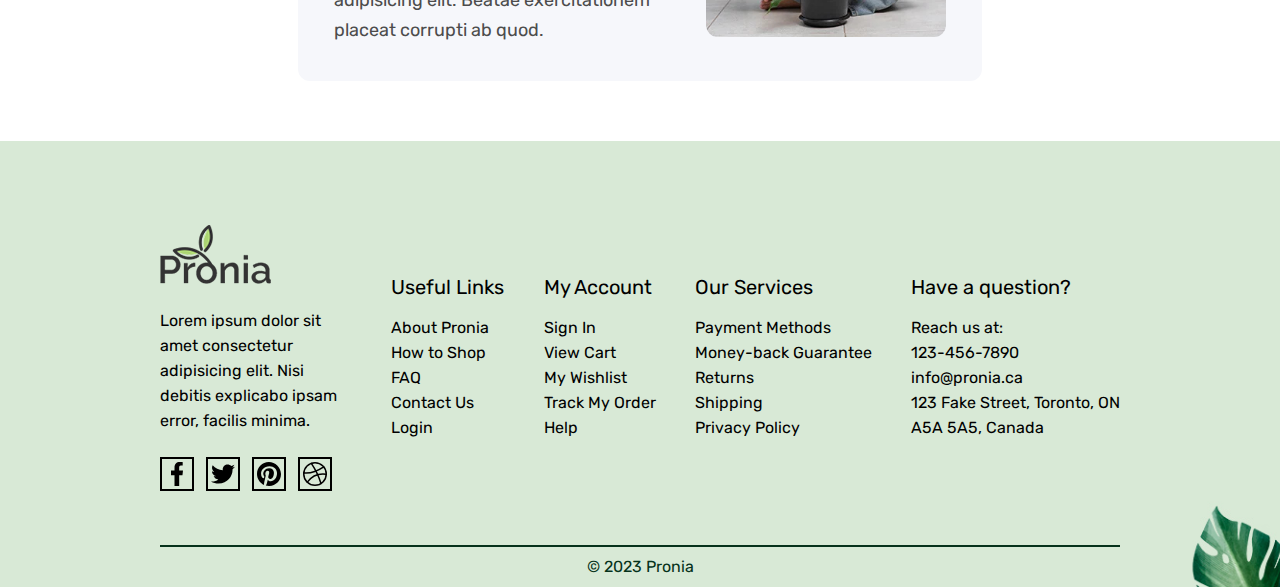
==== commit fbacc5e0: "Reworking mobile hamburger menu" ====
--- a/index.html
+++ b/index.html
@@ -42,25 +42,11 @@
                 <div class="cart-count"></div>
                 <div class="cart-modal"></div>
             </div>
+
+            <button class="hamburger-icon mobile"><img src="./assets/icons/menu.png" alt="Menu icon"></button>
         </nav>
 
-        <nav class="wrapper mobile">
-            <div class="visible">
-                <div class="logo">
-                    <a href="./index.html"><img src="./assets/logo.png" alt="Pronia logo"></a>
-                </div>
-
-                <div class="nav-icons">
-                    <div class="shopping-bag">
-                        <button class="bag-icon"><img src="./assets/icons/shopping-bag.svg" alt="Shopping bag icon"></button>
-                        <div class="cart-count-mobile"></div>
-                        <div class="cart-modal-mobile"></div>
-                    </div>
-                    <button class="hamburger-icon"><img src="./assets/icons/menu.png" alt="Menu icon"></button>
-                </div>
-            </div>
-
-            <div class="hidden">
+            <nav class="hidden">
                 <nav class="child">
                     <h6>Menu</h6>
                     <ul>
@@ -81,8 +67,8 @@
                     <button>English</button>
                     <button>French</button>
                 </div>
-            </div>
-        </nav>
+            </nav>
+
 
         <section class="heading">
             <div class="wrapper">
--- a/styles/style.css
+++ b/styles/style.css
@@ -480,7 +480,7 @@
 }
 @media (max-width: 600px) {
   .settings .expandable,
-  .header-nav {
+  .header-nav > ul {
     display: none;
   }
   .logo {
@@ -1556,17 +1556,17 @@
       -ms-flex-align: center;
           align-items: center;
   position: fixed;
-  width: 900px;
-  height: 1000px;
+  max-height: 720px;
   top: 50%;
   left: 50%;
-  overflow-y: auto;
   -webkit-transform: translate(-50%, -50%);
           transform: translate(-50%, -50%);
+  overflow: hidden auto;
   background: #d8e9d6;
-  border-radius: 20px;
-  z-index: 1;
-  /* Chrome, Safari, Edge, Opera */
+  padding: 120px;
+  -webkit-box-shadow: 0 0 24px #000000;
+          box-shadow: 0 0 24px #000000;
+  z-index: 20;
 }
 .cart-modal .product-container {
   display: -webkit-box;
@@ -1582,19 +1582,23 @@
   -webkit-box-align: center;
       -ms-flex-align: center;
           align-items: center;
+  width: 720px;
   background: #ffffff;
-  margin: 40px 40px 0 40px;
-  border-radius: 20px;
-  padding: 10px;
-}
-.cart-modal .image-container img {
-  border-radius: 20px;
+  margin-bottom: 36px;
+  border-radius: 24px;
+}
+.cart-modal img {
+  border-radius: 24px;
+}
+.cart-modal .product-details {
+  -ms-flex-preferred-size: 50%;
+      flex-basis: 50%;
 }
 .cart-modal .product-details p {
   line-height: 1.5rem;
 }
 .cart-modal .product-details button {
-  margin-top: 30px;
+  margin-top: 36px;
   background-color: #ffffff;
   border-bottom: 1px solid #000000;
   cursor: pointer;
@@ -1623,26 +1627,117 @@
           align-items: center;
   -ms-flex-item-align: end;
       align-self: flex-end;
-  margin: 0 30px 30px 0;
+  margin: 0 36px 36px 0;
 }
 .cart-modal .amount-btns button {
+  font-size: 1.2rem;
+  line-height: 1.2rem;
+  color: #000000;
+  text-transform: none;
+  font-weight: 600;
   cursor: pointer;
-  font-size: 1.2rem;
   background-color: #abd373;
-  width: 35px;
-  height: 35px;
+  width: 36px;
+  height: 36px;
   text-align: center;
   border-radius: 50%;
 }
-.cart-modal input::-webkit-outer-spin-button,
-.cart-modal input::-webkit-inner-spin-button {
+.cart-modal .subtotal {
+  display: -webkit-box;
+  display: -ms-flexbox;
+  display: flex;
+  -webkit-box-orient: horizontal;
+  -webkit-box-direction: normal;
+      -ms-flex-direction: row;
+          flex-direction: row;
+  -webkit-box-pack: justify;
+      -ms-flex-pack: justify;
+          justify-content: space-between;
+  -webkit-box-align: center;
+      -ms-flex-align: center;
+          align-items: center;
+  width: 720px;
+  border-bottom: 2px solid #ffffff;
+  padding: 12px 0;
+}
+.cart-modal .checkout {
+  background: #06321B;
+  width: 720px;
+  margin-top: 48px;
+  padding: 24px;
+  border-radius: 60px;
+  text-align: center;
+}
+.cart-modal .checkout a {
+  font-size: 1.5rem;
+  line-height: 1.5rem;
+  color: #000000;
+  text-transform: none;
+  font-weight: 600;
+  color: #ffffff;
+}
+.cart-modal .close {
+  font-size: 2rem;
+  line-height: 1.5rem;
+  color: #06321B;
+  text-transform: none;
+  font-weight: 600;
+  cursor: pointer;
+  background: #d8e9d6;
+  position: absolute;
+  top: 24px;
+  right: 24px;
+}
+.cart-modal input[type=number] {
+  -webkit-appearance: textfield;
+     -moz-appearance: textfield;
+          appearance: textfield;
+  width: 48px;
+  height: 36px;
+  margin: 0 3px;
+  text-align: center;
+}
+.cart-modal input[type=number]::-webkit-outer-spin-button, .cart-modal input[type=number]::-webkit-inner-spin-button {
   -webkit-appearance: none;
   margin: 0;
 }
-.cart-modal input[type=number] {
-  -moz-appearance: textfield;
-  width: 70px;
+
+.empty-cart {
+  border-radius: 30px;
+  height: 500px;
   text-align: center;
+}
+.empty-cart p {
+  font-size: 2rem;
+  line-height: 2.5rem;
+  color: #000000;
+  text-transform: none;
+  font-weight: 400;
+  margin: auto;
+}
+.empty-cart a {
+  font-size: 1.5rem;
+  line-height: 1.5rem;
+  color: #000000;
+  text-transform: none;
+  font-weight: 600;
+  background: #06321B;
+  width: 720px;
+  margin-top: 48px;
+  padding: 24px;
+  border-radius: 60px;
+  text-align: center;
+  color: #ffffff;
+}
+
+.overlay {
+  position: fixed;
+  top: 0;
+  left: 0;
+  width: 100%;
+  height: 100%;
+  background-color: rgba(0, 0, 0, 0.5);
+  z-index: 10;
 }
 
 .shopping-bag {
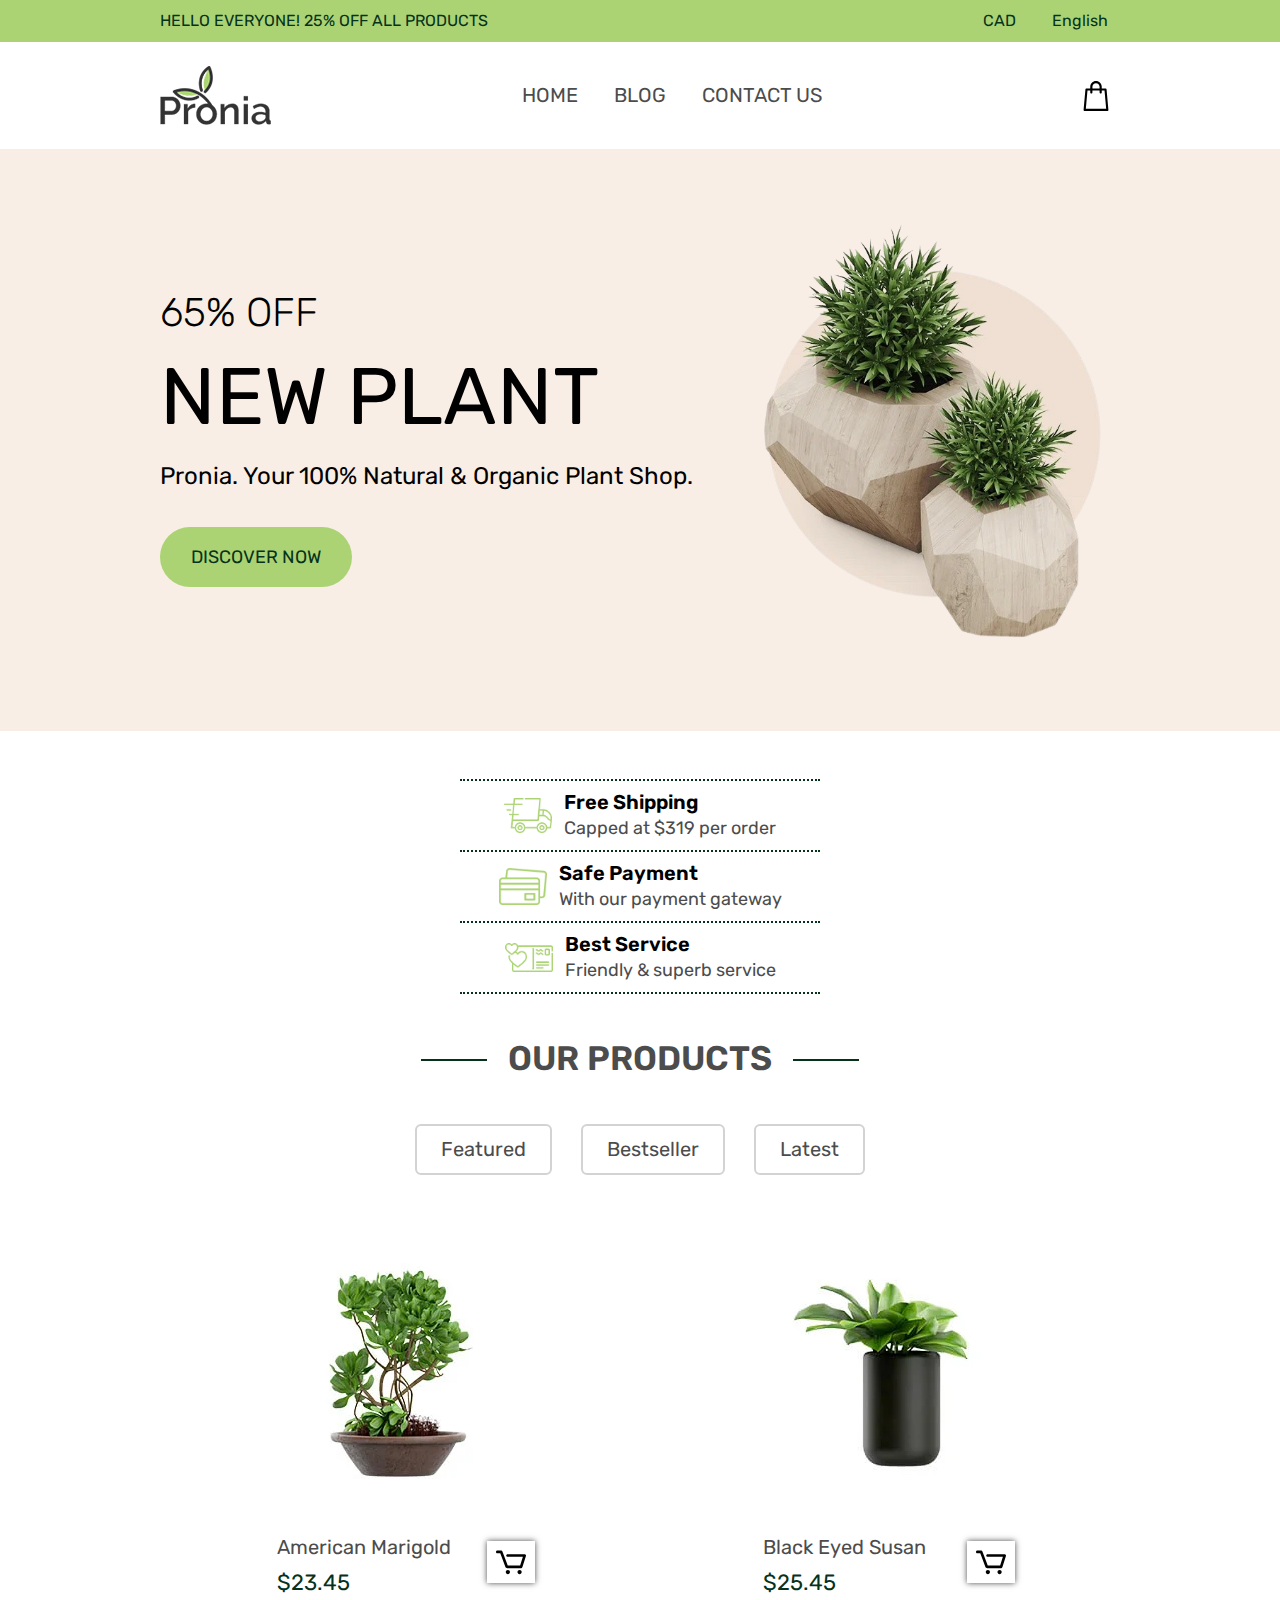
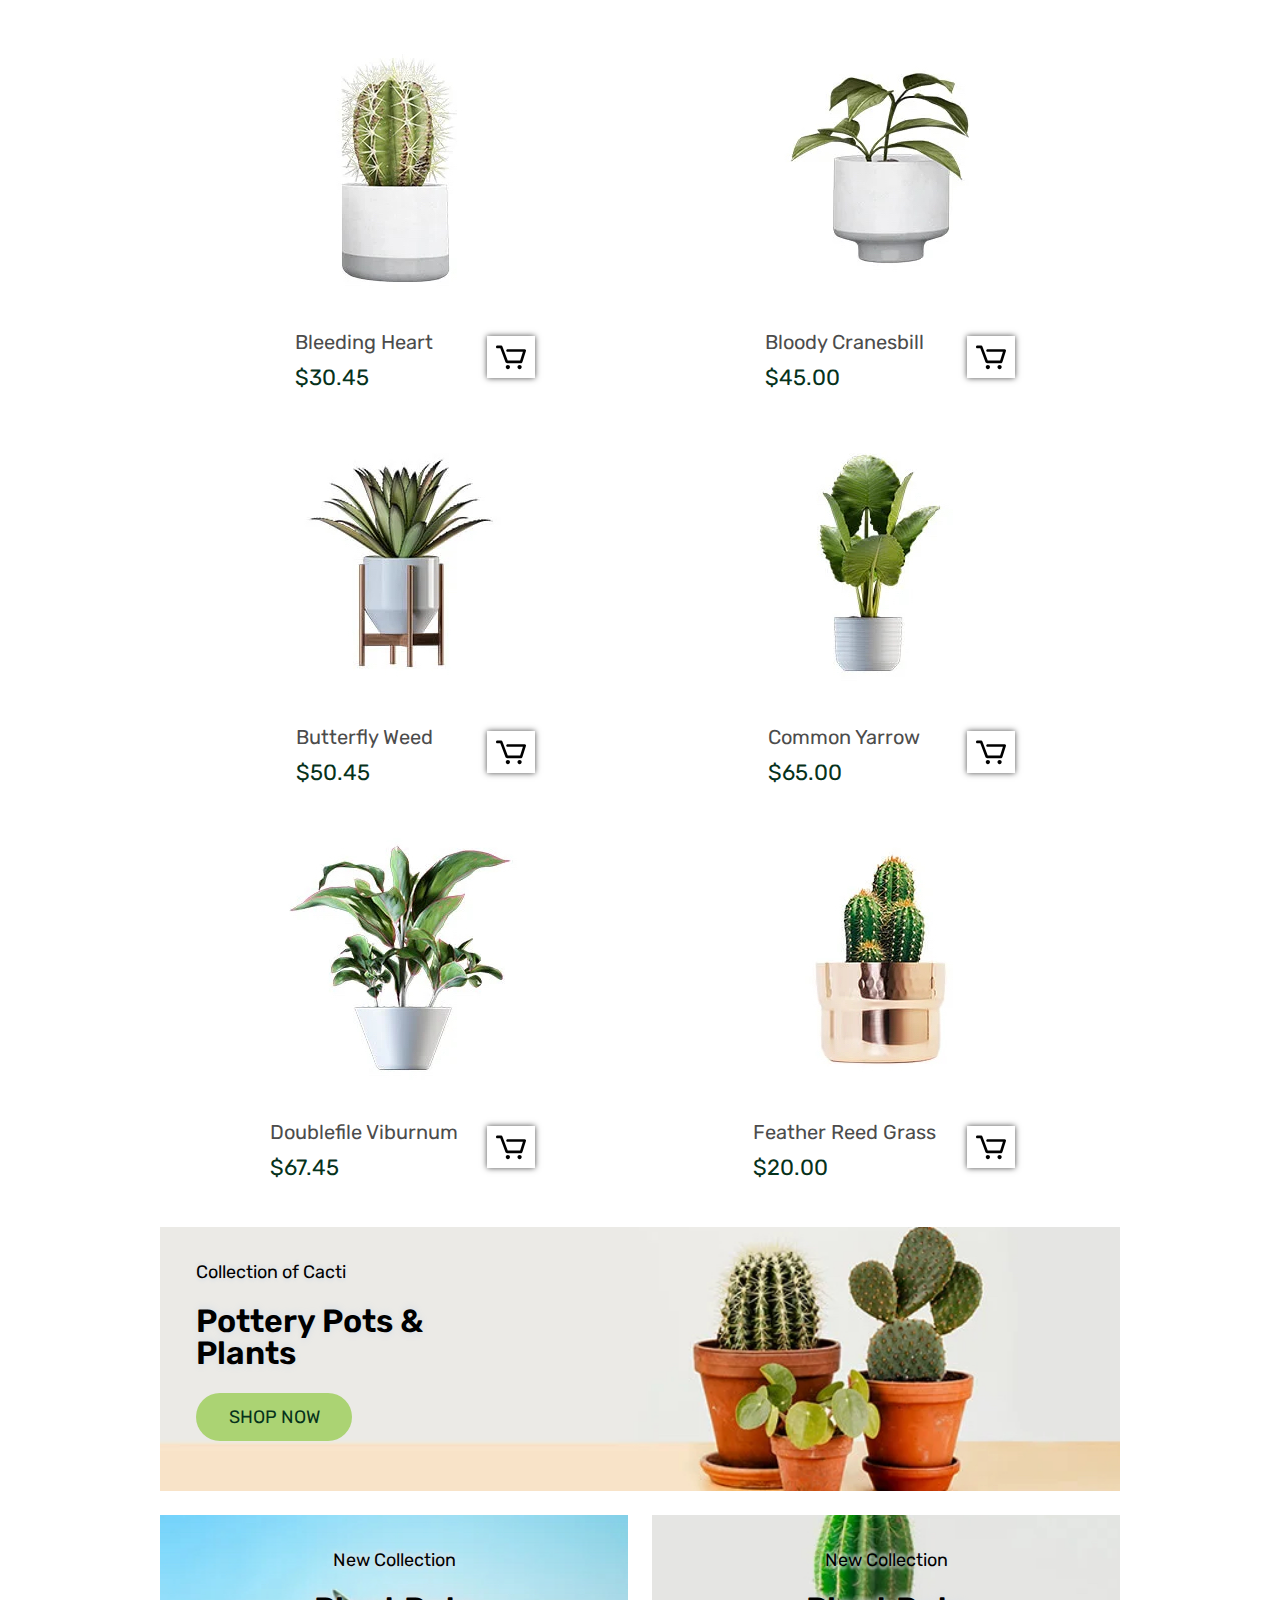
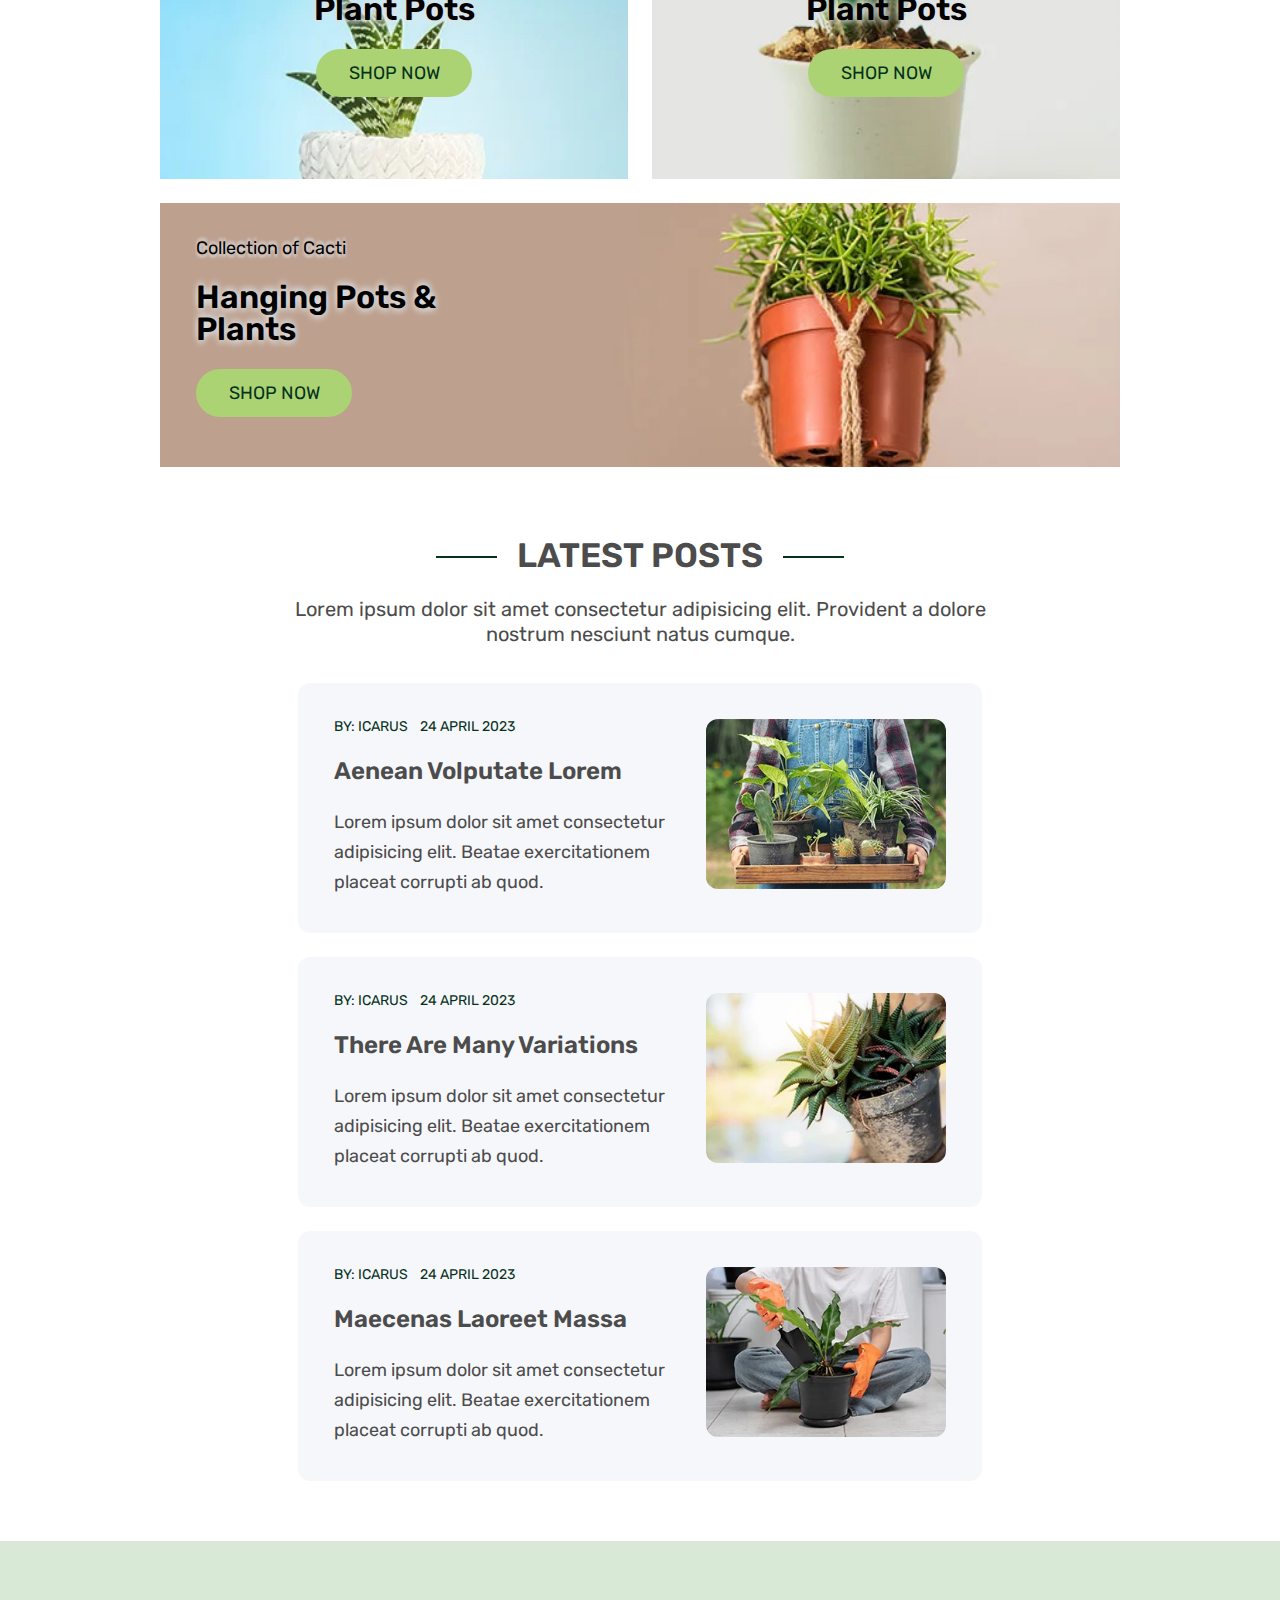
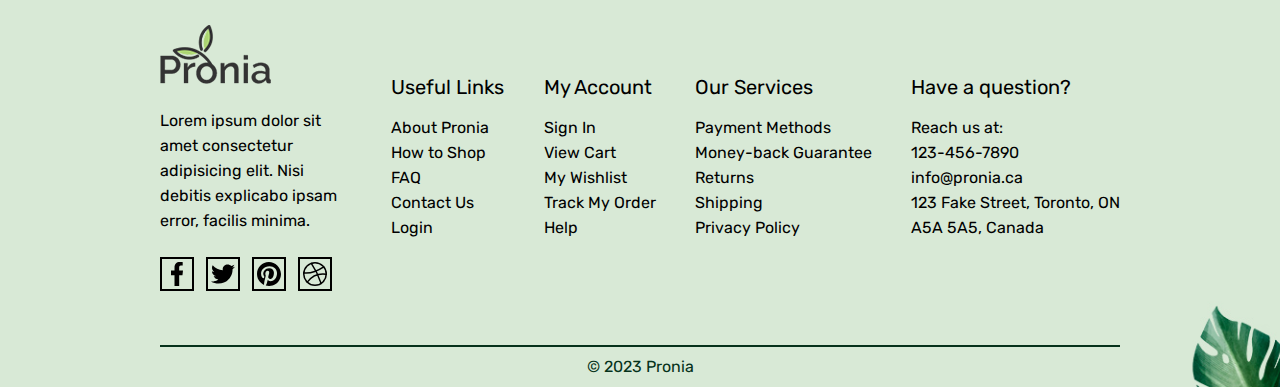
==== commit 31653a76: "Fixed bug with cart modal briefly flashing on page load" ====
--- a/index.html
+++ b/index.html
@@ -38,37 +38,36 @@
             </ul>
 
             <div class="shopping-bag">
-                <button class="bag-icon"><img src="./assets/icons/shopping-bag.svg" alt="Shopping bag icon"></button>
+                <button class="bag-button"><img src="./assets/icons/shopping-bag.svg" alt="Shopping bag icon"></button>
                 <div class="cart-count"></div>
-                <div class="cart-modal"></div>
-            </div>
-
-            <button class="hamburger-icon mobile"><img src="./assets/icons/menu.png" alt="Menu icon"></button>
+                <div class="cart-modal cart-modal-hidden"></div>
+            </div>
+
+            <button class="hamburger-button mobile"><img src="./assets/icons/menu.png" alt="Menu icon"></button>
         </nav>
 
-            <nav class="hidden">
-                <nav class="child">
-                    <h6>Menu</h6>
-                    <ul>
-                        <li><a href="./index.html">Home</a></li>
-                        <li><a href="#blog">Blog</a></li>
-                        <li><a href="./contact.html">Contact Us</a></li>
-                    </ul>
-                </nav>
-
-                <div class="child">
-                    <h6>Currency</h6>
-                    <button>CAD</button>
-                    <button>USD</button>
-                </div>
-
-                <div class="child">
-                    <h6>Language</h6>
-                    <button>English</button>
-                    <button>French</button>
-                </div>
-            </nav>
-
+        <nav class="mobile">
+            <nav class="child">
+                <h6>Menu</h6>
+                <ul>
+                    <li><a href="./index.html">Home</a></li>
+                    <li><a href="#blog">Blog</a></li>
+                    <li><a href="./contact.html">Contact Us</a></li>
+                </ul>
+            </nav>
+
+            <div class="child">
+                <h6>Currency</h6>
+                <button>CAD</button>
+                <button>USD</button>
+            </div>
+
+            <div class="child">
+                <h6>Language</h6>
+                <button>English</button>
+                <button>French</button>
+            </div>
+        </nav>
 
         <section class="heading">
             <div class="wrapper">
--- a/styles/style.css
+++ b/styles/style.css
@@ -377,7 +377,7 @@
   text-transform: uppercase;
 }
 
-.bag-icon {
+.bag-button {
   width: 48px;
   padding: 9px;
   border-radius: 24px;
@@ -480,11 +480,36 @@
 }
 @media (max-width: 600px) {
   .settings .expandable,
-  .header-nav > ul {
+  .header-nav ul {
     display: none;
   }
   .logo {
-    width: 96px;
+    -ms-flex-preferred-size: 75%;
+        flex-basis: 75%;
+  }
+  .logo a {
+    width: 84px;
+  }
+  .hamburger-button {
+    display: block;
+    background-color: #ffffff;
+    color: #4c4c4c;
+    margin-left: 12px;
+    padding: 0;
+    -ms-flex-negative: 0;
+        flex-shrink: 0;
+    border-radius: 6px;
+    cursor: pointer;
+    -webkit-transition: -webkit-box-shadow 0.25s;
+    transition: -webkit-box-shadow 0.25s;
+    transition: box-shadow 0.25s;
+    transition: box-shadow 0.25s, -webkit-box-shadow 0.25s;
+  }
+  .hamburger-button img {
+    padding: 0;
+    margin: 3px;
+    width: 42px;
+    height: 42px;
   }
   .heading .wrapper {
     background-size: 65%;
@@ -1426,8 +1451,9 @@
   }
 }
 .settings button,
-.logo,
-.bag-icon,
+.logo a,
+.bag-button,
+.hamburger-button,
 .discover-now,
 .product-image a,
 .shop-now,
@@ -1439,12 +1465,15 @@
   transition: box-shadow 0.25s, -webkit-box-shadow 0.25s;
 }
 .settings button:hover, .settings button:focus, .settings button:focus-within,
-.logo:hover,
-.logo:focus,
-.logo:focus-within,
-.bag-icon:hover,
-.bag-icon:focus,
-.bag-icon:focus-within,
+.logo a:hover,
+.logo a:focus,
+.logo a:focus-within,
+.bag-button:hover,
+.bag-button:focus,
+.bag-button:focus-within,
+.hamburger-button:hover,
+.hamburger-button:focus,
+.hamburger-button:focus-within,
 .discover-now:hover,
 .discover-now:focus,
 .discover-now:focus-within,
@@ -1541,6 +1570,140 @@
   background-color: #dddddd;
 }
 
+.settings .expandable .display {
+  display: block;
+}
+
+@media (max-width: 1200px) {
+  footer .child .display {
+    display: block;
+  }
+  footer button {
+    font-size: 1rem;
+    line-height: 1rem;
+    color: #000000;
+    text-transform: none;
+    font-weight: 400;
+    background-color: #d8e9d6;
+    padding-bottom: 3px;
+    border-bottom: 2px solid #d8e9d6;
+    cursor: pointer;
+  }
+  footer button:hover, footer button:focus {
+    border-bottom: 2px solid #06321B;
+  }
+}
+@media (max-width: 600px) {
+  header > .mobile .child {
+    display: -webkit-box;
+    display: -ms-flexbox;
+    display: flex;
+    -webkit-box-orient: vertical;
+    -webkit-box-direction: normal;
+        -ms-flex-direction: column;
+            flex-direction: column;
+    -webkit-box-pack: justify;
+        -ms-flex-pack: justify;
+            justify-content: space-between;
+    -webkit-box-align: center;
+        -ms-flex-align: center;
+            align-items: center;
+  }
+  header > .mobile .child button {
+    background-color: #ffffff;
+    color: #4c4c4c;
+    border-radius: 6px;
+    padding: 3px 6px;
+    margin: 3px 0;
+    cursor: pointer;
+  }
+  header > .mobile .child button:hover, header > .mobile .child button:focus {
+    background-color: #d3d3d3;
+  }
+  header > .mobile h6 {
+    font-size: 1rem;
+    line-height: 1rem;
+    color: #4c4c4c;
+    text-transform: uppercase;
+    font-weight: 600;
+    border-bottom: 2px solid #4c4c4c;
+    padding-bottom: 6px;
+    margin: 24px 0 12px 0;
+  }
+  header > .mobile ul {
+    display: -webkit-box;
+    display: -ms-flexbox;
+    display: flex;
+    -webkit-box-orient: vertical;
+    -webkit-box-direction: normal;
+        -ms-flex-direction: column;
+            flex-direction: column;
+    -webkit-box-pack: justify;
+        -ms-flex-pack: justify;
+            justify-content: space-between;
+    -webkit-box-align: center;
+        -ms-flex-align: center;
+            align-items: center;
+  }
+  header > .mobile li a {
+    border-radius: 6px;
+    padding: 3px 6px;
+    margin: 3px 0;
+  }
+  header > .mobile li a:hover, header > .mobile li a:focus {
+    background-color: #d3d3d3;
+  }
+  header > .display {
+    display: -webkit-box;
+    display: -ms-flexbox;
+    display: flex;
+    -webkit-box-orient: vertical;
+    -webkit-box-direction: normal;
+        -ms-flex-direction: column;
+            flex-direction: column;
+    -webkit-box-pack: justify;
+        -ms-flex-pack: justify;
+            justify-content: space-between;
+    -webkit-box-align: center;
+        -ms-flex-align: center;
+            align-items: center;
+    width: 100%;
+    padding: 24px 0;
+    border-top: 2px solid #4c4c4c;
+    border-bottom: 2px solid #4c4c4c;
+  }
+}
+@media (max-width: 540px) {
+  .filters .display {
+    display: -webkit-box;
+    display: -ms-flexbox;
+    display: flex;
+    -webkit-box-orient: vertical;
+    -webkit-box-direction: normal;
+        -ms-flex-direction: column;
+            flex-direction: column;
+    -webkit-box-pack: justify;
+        -ms-flex-pack: justify;
+            justify-content: space-between;
+    -webkit-box-align: center;
+        -ms-flex-align: center;
+            align-items: center;
+    margin-top: 12px;
+  }
+  .filters .display button {
+    border: none;
+    border-radius: 0;
+    border-bottom: 2px dotted #06321B;
+    width: 180px;
+    padding: 6px 0;
+  }
+  .filters .display button:hover, .filters .display button:focus {
+    background-color: #d3d3d3;
+  }
+  .filters .display :first-child {
+    border-top: 2px dotted #06321B;
+  }
+}
 .cart-modal {
   display: -webkit-box;
   display: -ms-flexbox;
@@ -1598,6 +1761,7 @@
   line-height: 1.5rem;
 }
 .cart-modal .product-details button {
+  color: #000000;
   margin-top: 36px;
   background-color: #ffffff;
   border-bottom: 1px solid #000000;
@@ -1611,7 +1775,7 @@
   font-weight: 600;
   margin-bottom: 20px;
 }
-.cart-modal .amount-btns {
+.cart-modal .amount-buttons {
   display: -webkit-box;
   display: -ms-flexbox;
   display: flex;
@@ -1629,7 +1793,7 @@
       align-self: flex-end;
   margin: 0 36px 36px 0;
 }
-.cart-modal .amount-btns button {
+.cart-modal .amount-buttons button {
   font-size: 1.2rem;
   line-height: 1.2rem;
   color: #000000;
@@ -1639,8 +1803,9 @@
   background-color: #abd373;
   width: 36px;
   height: 36px;
+  padding: auto;
   text-align: center;
-  border-radius: 50%;
+  border-radius: 18px;
 }
 .cart-modal .subtotal {
   display: -webkit-box;
@@ -1718,7 +1883,7 @@
 .empty-cart a {
   font-size: 1.5rem;
   line-height: 1.5rem;
-  color: #000000;
+  color: #ffffff;
   text-transform: none;
   font-weight: 600;
   background: #06321B;
@@ -1727,7 +1892,10 @@
   padding: 24px;
   border-radius: 60px;
   text-align: center;
-  color: #ffffff;
+}
+
+.cart-modal-hidden {
+  display: none;
 }
 
 .overlay {
@@ -1743,48 +1911,25 @@
 .shopping-bag {
   position: relative;
 }
-.shopping-bag .cart-count, .shopping-bag .cart-count-mobile {
+.shopping-bag .cart-count {
   position: absolute;
-  top: -6px;
-  right: -6px;
+  top: -3px;
+  right: -3px;
   text-align: center;
 }
-.shopping-bag .cart-count p, .shopping-bag .cart-count-mobile p {
+.shopping-bag .cart-count p {
   font-size: 0.75rem;
   background-color: #abd373;
   color: #06321B;
   padding: 0 9px;
   border-radius: 12px;
 }
-.shopping-bag .cart-count-mobile {
-  right: 0;
-}
-
-.settings .expandable .display {
-  display: block;
-}
-
-@media (max-width: 1200px) {
-  footer .child .display {
-    display: block;
-  }
-  footer button {
-    font-size: 1rem;
-    line-height: 1rem;
-    color: #000000;
-    text-transform: none;
-    font-weight: 400;
-    background-color: #d8e9d6;
-    padding-bottom: 3px;
-    border-bottom: 2px solid #d8e9d6;
-    cursor: pointer;
-  }
-  footer button:hover, footer button:focus {
-    border-bottom: 2px solid #06321B;
-  }
-}
-@media (max-width: 600px) {
-  header .mobile {
+
+@media (max-width: 1080px) {
+  .cart-modal {
+    padding: 96px;
+  }
+  .cart-modal .product-container {
     display: -webkit-box;
     display: -ms-flexbox;
     display: flex;
@@ -1798,28 +1943,41 @@
     -webkit-box-align: center;
         -ms-flex-align: center;
             align-items: center;
-  }
-  header .mobile .visible {
+    width: 360px;
+  }
+  .cart-modal .subtotal {
+    width: 360px;
+  }
+  .cart-modal .checkout {
+    width: 360px;
+  }
+  .empty-cart a {
+    width: 360px;
+  }
+}
+@media (max-width: 600px) {
+  .cart-modal {
+    padding: 42px;
+    text-align: center;
+    max-height: 600px;
+  }
+  .cart-modal .product-container {
     display: -webkit-box;
     display: -ms-flexbox;
     display: flex;
-    -webkit-box-orient: horizontal;
+    -webkit-box-orient: vertical;
     -webkit-box-direction: normal;
-        -ms-flex-direction: row;
-            flex-direction: row;
-    -webkit-box-pack: justify;
-        -ms-flex-pack: justify;
-            justify-content: space-between;
+        -ms-flex-direction: column;
+            flex-direction: column;
+    -webkit-box-pack: center;
+        -ms-flex-pack: center;
+            justify-content: center;
     -webkit-box-align: center;
         -ms-flex-align: center;
             align-items: center;
-    width: 100%;
-    padding: 24px 0;
-  }
-  header .mobile .hidden {
-    display: none;
-  }
-  header .mobile .display {
+    width: 218px;
+  }
+  .cart-modal .subtotal {
     display: -webkit-box;
     display: -ms-flexbox;
     display: flex;
@@ -1833,138 +1991,37 @@
     -webkit-box-align: center;
         -ms-flex-align: center;
             align-items: center;
-    width: 100%;
-    padding: 24px 0;
-    border-top: 2px solid #4c4c4c;
-    border-bottom: 2px solid #4c4c4c;
-  }
-  header .mobile .child {
-    display: -webkit-box;
-    display: -ms-flexbox;
-    display: flex;
-    -webkit-box-orient: vertical;
-    -webkit-box-direction: normal;
-        -ms-flex-direction: column;
-            flex-direction: column;
-    -webkit-box-pack: justify;
-        -ms-flex-pack: justify;
-            justify-content: space-between;
-    -webkit-box-align: center;
-        -ms-flex-align: center;
-            align-items: center;
-  }
-  header .mobile .child button {
-    background-color: #ffffff;
+    width: 218px;
+  }
+  .cart-modal .checkout {
+    width: 218px;
+  }
+  .cart-modal .amount-buttons {
+    margin: 24px;
+    -ms-flex-item-align: auto;
+        align-self: auto;
+  }
+  .cart-modal .close {
+    top: 12px;
+    right: 12px;
+  }
+  .empty-cart {
+    height: 330px;
+  }
+  .empty-cart p {
+    font-size: 1.2rem;
+    line-height: 1.5rem;
     color: #4c4c4c;
-    border-radius: 6px;
-    padding: 3px 6px;
-    margin: 3px 0;
-    cursor: pointer;
-  }
-  header .mobile .child button:hover, header .mobile .child button:focus {
-    background-color: #d3d3d3;
-  }
-  header .mobile .nav-icons {
-    display: -webkit-box;
-    display: -ms-flexbox;
-    display: flex;
-    -webkit-box-orient: horizontal;
-    -webkit-box-direction: normal;
-        -ms-flex-direction: row;
-            flex-direction: row;
-    -webkit-box-pack: justify;
-        -ms-flex-pack: justify;
-            justify-content: space-between;
-    -webkit-box-align: center;
-        -ms-flex-align: center;
-            align-items: center;
-  }
-  header .mobile .bag-icon {
-    margin-right: 6px;
-  }
-  header .mobile .bag-icon img {
-    width: 48px;
-  }
-  header .mobile h6 {
-    font-size: 1rem;
-    line-height: 1rem;
-    color: #4c4c4c;
-    text-transform: uppercase;
+    text-transform: none;
+    font-weight: 400;
+    margin-top: 24px;
+  }
+  .empty-cart a {
+    font-size: 1.3rem;
+    line-height: 1.3rem;
+    color: #ffffff;
+    text-transform: none;
     font-weight: 600;
-    border-bottom: 2px solid #4c4c4c;
-    padding-bottom: 6px;
-    margin: 24px 0 12px 0;
-  }
-  header .mobile ul {
-    display: -webkit-box;
-    display: -ms-flexbox;
-    display: flex;
-    -webkit-box-orient: vertical;
-    -webkit-box-direction: normal;
-        -ms-flex-direction: column;
-            flex-direction: column;
-    -webkit-box-pack: justify;
-        -ms-flex-pack: justify;
-            justify-content: space-between;
-    -webkit-box-align: center;
-        -ms-flex-align: center;
-            align-items: center;
-  }
-  header .mobile li a {
-    border-radius: 6px;
-    padding: 3px 6px;
-    margin: 3px 0;
-  }
-  header .mobile li a:hover, header .mobile li a:focus {
-    background-color: #d3d3d3;
-  }
-  header .mobile .hamburger-icon {
-    background-color: #ffffff;
-    color: #4c4c4c;
-    width: 48px;
-    height: auto;
-    border-radius: 6px;
-    padding: 3px 6px;
-    margin: 3px 0;
-    cursor: pointer;
-    -webkit-transition: -webkit-box-shadow 0.25s;
-    transition: -webkit-box-shadow 0.25s;
-    transition: box-shadow 0.25s;
-    transition: box-shadow 0.25s, -webkit-box-shadow 0.25s;
-  }
-  header .mobile .hamburger-icon:hover, header .mobile .hamburger-icon:focus {
-    -webkit-box-shadow: 0 0 9px #4c4c4c;
-            box-shadow: 0 0 9px #4c4c4c;
-  }
-}
-@media (max-width: 540px) {
-  .filters .display {
-    display: -webkit-box;
-    display: -ms-flexbox;
-    display: flex;
-    -webkit-box-orient: vertical;
-    -webkit-box-direction: normal;
-        -ms-flex-direction: column;
-            flex-direction: column;
-    -webkit-box-pack: justify;
-        -ms-flex-pack: justify;
-            justify-content: space-between;
-    -webkit-box-align: center;
-        -ms-flex-align: center;
-            align-items: center;
-    margin-top: 12px;
-  }
-  .filters .display button {
-    border: none;
-    border-radius: 0;
-    border-bottom: 2px dotted #06321B;
-    width: 180px;
-    padding: 6px 0;
-  }
-  .filters .display button:hover, .filters .display button:focus {
-    background-color: #d3d3d3;
-  }
-  .filters .display :first-child {
-    border-top: 2px dotted #06321B;
+    width: 218px;
   }
 }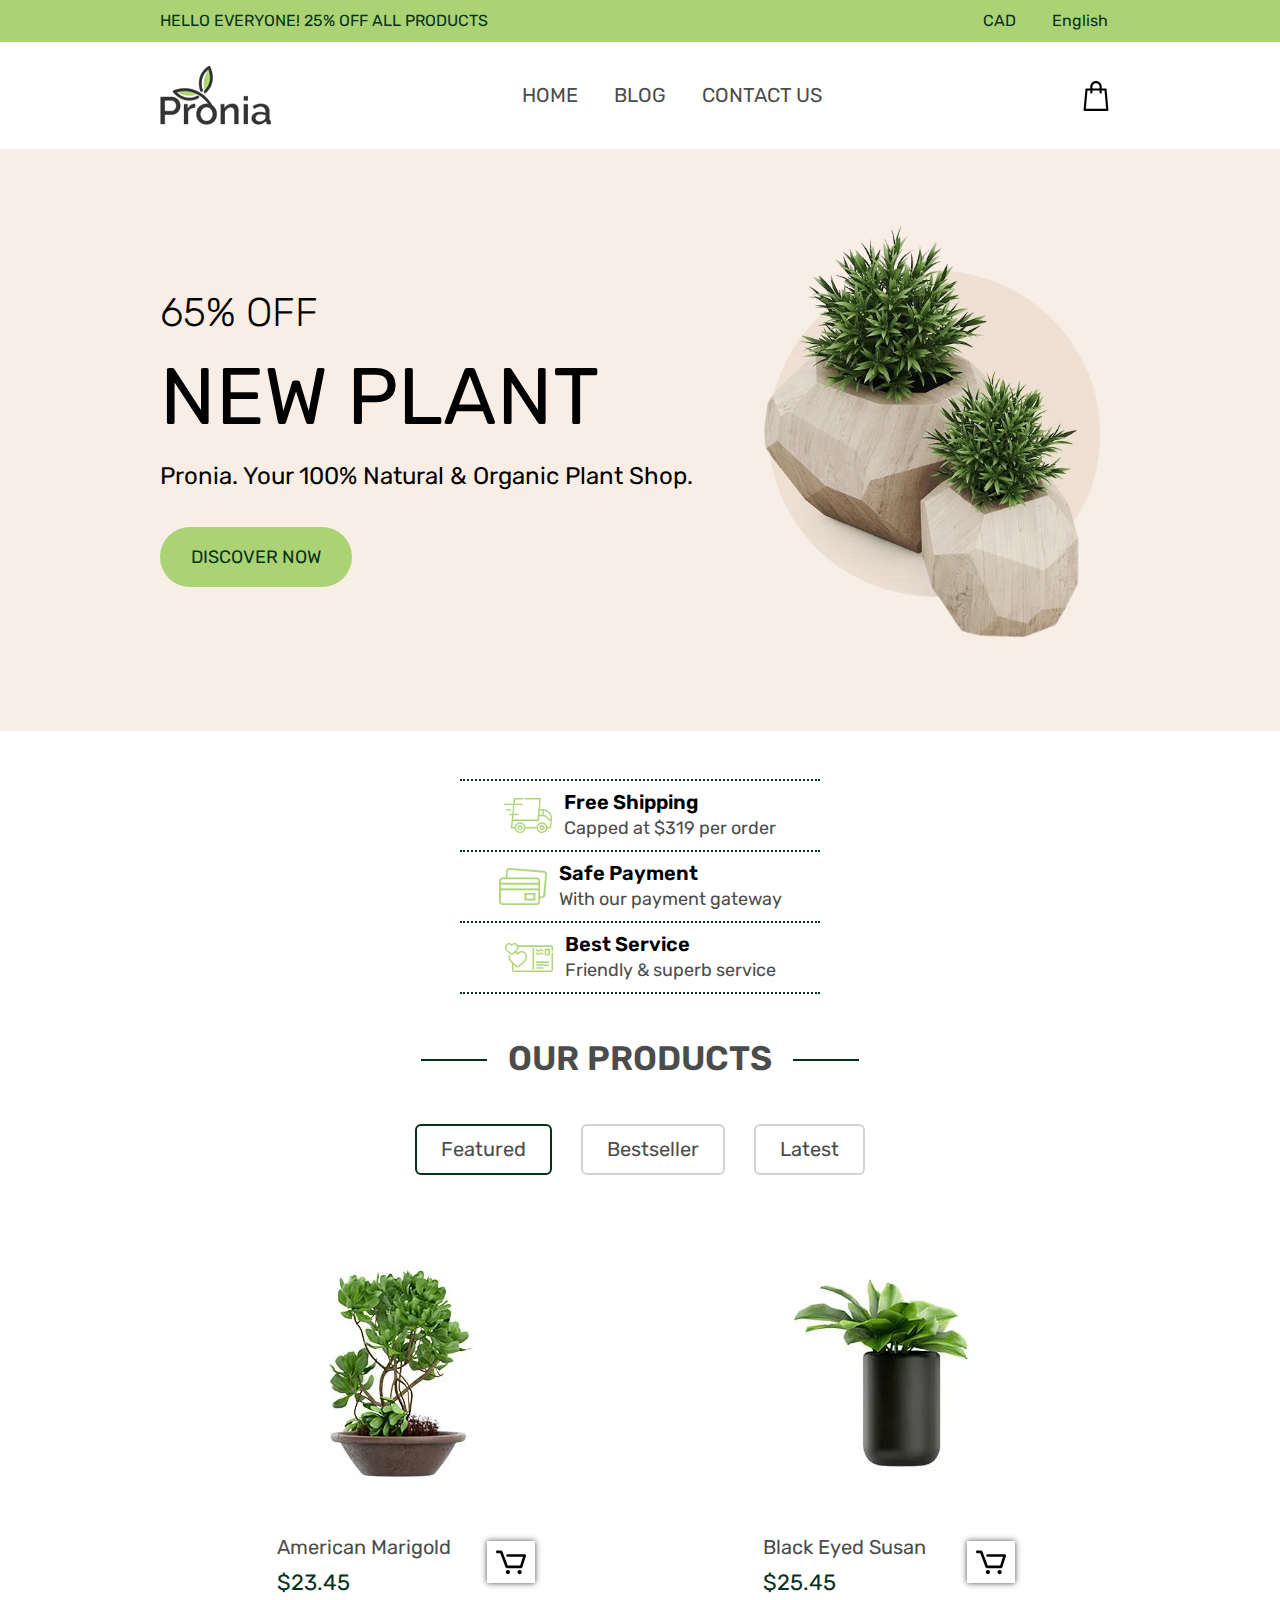
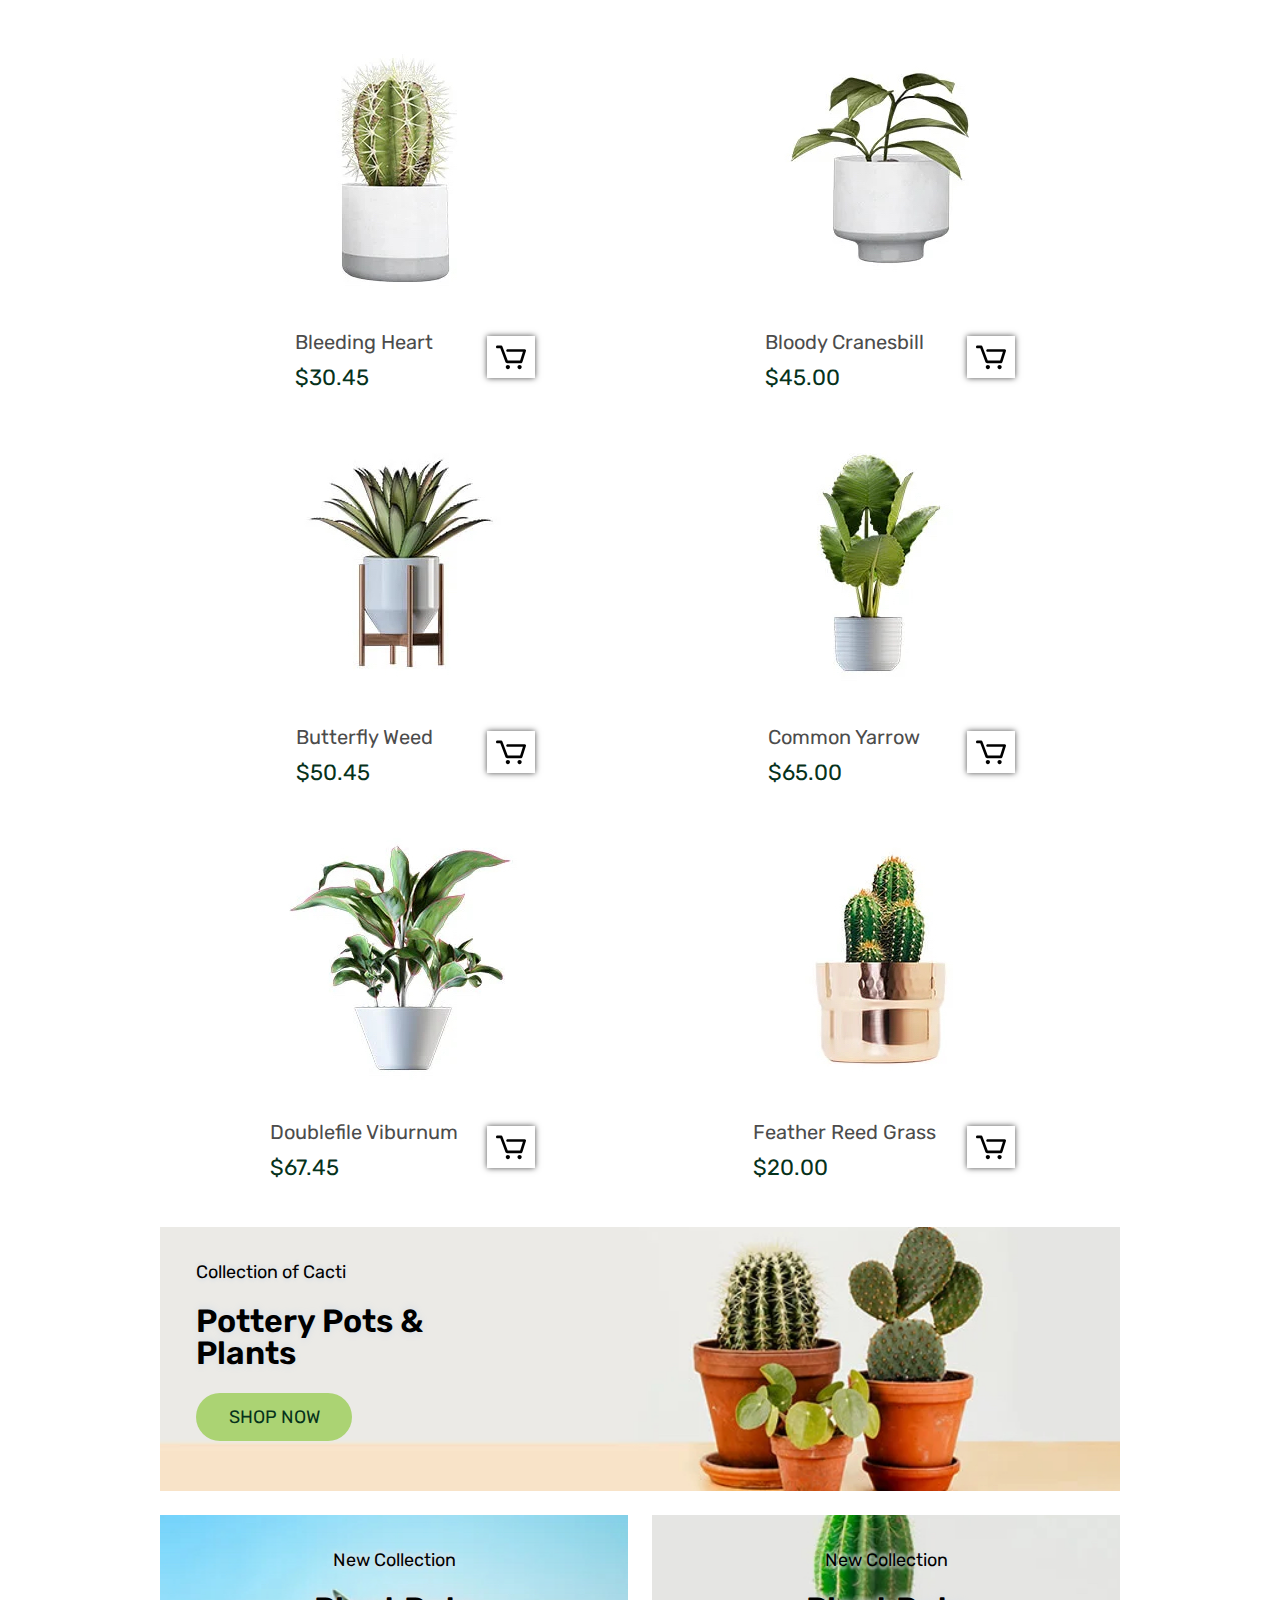
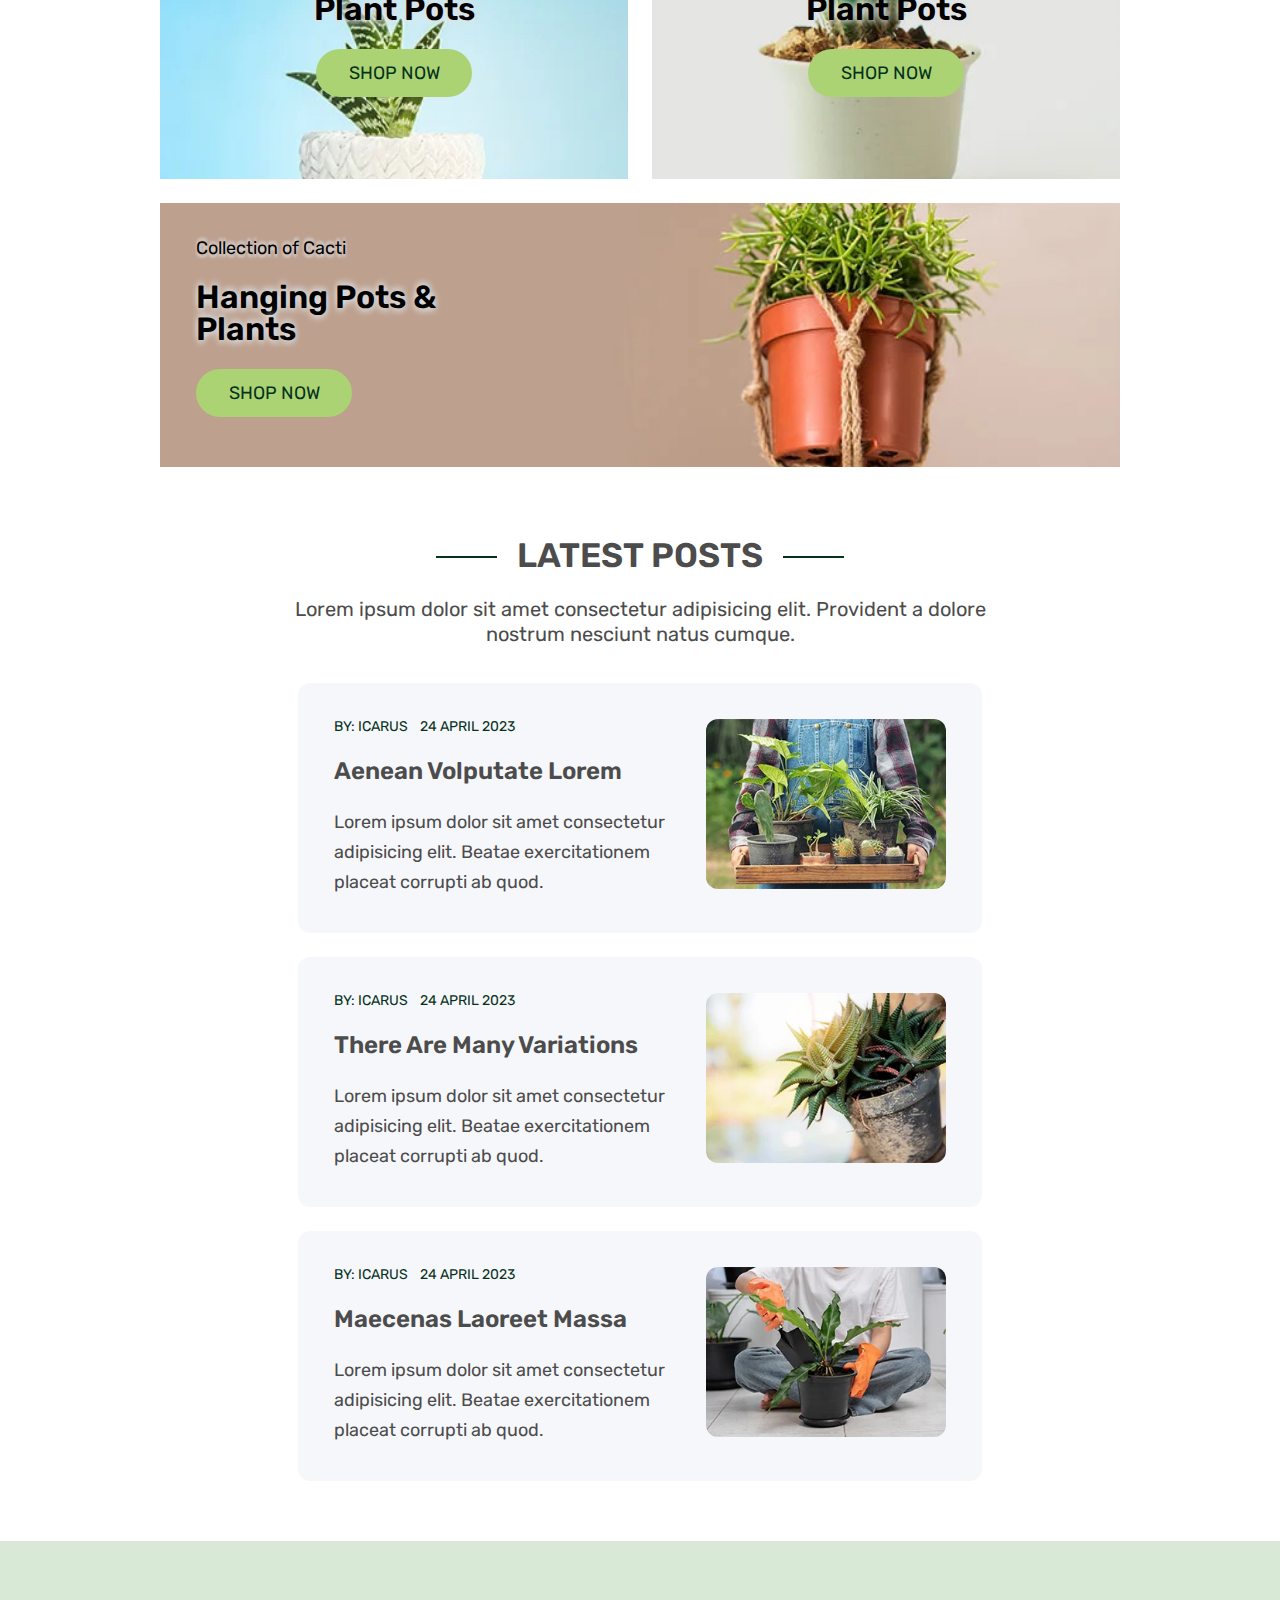
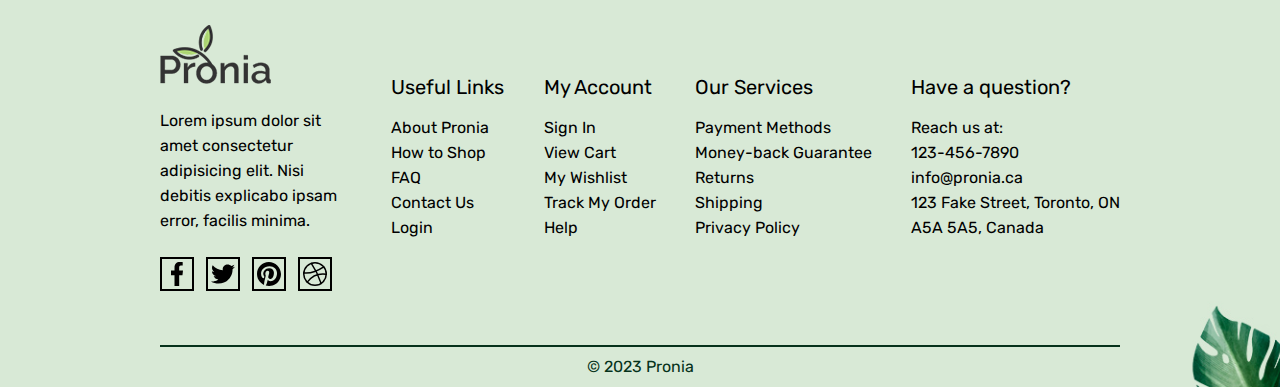
==== commit 215c2bac: "Came up with pseudo code for filtering products and added selected styling for featured button" ====
--- a/index.html
+++ b/index.html
@@ -115,13 +115,13 @@
             <div class="filters">
                 <button class="mobile"><img src="./assets/icons/filter.png" alt="Filter icon"></button>
                 <div class="options">
-                    <button>Featured</button>
-                    <button>Bestseller</button>
-                    <button>Latest</button>
-                </div>
-            </div>
-
-            <div class="featured">
+                    <button class="selected" id="featured">Featured</button>
+                    <button id="bestseller">Bestseller</button>
+                    <button id="latest">Latest</button>
+                </div>
+            </div>
+
+            <div class="filtered-products">
                 <div class="child">
                     <div class="product-image">
                         <a href="#"><img src="./assets/p2.jpeg" alt="American Marigold in brown pot"></a>
--- a/styles/style.css
+++ b/styles/style.css
@@ -239,7 +239,7 @@
   font-family: "Rubik", sans-serif;
 }
 
-h1, h2, h3, h4, h5, h6, p, ul, fieldset, input {
+h1, h2, h3, h4, h5, h6, p, ul, fieldset, input, button {
   margin: 0;
   padding: 0;
 }
@@ -495,7 +495,6 @@
     background-color: #ffffff;
     color: #4c4c4c;
     margin-left: 12px;
-    padding: 0;
     -ms-flex-negative: 0;
         flex-shrink: 0;
     border-radius: 6px;
@@ -506,7 +505,6 @@
     transition: box-shadow 0.25s, -webkit-box-shadow 0.25s;
   }
   .hamburger-button img {
-    padding: 0;
     margin: 3px;
     width: 42px;
     height: 42px;
@@ -638,8 +636,11 @@
   padding: 12px 24px;
   cursor: pointer;
 }
-
-.featured {
+.filters .selected {
+  border: 2px solid #06321B;
+}
+
+.filtered-products {
   display: -webkit-box;
   display: -ms-flexbox;
   display: flex;
@@ -656,7 +657,7 @@
   -ms-flex-wrap: wrap;
       flex-wrap: wrap;
 }
-.featured .child {
+.filtered-products .child {
   width: calc(25% - 24px);
 }
 
@@ -899,7 +900,7 @@
   .promises > :first-child {
     border-top: 2px dotted #06321B;
   }
-  .featured {
+  .filtered-products {
     display: -webkit-box;
     display: -ms-flexbox;
     display: flex;
@@ -914,7 +915,7 @@
         -ms-flex-align: center;
             align-items: center;
   }
-  .featured .child {
+  .filtered-products .child {
     display: -webkit-box;
     display: -ms-flexbox;
     display: flex;
@@ -1417,6 +1418,10 @@
 }
 *:focus {
   outline: none;
+}
+
+.product-image button:active {
+  background-color: #d3d3d3;
 }
 
 .header-nav ul a {
@@ -1803,7 +1808,6 @@
   background-color: #abd373;
   width: 36px;
   height: 36px;
-  padding: auto;
   text-align: center;
   border-radius: 18px;
 }
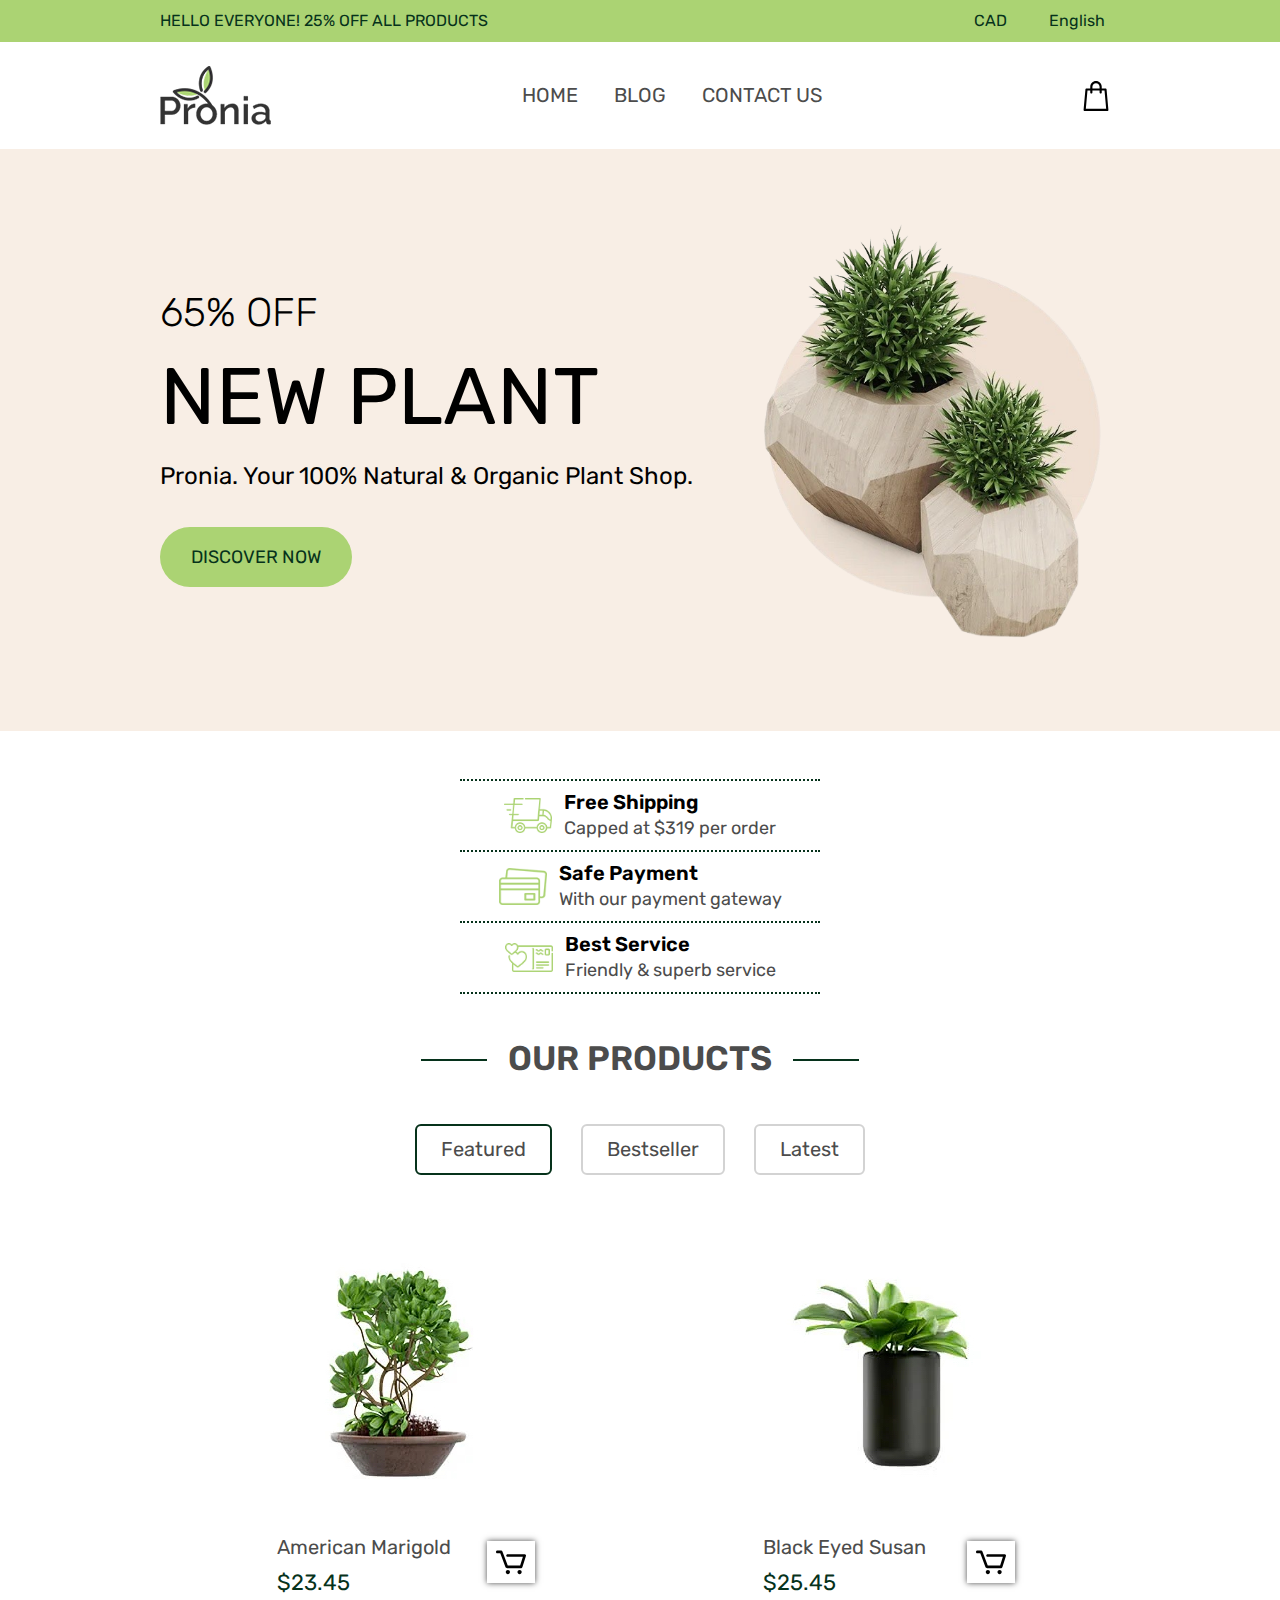
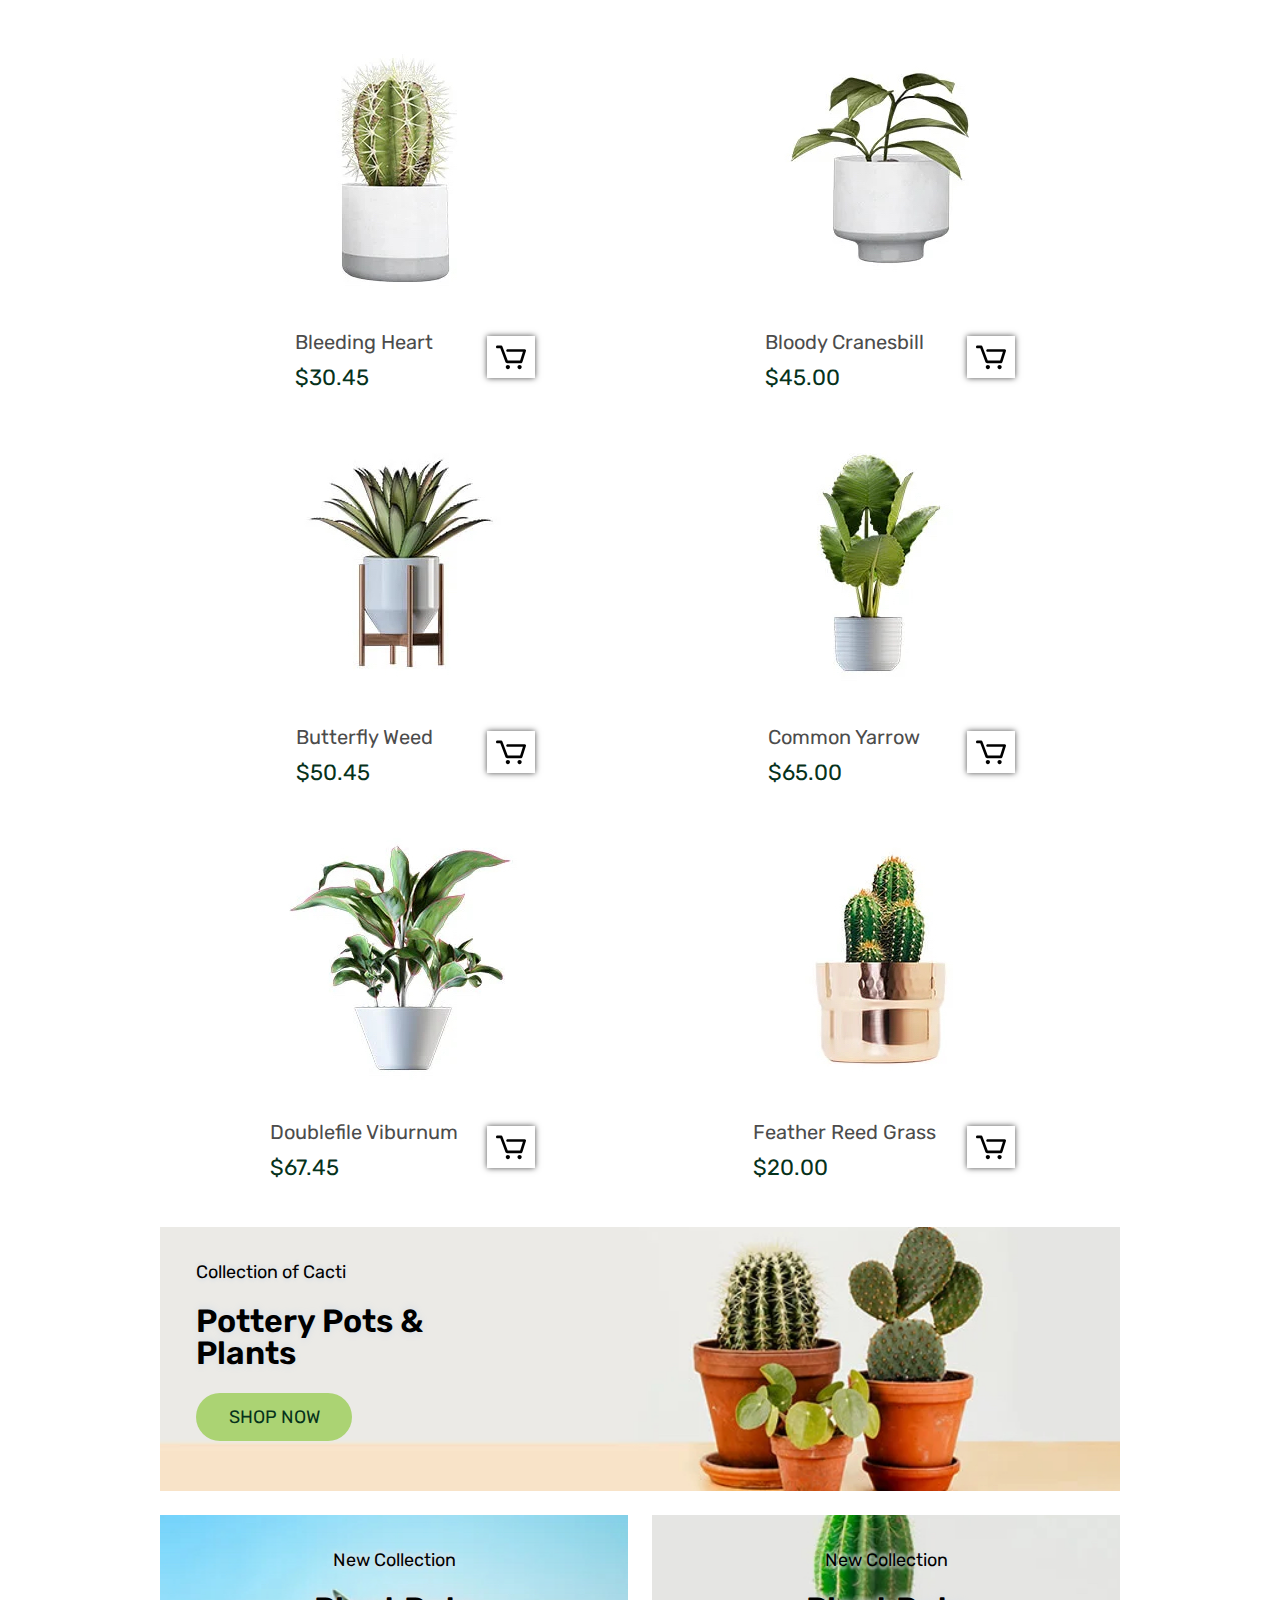
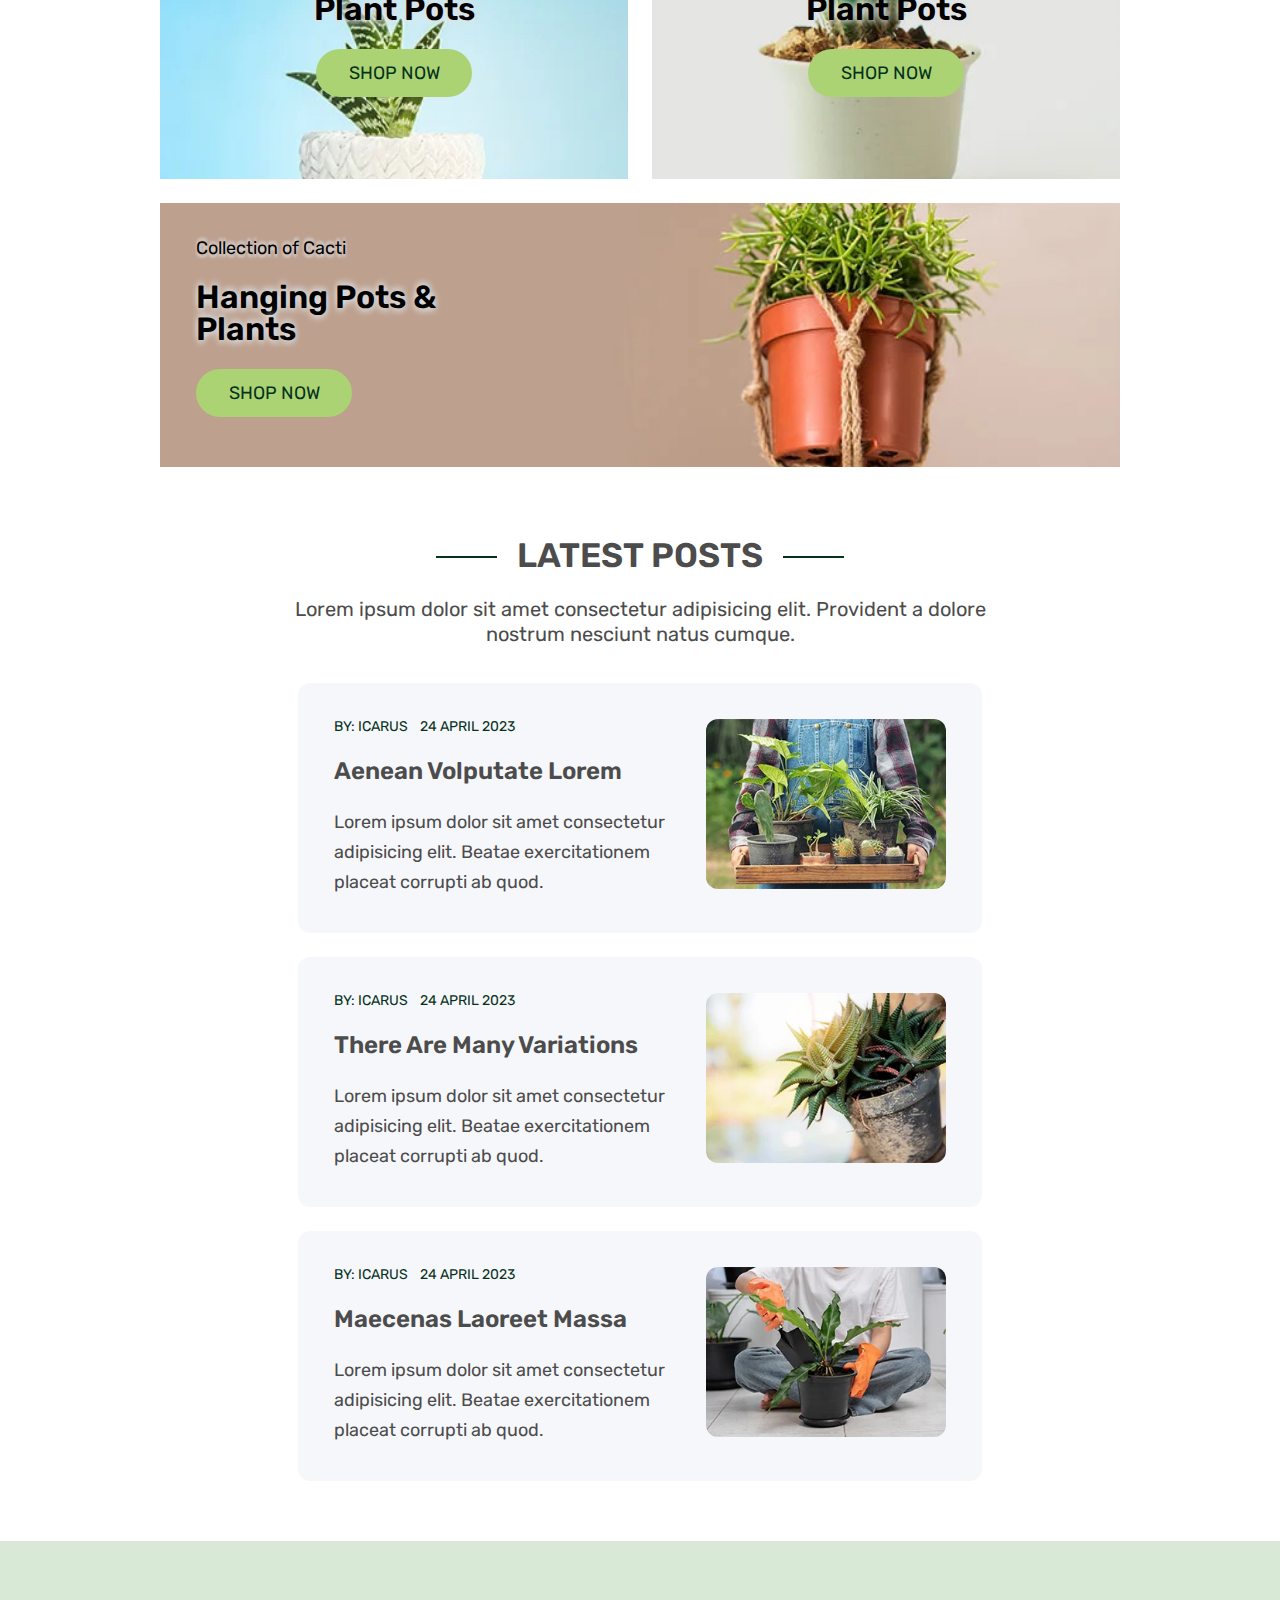
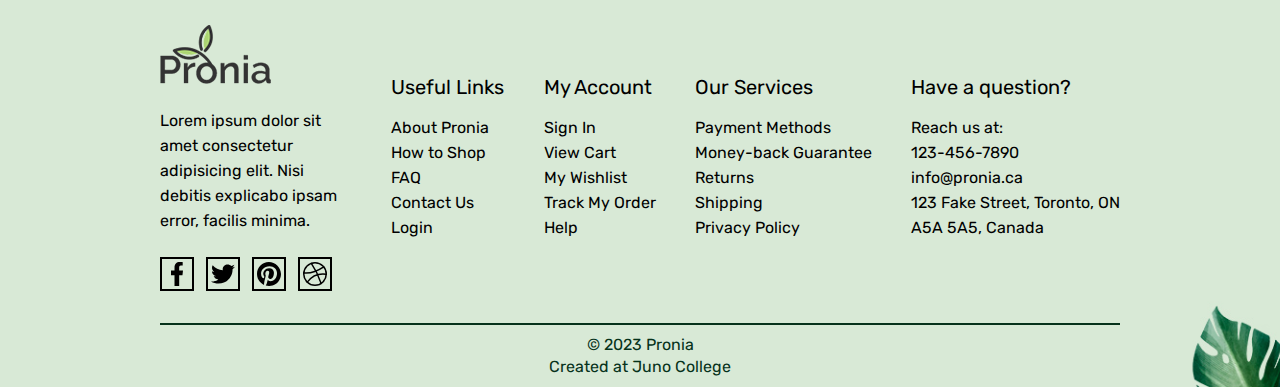
==== commit 56c3a0b1: "Added Created at Juno College to footer" ====
--- a/index.html
+++ b/index.html
@@ -355,7 +355,10 @@
                 </ul>
             </nav>
 
-            <p class="copyright">&copy; 2023 Pronia</p>
+            <div class="copyright">
+                <p>&copy; 2023 Pronia</p>
+                <p>Created at <a href="https://junocollege.com">Juno College</a></p>
+            </div>
         </div>
     </footer>
 
--- a/styles/style.css
+++ b/styles/style.css
@@ -327,11 +327,15 @@
   margin-left: 12px;
   position: relative;
 }
+.settings .expandable button {
+  border: 3px solid #abd373;
+}
 .settings .expandable :last-child {
   position: absolute;
   left: 0;
   bottom: -42px;
   z-index: 10;
+  background: #ffffff;
   display: none;
 }
 .settings button {
@@ -660,6 +664,9 @@
 .filtered-products .child {
   width: calc(25% - 24px);
 }
+.filtered-products .product-not-found {
+  text-align: center;
+}
 
 .product-image {
   position: relative;
@@ -1370,7 +1377,13 @@
   right: 0;
   border-top: 2px solid #06321B;
   text-align: center;
-  padding: 12px 0;
+  padding: 6px 0;
+}
+.copyright p {
+  margin: 6px;
+}
+.copyright a {
+  color: #06321B;
 }
 
 @media (max-width: 1200px) {
@@ -1418,10 +1431,6 @@
 }
 *:focus {
   outline: none;
-}
-
-.product-image button:active {
-  background-color: #d3d3d3;
 }
 
 .header-nav ul a {
@@ -1501,7 +1510,7 @@
 .filters button:hover,
 .filters button:focus {
   color: #06321B;
-  border: 2px dotted #06321B;
+  border: 2px solid #06321B;
 }
 .filters .mobile:hover,
 .filters .mobile:focus {
@@ -1511,10 +1520,10 @@
 
 .product-image button,
 .media-icons li {
-  -webkit-transition: -webkit-transform 0.25s;
-  transition: -webkit-transform 0.25s;
-  transition: transform 0.25s;
-  transition: transform 0.25s, -webkit-transform 0.25s;
+  -webkit-transition: -webkit-transform 0.1s;
+  transition: -webkit-transform 0.1s;
+  transition: transform 0.1s;
+  transition: transform 0.1s, -webkit-transform 0.1s;
 }
 .product-image button:hover, .product-image button:focus, .product-image button:focus-within,
 .media-icons li:hover,
@@ -1522,6 +1531,11 @@
 .media-icons li:focus-within {
   -webkit-transform: scale(1.5);
           transform: scale(1.5);
+}
+.product-image button:active,
+.media-icons li:active {
+  -webkit-transform: scale(1);
+          transform: scale(1);
 }
 
 .product-text a,
@@ -1710,19 +1724,6 @@
   }
 }
 .cart-modal {
-  display: -webkit-box;
-  display: -ms-flexbox;
-  display: flex;
-  -webkit-box-orient: vertical;
-  -webkit-box-direction: normal;
-      -ms-flex-direction: column;
-          flex-direction: column;
-  -webkit-box-pack: justify;
-      -ms-flex-pack: justify;
-          justify-content: space-between;
-  -webkit-box-align: center;
-      -ms-flex-align: center;
-          align-items: center;
   position: fixed;
   max-height: 720px;
   top: 50%;
@@ -1757,10 +1758,11 @@
 }
 .cart-modal img {
   border-radius: 24px;
+  width: 228px;
+  height: auto;
 }
 .cart-modal .product-details {
-  -ms-flex-preferred-size: 50%;
-      flex-basis: 50%;
+  width: 50%;
 }
 .cart-modal .product-details p {
   line-height: 1.5rem;
@@ -1949,6 +1951,13 @@
             align-items: center;
     width: 360px;
   }
+  .cart-modal .product-details {
+    width: 100%;
+    padding: 0 30px;
+  }
+  .cart-modal .product-details button {
+    margin-top: 12px;
+  }
   .cart-modal .subtotal {
     width: 360px;
   }
@@ -1981,6 +1990,9 @@
             align-items: center;
     width: 218px;
   }
+  .cart-modal .product-details {
+    padding: 0;
+  }
   .cart-modal .subtotal {
     display: -webkit-box;
     display: -ms-flexbox;
